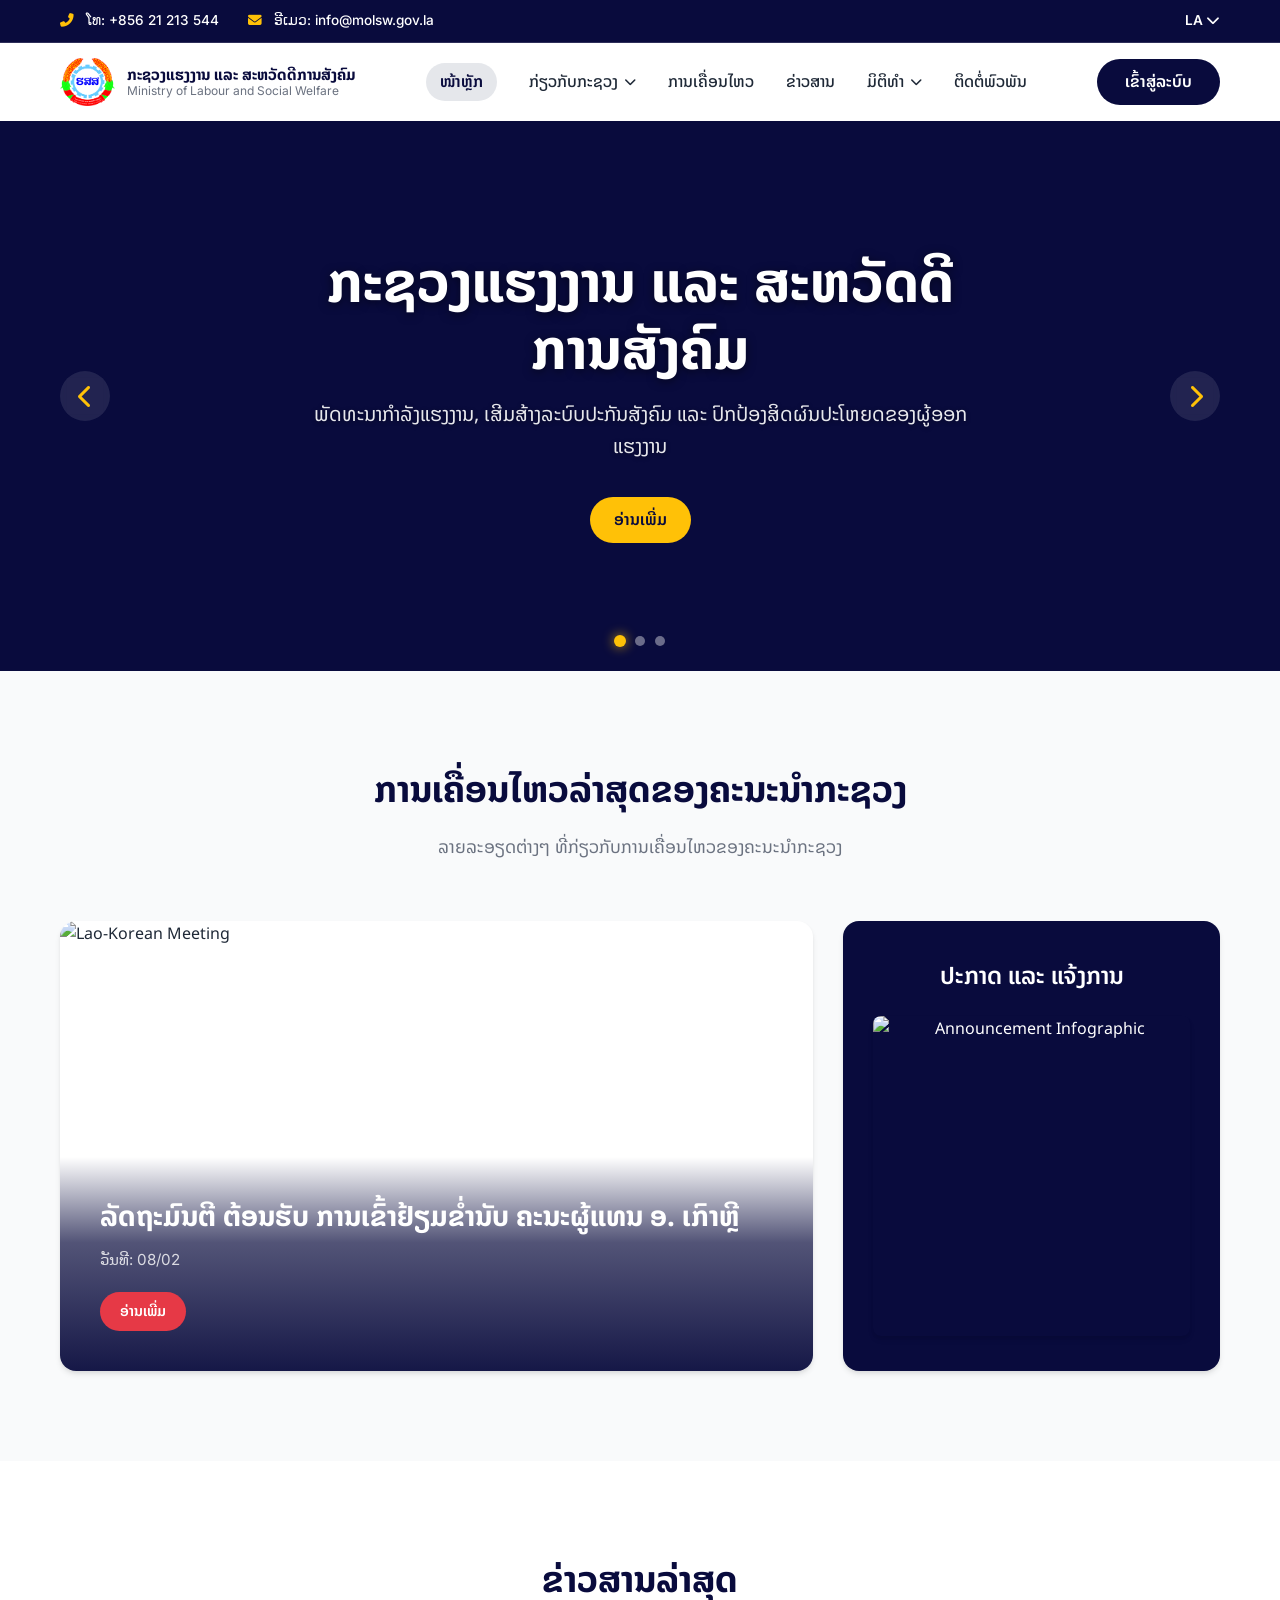
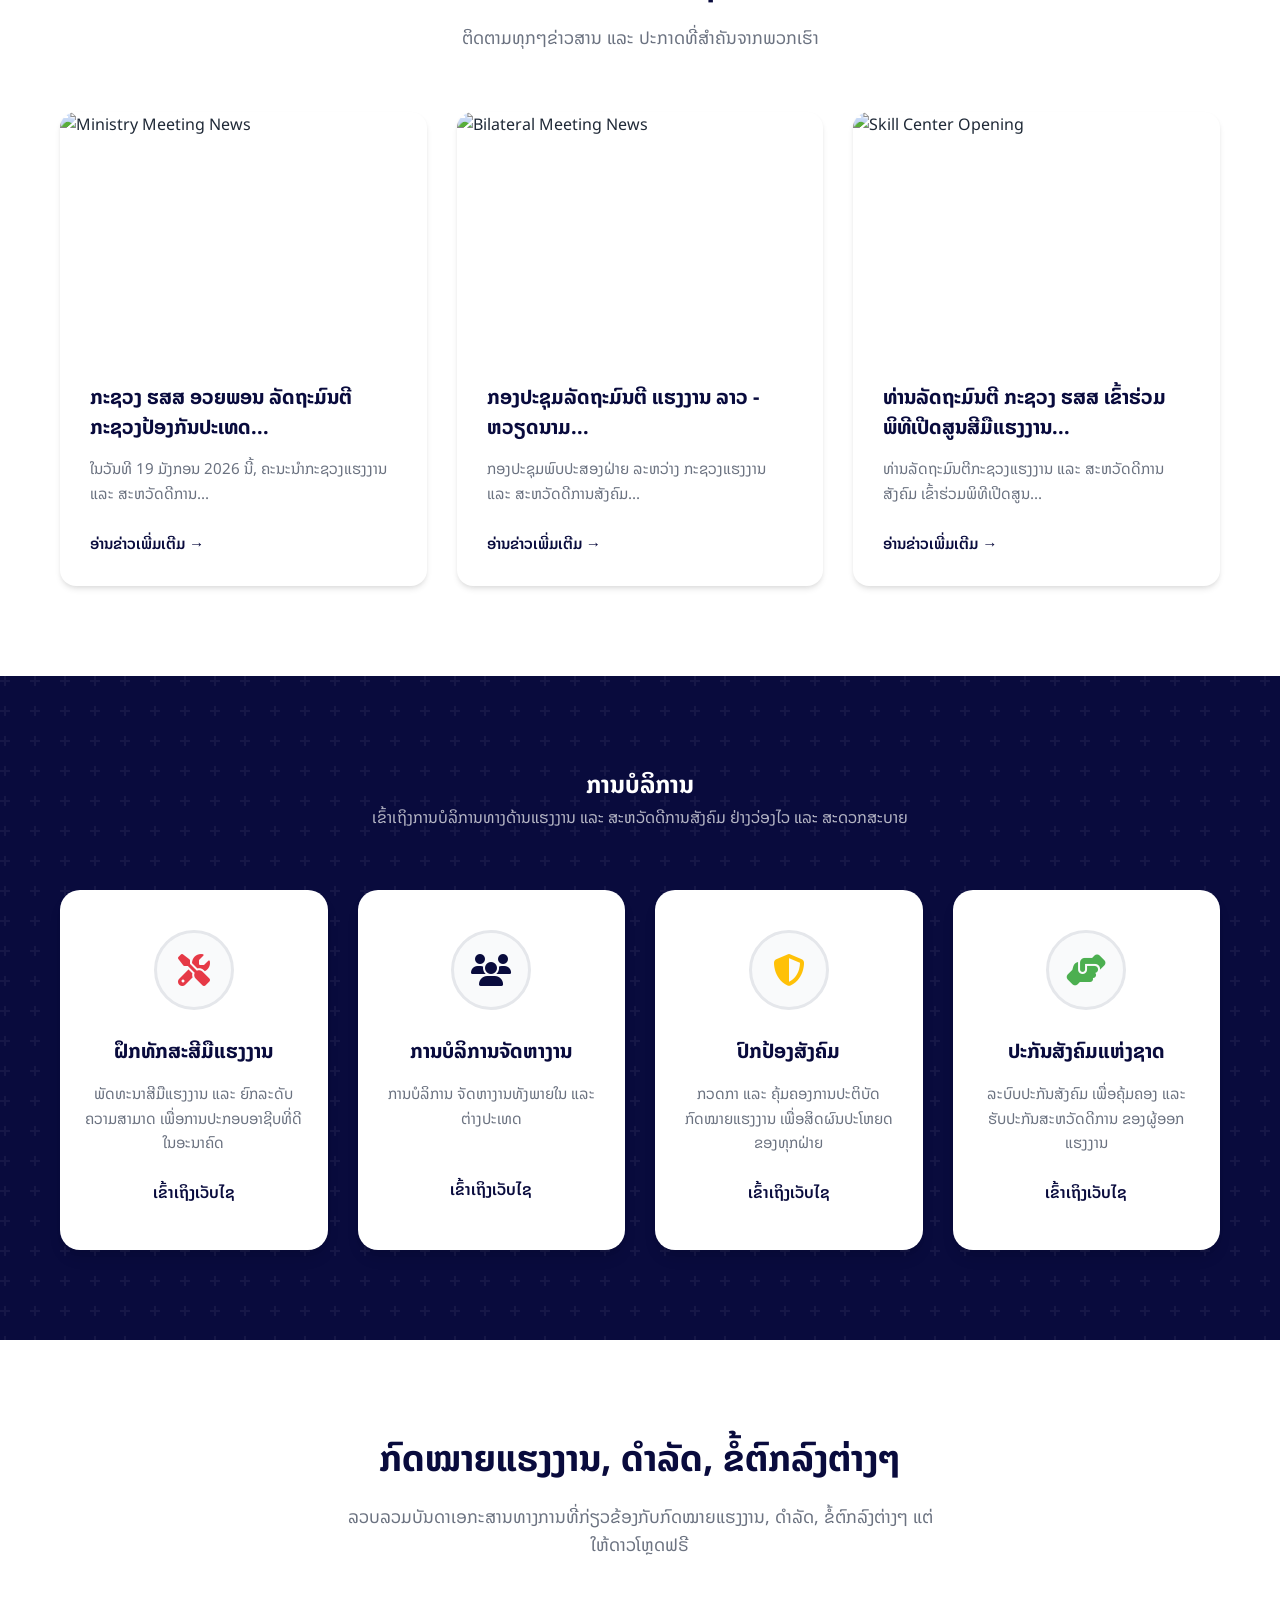
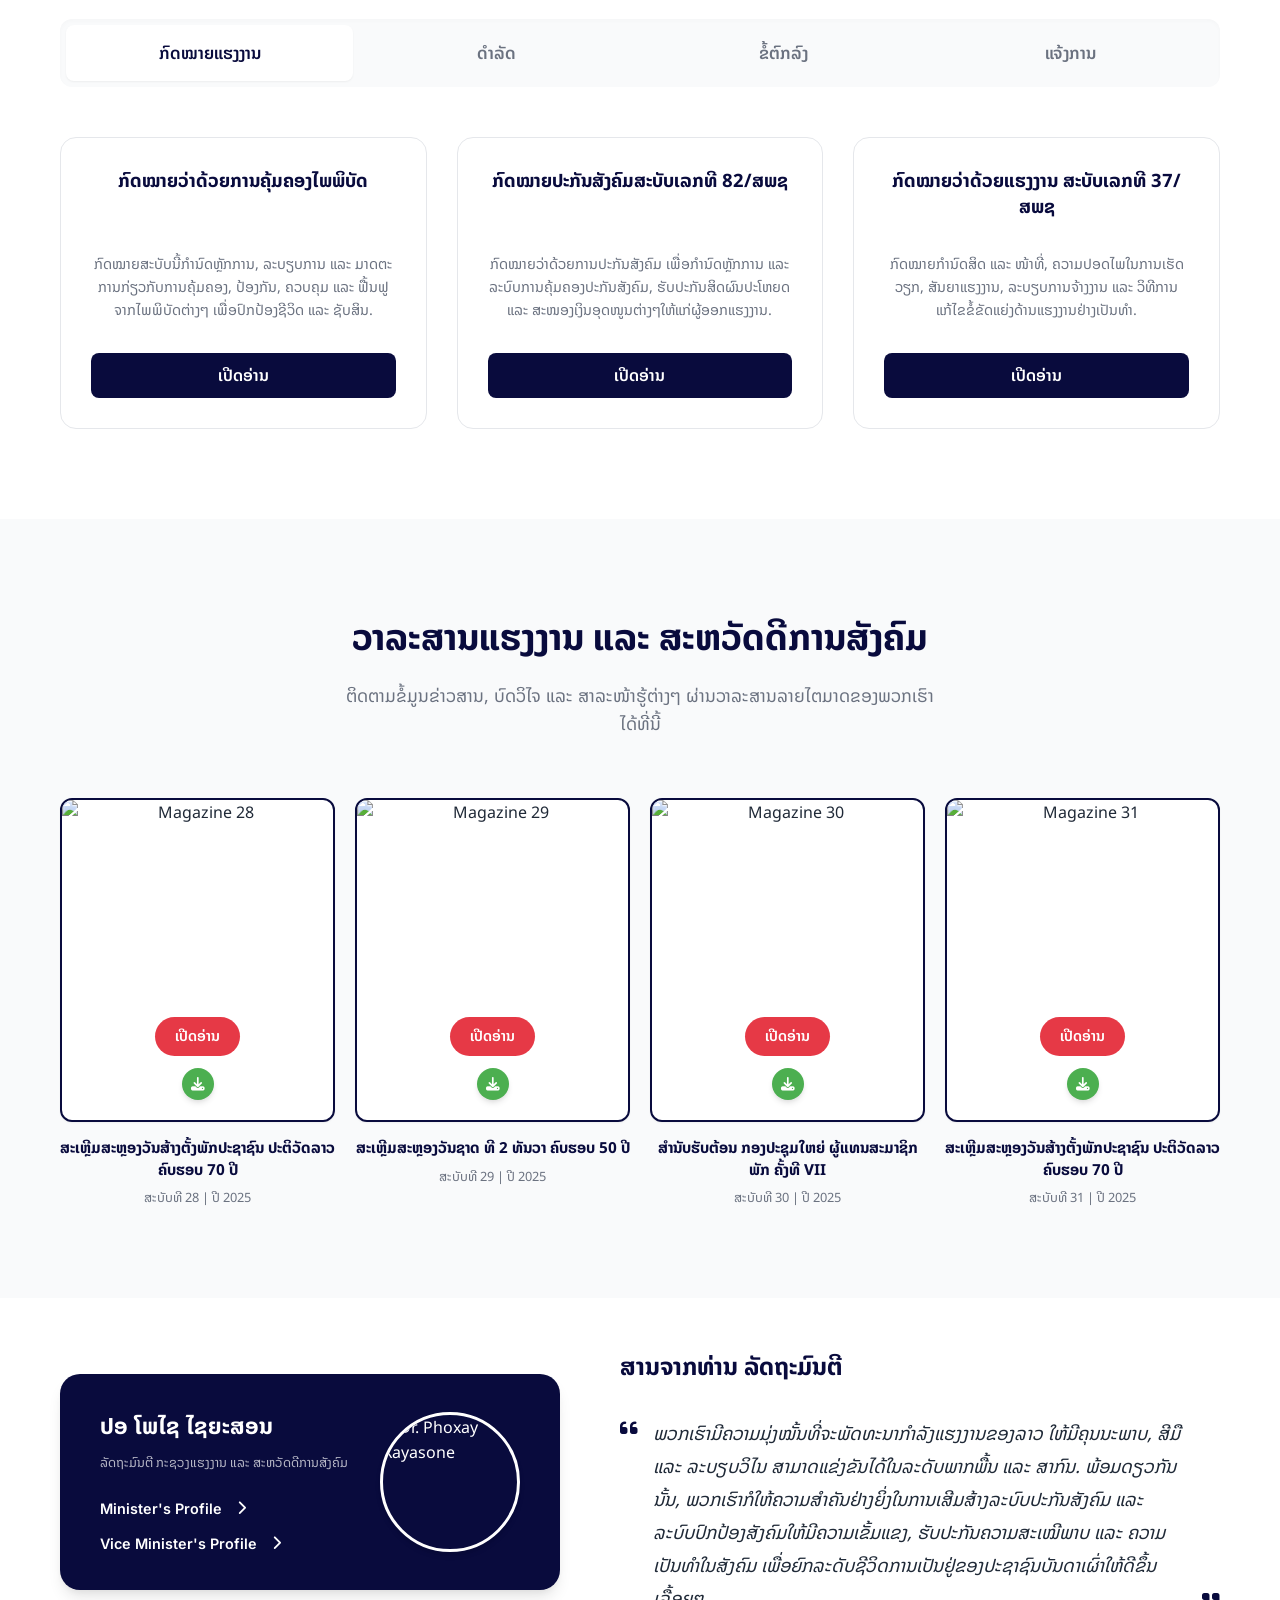
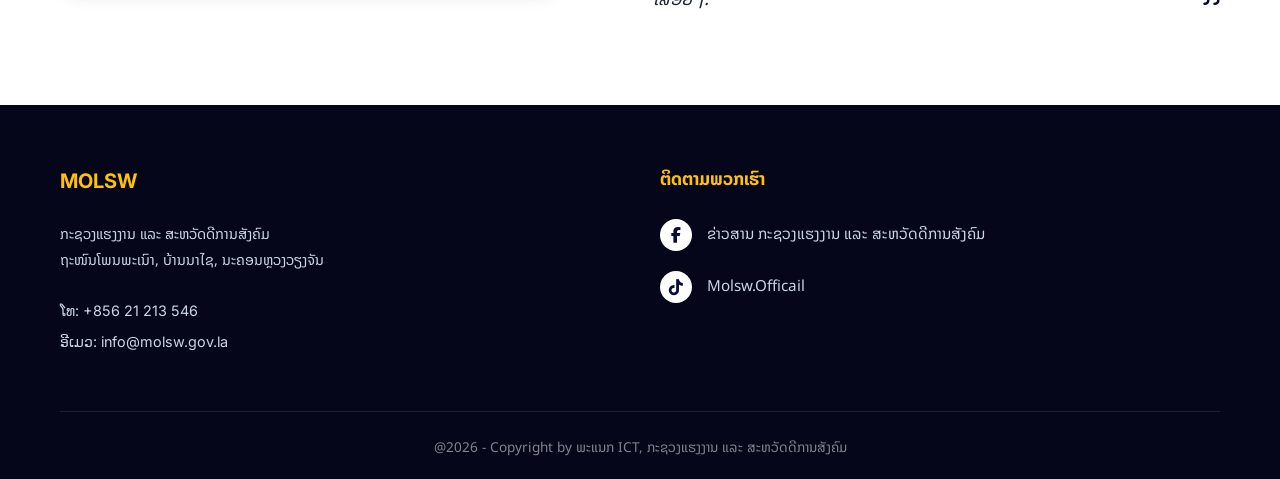
==== index.html @ d8a9773e "Initial commit with GitHub Pages deployment workflow" ====
<!doctype html>
<html lang="lo">
  <head>
    <meta charset="UTF-8" />
    <meta name="viewport" content="width=device-width, initial-scale=1.0" />
    <title>
      ກະຊວງແຮງງານ ແລະ ສະຫວັດດີການສັງຄົມ | Ministry of Labour and Social Welfare
    </title>
    <!-- SEO Best Practices implemented: Proper title tag and meta description below -->
    <meta
      name="description"
      content="ກະຊວງແຮງງານ ແລະ ສະຫວັດດີການສັງຄົມ (Ministry of Labour and Social Welfare) ເປັນອົງການລັດທີ່ຄຸ້ມຄອງວຽກງານແຮງງານ, ປະກັນສັງຄົມ ແລະ ສະຫວັດດີການສັງຄົມຂອງ ສປປ ລາວ."
    />
    <link rel="stylesheet" href="css/style.css" />
    <link
      href="https://fonts.googleapis.com/css2?family=Inter:wght@400;500;600;700&family=Noto+Sans+Lao:wght@400;500;600;700&display=swap"
      rel="stylesheet"
    />
    <link
      rel="stylesheet"
      href="https://cdnjs.cloudflare.com/ajax/libs/font-awesome/6.4.0/css/all.min.css"
    />
  </head>
  <body>
    <!-- Top Bar -->
    <div class="top-bar">
      <div class="container top-bar-inner">
        <div class="contact-info">
          <span><i class="fas fa-phone-alt"></i> ໂທ: +856 21 213 544</span>
          <span><i class="fas fa-envelope"></i> ອີເມວ: info@molsw.gov.la</span>
        </div>
        <div class="lang-selector">
          <span>LA <i class="fas fa-chevron-down"></i></span>
        </div>
      </div>
    </div>

    <!-- Navigation -->
    <nav class="navbar">
      <div class="container navbar-inner">
        <div class="logo">
          <a href="index.html" style="display: flex; align-items: center; gap: 12px; text-decoration: none;">
            <img
              src="assets/logo.png"
              alt="MOLSW Logo"
              style="height: 48px; width: auto; object-fit: contain;"
            />
            <div>
              <div
                style="
                  font-weight: 700;
                  color: var(--primary-blue);
                  font-size: 0.95rem;
                  line-height: 1.25;
                "
              >
                ກະຊວງແຮງງານ ແລະ ສະຫວັດດີການສັງຄົມ
              </div>
              <div
                style="
                  font-size: 0.75rem;
                  color: var(--text-muted);
                  font-family: var(--font-en);
                  line-height: 1.2;
                "
              >
                Ministry of Labour and Social Welfare
              </div>
            </div>
          </a>
        </div>
        <ul class="nav-links">
          <li><a href="index.html" class="active">ໜ້າຫຼັກ</a></li>
          <li class="dropdown">
            <a
              href="#"
              onclick="
                this.parentElement.classList.toggle('open');
                return false;
              "
              >ກ່ຽວກັບກະຊວງ <i class="fas fa-chevron-down"></i
            ></a>
            <ul class="dropdown-menu">
              <li><a href="about.html">ກ່ຽວກັບກະຊວງ</a></li>
              <li><a href="organization.html">ກົງຈັກການຈັດຕັ້ງ</a></li>
              <li><a href="sectors.html">ຂະແໜງການ</a></li>
            </ul>
          </li>
          <li><a href="activities.html">ການເຄື່ອນໄຫວ</a></li>
          <li><a href="news.html">ຂ່າວສານ</a></li>
          <li class="dropdown">
            <a
              href="#"
              onclick="
                this.parentElement.classList.toggle('open');
                return false;
              "
              >ມິຕິທຳ <i class="fas fa-chevron-down"></i
            ></a>
            <ul class="dropdown-menu">
              <li><a href="policy.html?tab=decree">ນິຕິການ</a></li>
              <li><a href="magazine.html">ວາລະສານ</a></li>
            </ul>
          </li>
          <li><a href="contact.html">ຕິດຕໍ່ພົວພັນ</a></li>
        </ul>
        <a href="#" class="btn btn-primary btn-login">ເຂົ້າສູ່ລະບົບ</a>
      </div>
    </nav>

    <!-- Hero Section -->
    <div class="hero">
      <div class="hero-slider">
        <!-- Slide 1 -->
        <div
          class="slide active"
          style="
            background-image: url('https://images.unsplash.com/photo-1575517111478-7f6afd0973db?auto=format&fit=crop&w=1920&q=80');
          "
        >
          <div class="container slide-content">
            <h1>ກະຊວງແຮງງານ ແລະ ສະຫວັດດີການສັງຄົມ</h1>
            <p>ພັດທະນາກຳລັງແຮງງານ, ເສີມສ້າງລະບົບປະກັນສັງຄົມ ແລະ ປົກປ້ອງສິດຜົນປະໂຫຍດຂອງຜູ້ອອກແຮງງານ</p>
            <a href="#" class="btn btn-yellow">ອ່ານເພີ່ມ</a>
          </div>
        </div>

        <!-- Slide 2 -->
        <div
          class="slide"
          style="
            background-image: url('https://images.unsplash.com/photo-1517245386807-bb43f82c33c4?auto=format&fit=crop&w=1920&q=80');
          "
        >
          <div class="container slide-content">
            <h1>ພັດທະນາສີມືແຮງງານສູ່ມາດຕະຖານ</h1>
            <p>ຍົກລະດັບຄວາມຮູ້ຄວາມສາມາດຂອງໄວໜຸ່ມລາວ ເພື່ອຕອບສະໜອງຄວາມຕ້ອງການຂອງຕະຫຼາດແຮງງານ</p>
            <a href="#" class="btn btn-yellow">ອ່ານເພີ່ມ</a>
          </div>
        </div>

        <!-- Slide 3 -->
        <div
          class="slide"
          style="
            background-image: url('https://images.unsplash.com/photo-1522071820081-009f0129c71c?auto=format&fit=crop&w=1920&q=80');
          "
        >
          <div class="container slide-content">
            <h1>ລະບົບສະຫວັດດີການສັງຄົມທີ່ເຂັ້ມແຂງ</h1>
            <p>ຮັບປະກັນຄວາມສະເໝີພາບ ແລະ ປົກປ້ອງສັງຄົມໃຫ້ມີຄວາມສະຫງົບສຸກ</p>
            <a href="#" class="btn btn-yellow">ອ່ານເພີ່ມ</a>
          </div>
        </div>
      </div>
      <div class="hero-nav container">
        <button class="nav-prev"><i class="fas fa-chevron-left"></i></button>
        <button class="nav-next"><i class="fas fa-chevron-right"></i></button>
      </div>
      <!-- Indicators dots -->
      <div class="hero-indicators">
        <span class="indicator-dot active" data-slide="0"></span>
        <span class="indicator-dot" data-slide="1"></span>
        <span class="indicator-dot" data-slide="2"></span>
      </div>
    </div>

    <!-- Latest Activities -->
    <section class="section activities bg-light" id="latest-activities">
      <div class="container">
        <div class="section-header">
          <h2>ການເຄື່ອນໄຫວລ່າສຸດຂອງຄະນະນຳກະຊວງ</h2>
          <p>ລາຍລະອຽດຕ່າງໆ ທີ່ກ່ຽວກັບການເຄື່ອນໄຫວຂອງຄະນະນຳກະຊວງ</p>
        </div>
        <div class="activities-grid">
          <div class="activity-main card">
            <img
              src="https://images.unsplash.com/photo-1556761175-5973dc0f32e7?auto=format&fit=crop&w=800&q=80"
              alt="Lao-Korean Meeting"
            />
            <div class="card-content">
              <h3>
                ລັດຖະມົນຕີ ຕ້ອນຮັບ ການເຂົ້າຢ້ຽມຂໍ່ານັບ ຄະນະຜູ້ແທນ ອ. ເກົາຫຼີ
              </h3>
              <p class="date">ວັນທີ: 08/02</p>
              <a href="#" class="btn btn-red btn-sm">ອ່ານເພີ່ມ</a>
            </div>
          </div>
          <div class="activity-announcement card">
            <div class="card-content text-center">
              <h3 style="color: white; margin-bottom: 20px">
                ປະກາດ ແລະ ແຈ້ງການ
              </h3>
              <div class="announcement-graphic">
                <!-- Infographic placeholder -->
                <img
                  src="https://images.unsplash.com/photo-1542744173-8e7e53415bb0?auto=format&fit=crop&w=600&q=80"
                  alt="Announcement Infographic"
                  style="border-radius: 8px"
                />
              </div>
            </div>
          </div>
        </div>
      </div>
    </section>

    <!-- Latest News -->
    <section class="section news" id="latest-news">
      <div class="container">
        <div class="section-header">
          <h2>ຂ່າວສານລ່າສຸດ</h2>
          <p>ຕິດຕາມທຸກໆຂ່າວສານ ແລະ ປະກາດທີ່ສຳຄັນຈາກພວກເຮົາ</p>
        </div>
        <div class="news-grid">
          <!-- News Item 1 -->
          <div class="news-card card">
            <div class="img-zoom">
              <img
                src="https://images.unsplash.com/photo-1541872703-74c5e44368f9?auto=format&fit=crop&w=400&q=80"
                alt="Ministry Meeting News"
              />
            </div>
            <div class="card-content">
              <h3>ກະຊວງ ຮສສ ອວຍພອນ ລັດຖະມົນຕີ ກະຊວງປ້ອງກັນປະເທດ...</h3>
              <p>
                ໃນວັນທີ 19 ມັງກອນ 2026 ນີ້, ຄະນະນຳກະຊວງແຮງງານ ແລະ ສະຫວັດດີການ...
              </p>
              <a href="#" class="read-more">ອ່ານຂ່າວເພີ່ມເຕີມ &rarr;</a>
            </div>
          </div>
          <!-- News Item 2 -->
          <div class="news-card card">
            <div class="img-zoom">
              <img
                src="https://images.unsplash.com/photo-1557426272-fc759fdf7a8d?auto=format&fit=crop&w=400&q=80"
                alt="Bilateral Meeting News"
              />
            </div>
            <div class="card-content">
              <h3>ກອງປະຊຸມລັດຖະມົນຕີ ແຮງງານ ລາວ - ຫວຽດນາມ...</h3>
              <p>
                ກອງປະຊຸມພົບປະສອງຝ່າຍ ລະຫວ່າງ ກະຊວງແຮງງານ ແລະ
                ສະຫວັດດີການສັງຄົມ...
              </p>
              <a href="#" class="read-more">ອ່ານຂ່າວເພີ່ມເຕີມ &rarr;</a>
            </div>
          </div>
          <!-- News Item 3 -->
          <div class="news-card card">
            <div class="img-zoom">
              <img
                src="https://images.unsplash.com/photo-1522071820081-009f0129c71c?auto=format&fit=crop&w=400&q=80"
                alt="Skill Center Opening"
              />
            </div>
            <div class="card-content">
              <h3>
                ທ່ານລັດຖະມົນຕີ ກະຊວງ ຮສສ ເຂົ້າຮ່ວມພິທີເປີດສູນສີມືແຮງງານ...
              </h3>
              <p>
                ທ່ານລັດຖະມົນຕີກະຊວງແຮງງານ ແລະ ສະຫວັດດີການສັງຄົມ
                ເຂົ້າຮ່ວມພິທີເປີດສູນ...
              </p>
              <a href="#" class="read-more">ອ່ານຂ່າວເພີ່ມເຕີມ &rarr;</a>
            </div>
          </div>
        </div>
      </div>
    </section>

    <!-- Services Section -->
    <section class="section services bg-dark-blue text-white" id="services">
      <div class="container text-center">
        <h2 style="color: white">ການບໍລິການ</h2>
        <p class="subtitle">
          ເຂົ້າເຖິງການບໍລິການທາງດ້ານແຮງງານ ແລະ ສະຫວັດດີການສັງຄົມ ຢ່າງວ່ອງໄວ ແລະ
          ສະດວກສະບາຍ
        </p>
        <div class="services-grid">
          <div class="service-card">
            <div class="icon-wrapper">
              <i
                class="fas fa-tools fa-2x"
                style="color: var(--accent-red)"
              ></i>
            </div>
            <h3>ຝຶກທັກສະສີມືແຮງງານ</h3>
            <p>
              ພັດທະນາສີມືແຮງງານ ແລະ ຍົກລະດັບຄວາມສາມາດ
              ເພື່ອການປະກອບອາຊີບທີ່ດີໃນອະນາຄົດ
            </p>
            <a href="#" class="service-link">ເຂົ້າເຖິງເວັບໄຊ</a>
          </div>
          <div class="service-card">
            <div class="icon-wrapper">
              <i
                class="fas fa-users fa-2x"
                style="color: var(--primary-blue)"
              ></i>
            </div>
            <h3>ການບໍລິການຈັດຫາງານ</h3>
            <p>ການບໍລິການ ຈັດຫາງານທັງພາຍໃນ ແລະ ຕ່າງປະເທດ</p>
            <a href="#" class="service-link">ເຂົ້າເຖິງເວັບໄຊ</a>
          </div>
          <div class="service-card">
            <div class="icon-wrapper">
              <i
                class="fas fa-shield-alt fa-2x"
                style="color: var(--accent-yellow)"
              ></i>
            </div>
            <h3>ປົກປ້ອງສັງຄົມ</h3>
            <p>
              ກວດກາ ແລະ ຄຸ້ມຄອງການປະຕິບັດກົດໝາຍແຮງງານ
              ເພື່ອສິດຜົນປະໂຫຍດຂອງທຸກຝ່າຍ
            </p>
            <a href="#" class="service-link">ເຂົ້າເຖິງເວັບໄຊ</a>
          </div>
          <div class="service-card">
            <div class="icon-wrapper">
              <i class="fas fa-hands-helping fa-2x" style="color: #4caf50"></i>
            </div>
            <h3>ປະກັນສັງຄົມແຫ່ງຊາດ</h3>
            <p>
              ລະບົບປະກັນສັງຄົມ ເພື່ອຄຸ້ມຄອງ ແລະ ຮັບປະກັນສະຫວັດດີການ
              ຂອງຜູ້ອອກແຮງງານ
            </p>
            <a href="#" class="service-link">ເຂົ້າເຖິງເວັບໄຊ</a>
          </div>
        </div>
      </div>
    </section>

    <!-- Legislation Section -->
    <section class="section legislation" id="legislation">
      <div class="container">
        <div class="section-header">
          <h2>ກົດໝາຍແຮງງານ, ດຳລັດ, ຂໍ້ຕົກລົງຕ່າງໆ</h2>
          <p>
            ລວບລວມບັນດາເອກະສານທາງການທີ່ກ່ຽວຂ້ອງກັບກົດໝາຍແຮງງານ, ດຳລັດ,
            ຂໍ້ຕົກລົງຕ່າງໆ ແຕ່ໃຫ້ດາວໂຫຼດຟຣີ
          </p>
        </div>

        <div class="tabs">
          <button class="tab-btn active">ກົດໝາຍແຮງງານ</button>
          <button class="tab-btn">ດຳລັດ</button>
          <button class="tab-btn">ຂໍ້ຕົກລົງ</button>
          <button class="tab-btn">ແຈ້ງການ</button>
        </div>

        <div class="docs-grid">
          <div class="doc-card card">
            <div class="card-content text-center">
              <h4>ກົດໝາຍວ່າດ້ວຍການຄຸ້ມຄອງໄພພິບັດ</h4>
              <p class="doc-desc">
                ກົດໝາຍສະບັບນີ້ກຳນົດຫຼັກການ, ລະບຽບການ ແລະ ມາດຕະການກ່ຽວກັບການຄຸ້ມຄອງ, ປ້ອງກັນ, ຄວບຄຸມ ແລະ ຟື້ນຟູ ຈາກໄພພິບັດຕ່າງໆ ເພື່ອປົກປ້ອງຊີວິດ ແລະ ຊັບສິນ.
              </p>
              <a href="#" class="btn btn-dark-blue">ເປີດອ່ານ</a>
            </div>
          </div>
          <div class="doc-card card">
            <div class="card-content text-center">
              <h4>ກົດໝາຍປະກັນສັງຄົມສະບັບເລກທີ 82/ສພຊ</h4>
              <p class="doc-desc">
                ກົດໝາຍວ່າດ້ວຍການປະກັນສັງຄົມ ເພື່ອກຳນົດຫຼັກການ ແລະ ລະບົບການຄຸ້ມຄອງປະກັນສັງຄົມ, ຮັບປະກັນສິດຜົນປະໂຫຍດ ແລະ ສະໜອງເງິນອຸດໜູນຕ່າງໆໃຫ້ແກ່ຜູ້ອອກແຮງງານ.
              </p>
              <a href="#" class="btn btn-dark-blue">ເປີດອ່ານ</a>
            </div>
          </div>
          <div class="doc-card card">
            <div class="card-content text-center">
              <h4>ກົດໝາຍວ່າດ້ວຍແຮງງານ ສະບັບເລກທີ 37/ສພຊ</h4>
              <p class="doc-desc">
                ກົດໝາຍກຳນົດສິດ ແລະ ໜ້າທີ່, ຄວາມປອດໄພໃນການເຮັດວຽກ, ສັນຍາແຮງງານ, ລະບຽບການຈ້າງງານ ແລະ ວິທີການແກ້ໄຂຂໍ້ຂັດແຍ່ງດ້ານແຮງງານຢ່າງເປັນທຳ.
              </p>
              <a href="#" class="btn btn-dark-blue">ເປີດອ່ານ</a>
            </div>
          </div>
        </div>
      </div>
    </section>

    <!-- Magazines Section -->
    <section class="section magazines bg-light" id="magazines">
      <div class="container">
        <div class="section-header">
          <h2>ວາລະສານແຮງງານ ແລະ ສະຫວັດດີການສັງຄົມ</h2>
          <p>
            ຕິດຕາມຂໍ້ມູນຂ່າວສານ, ບົດວິໄຈ ແລະ ສາລະໜ້າຮູ້ຕ່າງໆ
            ຜ່ານວາລະສານລາຍໄຕມາດຂອງພວກເຮົາໄດ້ທີ່ນີ້
          </p>
        </div>
        <div class="magazines-grid">
          <!-- Magazine 1 -->
          <div class="magazine-card">
            <div class="mag-cover">
              <img
                src="https://images.unsplash.com/photo-1544716278-ca5e3f4abd8c?auto=format&fit=crop&w=400&q=80"
                alt="Magazine 28"
              />
              <div class="mag-overlay">
                <a
                  href="#"
                  class="btn btn-red btn-sm"
                  style="border-radius: 50px"
                  >ເປີດອ່ານ</a
                >
                <a href="#" class="download-icon"
                  ><i class="fas fa-download"></i
                ></a>
              </div>
            </div>
            <div class="mag-info">
              <h4>
                ສະເຫຼີມສະຫຼອງວັນສ້າງຕັ້ງພັກປະຊາຊົນ ປະຕິວັດລາວ ຄົບຮອບ 70 ປີ
              </h4>
              <p>ສະບັບທີ 28 | ປີ 2025</p>
            </div>
          </div>
          <!-- Magazine 2 -->
          <div class="magazine-card">
            <div class="mag-cover">
              <img
                src="https://images.unsplash.com/photo-1543002588-bfa74002ed7e?auto=format&fit=crop&w=400&q=80"
                alt="Magazine 29"
              />
              <div class="mag-overlay">
                <a
                  href="#"
                  class="btn btn-red btn-sm"
                  style="border-radius: 50px"
                  >ເປີດອ່ານ</a
                >
                <a href="#" class="download-icon"
                  ><i class="fas fa-download"></i
                ></a>
              </div>
            </div>
            <div class="mag-info">
              <h4>ສະເຫຼີມສະຫຼອງວັນຊາດ ທີ 2 ທັນວາ ຄົບຮອບ 50 ປີ</h4>
              <p>ສະບັບທີ 29 | ປີ 2025</p>
            </div>
          </div>
          <!-- Magazine 3 -->
          <div class="magazine-card">
            <div class="mag-cover">
              <img
                src="https://images.unsplash.com/photo-1506880018603-83d5b814b5a6?auto=format&fit=crop&w=400&q=80"
                alt="Magazine 30"
              />
              <div class="mag-overlay">
                <a
                  href="#"
                  class="btn btn-red btn-sm"
                  style="border-radius: 50px"
                  >ເປີດອ່ານ</a
                >
                <a href="#" class="download-icon"
                  ><i class="fas fa-download"></i
                ></a>
              </div>
            </div>
            <div class="mag-info">
              <h4>ສຳນັບຮັບຕ້ອນ ກອງປະຊຸມໃຫຍ່ ຜູ້ແທນສະມາຊິກພັກ ຄັ້ງທີ VII</h4>
              <p>ສະບັບທີ 30 | ປີ 2025</p>
            </div>
          </div>
          <!-- Magazine 4 -->
          <div class="magazine-card">
            <div class="mag-cover">
              <img
                src="https://images.unsplash.com/photo-1497633762265-9d179a990aa6?auto=format&fit=crop&w=400&q=80"
                alt="Magazine 31"
              />
              <div class="mag-overlay">
                <a
                  href="#"
                  class="btn btn-red btn-sm"
                  style="border-radius: 50px"
                  >ເປີດອ່ານ</a
                >
                <a href="#" class="download-icon"
                  ><i class="fas fa-download"></i
                ></a>
              </div>
            </div>
            <div class="mag-info">
              <h4>
                ສະເຫຼີມສະຫຼອງວັນສ້າງຕັ້ງພັກປະຊາຊົນ ປະຕິວັດລາວ ຄົບຮອບ 70 ປີ
              </h4>
              <p>ສະບັບທີ 31 | ປີ 2025</p>
            </div>
          </div>
        </div>
      </div>
    </section>

    <!-- Minister Message Section -->
    <section class="section minister-section" id="minister">
      <div class="container">
        <div class="minister-grid">
          <!-- Left Profile Card -->
          <div class="minister-profile-card">
            <div class="profile-content">
              <h3>ປອ ໂພໄຊ ໄຊຍະສອນ</h3>
              <p class="title">ລັດຖະມົນຕີ ກະຊວງແຮງງານ ແລະ ສະຫວັດດີການສັງຄົມ</p>
              <div class="profile-links">
                <a href="#"
                  >Minister's Profile <i class="fas fa-chevron-right"></i
                ></a>
                <a href="#"
                  >Vice Minister's Profile <i class="fas fa-chevron-right"></i
                ></a>
              </div>
            </div>
            <div class="profile-image">
              <!-- Placeholder for Minister image -->
              <img
                src="https://images.unsplash.com/photo-1560250097-0b93528c311a?auto=format&fit=crop&w=200&q=80"
                alt="Dr. Phoxay Xayasone"
              />
            </div>
          </div>

          <!-- Right Message -->
          <div class="minister-message">
            <h2 class="message-title">ສານຈາກທ່ານ ລັດຖະມົນຕີ</h2>
            <div class="quote-content">
              <div class="quote-icon"><i class="fas fa-quote-left"></i></div>
              <p class="quote-text">
                ພວກເຮົາມີຄວາມມຸ່ງໝັ້ນທີ່ຈະພັດທະນາກຳລັງແຮງງານຂອງລາວ ໃຫ້ມີຄຸນນະພາບ, ສີມື ແລະ ລະບຽບວິໄນ ສາມາດແຂ່ງຂັນໄດ້ໃນລະດັບພາກພື້ນ ແລະ ສາກົນ. ພ້ອມດຽວກັນນັ້ນ, ພວກເຮົາກໍໃຫ້ຄວາມສຳຄັນຢ່າງຍິ່ງໃນການເສີມສ້າງລະບົບປະກັນສັງຄົມ ແລະ ລະບົບປົກປ້ອງສັງຄົມໃຫ້ມີຄວາມເຂັ້ມແຂງ, ຮັບປະກັນຄວາມສະເໝີພາບ ແລະ ຄວາມເປັນທຳໃນສັງຄົມ ເພື່ອຍົກລະດັບຊີວິດການເປັນຢູ່ຂອງປະຊາຊົນບັນດາເຜົ່າໃຫ້ດີຂຶ້ນເລື້ອຍໆ.
              </p>
              <div class="quote-icon right">
                <i class="fas fa-quote-right"></i>
              </div>
            </div>
          </div>
        </div>
      </div>
    </section>

    <!-- Footer -->
    <footer class="footer">
      <div class="container">
        <div class="footer-grid">
          <!-- Left Info -->
          <div class="footer-info">
            <h3 class="footer-brand">MOLSW</h3>
            <p class="footer-address">
              ກະຊວງແຮງງານ ແລະ ສະຫວັດດີການສັງຄົມ<br />ຖະໜົນໂພນພະເນົາ, ບ້ານນາໄຊ,
              ນະຄອນຫຼວງວຽງຈັນ
            </p>
            <div class="footer-contact">
              <p>ໂທ: +856 21 213 546</p>
              <p>ອີເມວ: info@molsw.gov.la</p>
            </div>
          </div>

          <!-- Right Socials -->
          <div class="footer-social">
            <h3 class="social-title">ຕິດຕາມພວກເຮົາ</h3>
            <div class="social-links">
              <a href="#" class="social-item">
                <div class="social-icon"><i class="fab fa-facebook-f"></i></div>
                <span>ຂ່າວສານ ກະຊວງແຮງງານ ແລະ ສະຫວັດດີການສັງຄົມ</span>
              </a>
              <a href="#" class="social-item">
                <div class="social-icon"><i class="fab fa-tiktok"></i></div>
                <span>Molsw.Officail</span>
              </a>
            </div>
          </div>
        </div>

        <div class="footer-bottom">
          <p>
            @2026 - Copyright by ພະແນກ ICT, ກະຊວງແຮງງານ ແລະ ສະຫວັດດີການສັງຄົມ
          </p>
        </div>
      </div>
    </footer>

    <!-- JavaScript logic for Hero Carousel Slider -->
    <script>
      document.addEventListener("DOMContentLoaded", () => {
        const slides = document.querySelectorAll(".hero-slider .slide");
        const prevBtn = document.querySelector(".nav-prev");
        const nextBtn = document.querySelector(".nav-next");
        const dots = document.querySelectorAll(".indicator-dot");
        let currentIndex = 0;
        let slideInterval;
        const intervalTime = 5000;

        function showSlide(index) {
          slides.forEach(slide => slide.classList.remove("active"));
          dots.forEach(dot => dot.classList.remove("active"));
          slides[index].classList.add("active");
          dots[index].classList.add("active");
          currentIndex = index;
        }

        function nextSlide() {
          let nextIndex = currentIndex + 1;
          if (nextIndex >= slides.length) {
            nextIndex = 0;
          }
          showSlide(nextIndex);
        }

        function prevSlide() {
          let prevIndex = currentIndex - 1;
          if (prevIndex < 0) {
            prevIndex = slides.length - 1;
          }
          showSlide(prevIndex);
        }

        if (nextBtn) {
          nextBtn.addEventListener("click", () => {
            nextSlide();
            resetInterval();
          });
        }

        if (prevBtn) {
          prevBtn.addEventListener("click", () => {
            prevSlide();
            resetInterval();
          });
        }

        dots.forEach((dot, idx) => {
          dot.addEventListener("click", () => {
            showSlide(idx);
            resetInterval();
          });
        });

        function startInterval() {
          slideInterval = setInterval(nextSlide, intervalTime);
        }

        function resetInterval() {
          clearInterval(slideInterval);
          startInterval();
        }

        if (slides.length > 0) {
          startInterval();
        }
      });
    </script>
  </body>
</html>
---- css/style.css ----
:root {
    --primary-blue: #090B3D;
    --secondary-blue: #1A1D6B;
    --accent-yellow: #FFC107;
    --accent-red: #E63946;
    --text-dark: #1F2937;
    --text-muted: #6B7280;
    --bg-light: #F9FAFB;
    --bg-white: #FFFFFF;
    --border-color: #E5E7EB;
    
    --font-lao: 'Noto Sans Lao', sans-serif;
    --font-en: 'Inter', sans-serif;
    
    --shadow-sm: 0 1px 2px 0 rgba(0, 0, 0, 0.05);
    --shadow-md: 0 4px 6px -1px rgba(0, 0, 0, 0.1), 0 2px 4px -1px rgba(0, 0, 0, 0.06);
    --shadow-lg: 0 10px 15px -3px rgba(0, 0, 0, 0.1), 0 4px 6px -2px rgba(0, 0, 0, 0.05);
    --shadow-hover: 0 20px 25px -5px rgba(0, 0, 0, 0.1), 0 10px 10px -5px rgba(0, 0, 0, 0.04);
}

html {
    scroll-behavior: smooth;
}

* {
    margin: 0;
    padding: 0;
    box-sizing: border-box;
}

body {
    font-family: var(--font-lao);
    color: var(--text-dark);
    line-height: 1.6;
    background-color: var(--bg-white);
    overflow-x: hidden;
}

a {
    text-decoration: none;
    color: inherit;
}

ul {
    list-style: none;
}

.container {
    max-width: 1200px;
    margin: 0 auto;
    padding: 0 20px;
}

/* Utilities */
.text-center { text-align: center; }
.bg-light { background-color: var(--bg-light); }
.bg-dark-blue { background-color: var(--primary-blue); }
.text-white { color: var(--bg-white); }
.text-white .subtitle { color: rgba(255,255,255,0.7); }

/* Buttons */
.btn {
    display: inline-block;
    padding: 10px 24px;
    border-radius: 8px;
    font-weight: 600;
    transition: all 0.3s cubic-bezier(0.4, 0, 0.2, 1);
    cursor: pointer;
    border: none;
    text-align: center;
}

.btn-primary {
    background-color: var(--primary-blue);
    color: white;
}
.btn-primary:hover { 
    background-color: var(--secondary-blue); 
    transform: translateY(-2px); 
    box-shadow: var(--shadow-md);
}

.btn-yellow {
    background-color: var(--accent-yellow);
    color: var(--primary-blue);
    border-radius: 50px; /* pill shape like mockup */
}
.btn-yellow:hover { 
    filter: brightness(1.05); 
    transform: translateY(-2px); 
    box-shadow: 0 10px 15px -3px rgba(255, 193, 7, 0.4);
}

.btn-red {
    background-color: var(--accent-red);
    color: white;
    border-radius: 50px;
}
.btn-red:hover { 
    filter: brightness(1.1); 
    transform: translateY(-2px);
    box-shadow: 0 10px 15px -3px rgba(230, 57, 70, 0.4);
}

.btn-dark-blue {
    background-color: var(--primary-blue);
    color: white;
    width: 100%;
    border-radius: 8px;
}
.btn-dark-blue:hover { 
    background-color: var(--secondary-blue); 
}

.btn-sm { padding: 8px 20px; font-size: 0.9rem; }

/* Top Bar */
.top-bar {
    background-color: var(--primary-blue);
    color: var(--bg-white);
    padding: 10px 0;
    font-size: 0.85rem;
    font-family: var(--font-en);
    border-bottom: 1px solid rgba(255, 255, 255, 0.15);
}
.top-bar-inner {
    display: flex;
    justify-content: space-between;
    align-items: center;
}
.contact-info span { margin-right: 25px; font-weight: 500;}
.contact-info i { margin-right: 8px; color: var(--accent-yellow); }
.lang-selector { 
    cursor: pointer; 
    font-weight: 600;
    display: flex;
    align-items: center;
    gap: 5px;
}

.navbar {
    background-color: var(--bg-white);
    padding: 15px 0;
    box-shadow: var(--shadow-sm);
    position: sticky;
    top: 0;
    z-index: 100;
}
.navbar-inner {
    display: flex;
    justify-content: space-between;
    align-items: center;
}
.logo-link {
    display: flex;
    align-items: center;
    gap: 12px;
    text-decoration: none;
}
.logo-img {
    height: 48px;
    width: auto;
    object-fit: contain;
}
.logo-title {
    font-weight: 700;
    color: var(--primary-blue);
    font-size: 0.95rem;
    line-height: 1.25;
}
.logo-subtitle {
    font-size: 0.75rem;
    color: var(--text-muted);
    font-family: var(--font-en);
    line-height: 1.2;
}
.nav-links li {
    position: relative;
}
/* Dropdown Navigation */
.dropdown-menu {
    position: absolute;
    top: 100%;
    left: 50%;
    transform: translateX(-50%) translateY(10px);
    background: var(--bg-white);
    min-width: 200px;
    box-shadow: 0 4px 6px rgba(0,0,0,0.1);
    border-radius: 8px;
    padding: 10px 0;
    opacity: 0;
    visibility: hidden;
    transition: all 0.3s ease;
    z-index: 1000;
    list-style: none;
}
.dropdown.open .dropdown-menu,
.dropdown:hover .dropdown-menu {
    opacity: 1;
    visibility: visible;
    transform: translateX(-50%) translateY(0);
}
.dropdown-menu li {
    padding: 0;
}
.dropdown-menu a {
    display: block;
    padding: 10px 20px;
    color: var(--text-dark);
    font-weight: 500;
    font-size: 0.95rem;
}
.dropdown-menu a:hover {
    background-color: #f3f4f6;
    color: var(--primary-blue);
}
.nav-links {
    display: flex;
    gap: 32px;
    align-items: center;
}
.nav-links a {
    font-weight: 500;
    font-size: 1rem;
    color: var(--text-dark);
    transition: all 0.3s ease;
    display: flex;
    align-items: center;
    gap: 6px;
}
.nav-links a:hover {
    color: var(--primary-blue);
}
.nav-links a.active { 
    font-weight: 600;
    color: var(--primary-blue);
    background-color: var(--border-color);
    padding: 6px 14px;
    border-radius: 20px;
}
.nav-links i { font-size: 0.75rem; }

.btn-login {
    border-radius: 50px;
    padding: 10px 28px;
}

/* Hero Section */
.hero {
    position: relative;
    height: 550px;
    background-color: var(--primary-blue);
    overflow: hidden;
}
.slide {
    height: 100%;
    background-size: cover;
    background-position: center;
    background-repeat: no-repeat;
    position: relative;
    display: flex;
    align-items: center;
    justify-content: center;
}
.slide::before {
    content: '';
    position: absolute;
    inset: 0;
    background: linear-gradient(to right, rgba(9, 11, 61, 0.8) 0%, rgba(9, 11, 61, 0.2) 100%);
}
.slide-content {
    position: relative;
    color: white;
    z-index: 10;
    max-width: 700px;
    text-align: center;
    margin: 0 auto;
}
.slide-content h1 {
    font-size: 3.5rem;
    margin-bottom: 15px;
    line-height: 1.2;
    font-weight: 700;
    text-shadow: 0 2px 10px rgba(0,0,0,0.5);
}
.slide-content p {
    font-size: 1.25rem;
    margin-bottom: 35px;
    opacity: 0.9;
    text-shadow: 0 1px 5px rgba(0,0,0,0.5);
}
.hero-nav {
    position: absolute;
    top: 50%;
    left: 50%;
    transform: translate(-50%, -50%);
    width: 100%;
    display: flex;
    justify-content: space-between;
    pointer-events: none;
    z-index: 20;
}
.hero-nav button {
    pointer-events: auto;
    background: rgba(255, 255, 255, 0.1);
    backdrop-filter: blur(4px);
    color: var(--accent-yellow);
    border: none;
    width: 50px;
    height: 50px;
    border-radius: 50%;
    font-size: 1.5rem;
    cursor: pointer;
    transition: all 0.3s;
    display: flex;
    align-items: center;
    justify-content: center;
}
.hero-nav button:hover { 
    background: rgba(255, 255, 255, 0.2);
    transform: scale(1.1); 
}

/* Hero Carousel Fade & Cinematic Scale Transition */
.hero-slider {
    position: relative;
    width: 100%;
    height: 100%;
}

.hero-slider .slide {
    position: absolute;
    top: 0;
    left: 0;
    width: 100%;
    height: 100%;
    opacity: 0;
    transition: opacity 1.5s cubic-bezier(0.4, 0, 0.2, 1), transform 1.8s cubic-bezier(0.4, 0, 0.2, 1);
    transform: scale(1.04);
    z-index: 1;
}

.hero-slider .slide.active {
    opacity: 1;
    transform: scale(1);
    z-index: 2;
}

/* Slide Indicators */
.hero-indicators {
    position: absolute;
    bottom: 25px;
    left: 50%;
    transform: translateX(-50%);
    display: flex;
    gap: 10px;
    z-index: 25;
}

.indicator-dot {
    width: 10px;
    height: 10px;
    border-radius: 50%;
    background: rgba(255, 255, 255, 0.4);
    cursor: pointer;
    transition: all 0.3s ease;
}

.indicator-dot:hover {
    background: rgba(255, 255, 255, 0.8);
}

.indicator-dot.active {
    background: var(--accent-yellow);
    transform: scale(1.2);
    box-shadow: 0 0 10px rgba(255, 193, 7, 0.8);
}


/* Sections Common */
.section { padding: 90px 0; }
.section-header {
    text-align: center;
    margin-bottom: 60px;
}
.section-header h2 {
    color: var(--primary-blue);
    font-size: 2.25rem;
    margin-bottom: 15px;
    font-weight: 700;
}
.section-header p {
    color: var(--text-muted);
    font-size: 1.1rem;
    max-width: 600px;
    margin: 0 auto;
}

/* Cards Common */
.card {
    background: var(--bg-white);
    border-radius: 16px;
    overflow: hidden;
    box-shadow: var(--shadow-md);
    transition: transform 0.4s cubic-bezier(0.4, 0, 0.2, 1), box-shadow 0.4s ease;
}
.card:hover {
    transform: translateY(-8px);
    box-shadow: var(--shadow-hover);
}
.card img { width: 100%; height: auto; display: block; }
.card-content { padding: 30px; }

/* Activities Grid */
.activities-grid {
    display: grid;
    grid-template-columns: 2fr 1fr;
    gap: 30px;
}
.activity-main { position: relative; }
.activity-main img { height: 450px; object-fit: cover; }
.activity-main .card-content {
    position: absolute;
    bottom: 0;
    left: 0;
    right: 0;
    background: linear-gradient(to top, rgba(9, 11, 61, 0.95) 0%, rgba(9, 11, 61, 0.7) 60%, transparent 100%);
    color: white;
    padding: 40px;
}
.activity-main h3 { font-size: 1.75rem; margin-bottom: 12px; line-height: 1.4;}
.activity-main .date { font-size: 0.95rem; margin-bottom: 20px; opacity: 0.8; font-family: var(--font-en); }

.activity-announcement {
    background-color: var(--primary-blue);
    color: white;
    display: flex;
    flex-direction: column;
    justify-content: center;
}
.activity-announcement h3 { font-size: 1.5rem; font-weight: 600;}
.announcement-graphic img { 
    border-radius: 12px; 
    box-shadow: var(--shadow-md);
    height: 320px;
    object-fit: cover;
}

/* News Grid */
.news-grid {
    display: grid;
    grid-template-columns: repeat(3, 1fr);
    gap: 30px;
}
.img-zoom {
    overflow: hidden;
}
.news-card img { 
    height: 240px; 
    object-fit: cover; 
    transition: transform 0.5s ease;
}
.news-card:hover img {
    transform: scale(1.05);
}
.news-card h3 {
    font-size: 1.25rem;
    margin-bottom: 15px;
    color: var(--primary-blue);
    display: -webkit-box;
    -webkit-line-clamp: 2;
    -webkit-box-orient: vertical;
    overflow: hidden;
    line-height: 1.5;
}
.news-card p {
    color: var(--text-muted);
    font-size: 0.95rem;
    margin-bottom: 25px;
    display: -webkit-box;
    -webkit-line-clamp: 3;
    -webkit-box-orient: vertical;
    overflow: hidden;
}
.read-more {
    color: var(--primary-blue);
    font-weight: 600;
    font-size: 0.95rem;
    display: inline-flex;
    align-items: center;
    gap: 8px;
    transition: gap 0.3s;
}
.read-more:hover { 
    gap: 12px;
    color: var(--secondary-blue);
}

/* Services Grid */
.services {
    position: relative;
}
.services::before {
    content: '';
    position: absolute;
    top: 0; left: 0; right: 0; bottom: 0;
    background-image: url('data:image/svg+xml,%3Csvg width="60" height="60" viewBox="0 0 60 60" xmlns="http://www.w3.org/2000/svg"%3E%3Cg fill="none" fill-rule="evenodd"%3E%3Cg fill="%23ffffff" fill-opacity="0.05"%3E%3Cpath d="M36 34v-4h-2v4h-4v2h4v4h2v-4h4v-2h-4zm0-30V0h-2v4h-4v2h4v4h2V6h4V4h-4zM6 34v-4H4v4H0v2h4v4h2v-4h4v-2H6zM6 4V0H4v4H0v2h4v4h2V6h4V4H6z"/%3E%3C/g%3E%3C/g%3E%3C/svg%3E');
    pointer-events: none;
}
.services-grid {
    display: grid;
    grid-template-columns: repeat(4, 1fr);
    gap: 30px;
    margin-top: 60px;
    position: relative;
    z-index: 1;
}
.service-card {
    background: var(--bg-white);
    border-radius: 20px;
    padding: 40px 25px;
    color: var(--text-dark);
    transition: transform 0.4s ease, box-shadow 0.4s ease;
    box-shadow: var(--shadow-lg);
}
.service-card:hover { 
    transform: translateY(-12px); 
    box-shadow: 0 25px 30px -5px rgba(0, 0, 0, 0.2);
}
.icon-wrapper {
    width: 80px;
    height: 80px;
    margin: 0 auto 25px;
    border-radius: 50%;
    background: var(--bg-light);
    display: flex;
    align-items: center;
    justify-content: center;
    border: 3px solid var(--border-color);
    transition: border-color 0.3s;
}
.service-card:hover .icon-wrapper {
    border-color: var(--accent-yellow);
}
.service-card h3 {
    font-size: 1.25rem;
    color: var(--primary-blue);
    margin-bottom: 15px;
    font-weight: 700;
}
.service-card p {
    font-size: 0.95rem;
    color: var(--text-muted);
    margin-bottom: 25px;
    min-height: 70px;
}
.service-link {
    display: inline-block;
    color: var(--primary-blue);
    font-weight: 600;
    border-bottom: 2px solid transparent;
    padding-bottom: 2px;
    transition: border-color 0.3s;
}
.service-card:hover .service-link {
    border-color: var(--accent-yellow);
}

/* Legislation */
.tabs {
    display: flex;
    background: var(--bg-light);
    border-radius: 12px;
    padding: 6px;
    margin-bottom: 50px;
    box-shadow: inset 0 2px 4px rgba(0,0,0,0.02);
}
.tab-btn {
    flex: 1;
    padding: 14px 0;
    border: none;
    background: transparent;
    font-family: inherit;
    font-size: 1.05rem;
    font-weight: 600;
    color: var(--text-muted);
    cursor: pointer;
    border-radius: 8px;
    transition: all 0.3s ease;
}
.tab-btn.active {
    background: var(--bg-white);
    color: var(--primary-blue);
    box-shadow: var(--shadow-sm);
}
.docs-grid {
    display: grid;
    grid-template-columns: repeat(3, 1fr);
    gap: 30px;
}
.doc-card {
    border-radius: 16px;
    border: 1px solid var(--border-color);
    box-shadow: none;
}
.doc-card:hover {
    border-color: transparent;
}
.doc-card h4 {
    font-size: 1.15rem;
    margin-bottom: 25px;
    color: var(--primary-blue);
    min-height: 60px;
    line-height: 1.4;
}
.doc-desc {
    font-size: 0.9rem;
    color: var(--text-muted);
    line-height: 1.6;
    margin-bottom: 30px;
    min-height: 70px;
    display: flex;
    align-items: center;
    justify-content: center;
}

/* Magazines Section */
.magazines-grid {
    display: grid;
    grid-template-columns: repeat(4, 1fr);
    gap: 20px;
}
.magazine-card {
    text-align: center;
}
.mag-cover {
    position: relative;
    border-radius: 12px;
    overflow: hidden;
    border: 2px solid var(--primary-blue);
    margin-bottom: 15px;
    box-shadow: var(--shadow-sm);
    transition: transform 0.3s;
    background: white;
}
.mag-cover:hover {
    transform: translateY(-5px);
}
.mag-cover img {
    width: 100%;
    height: 320px;
    object-fit: cover;
    display: block;
}
.mag-overlay {
    position: absolute;
    bottom: 20px;
    left: 0;
    right: 0;
    display: flex;
    flex-direction: column;
    align-items: center;
    gap: 12px;
}
.download-icon {
    background: #4CAF50;
    color: white;
    width: 32px;
    height: 32px;
    border-radius: 50%;
    display: flex;
    align-items: center;
    justify-content: center;
    box-shadow: var(--shadow-md);
    transition: background 0.3s;
    font-size: 0.85rem;
}
.download-icon:hover { background: #45a049; }
.mag-info h4 {
    font-size: 0.95rem;
    color: var(--primary-blue);
    margin-bottom: 8px;
    display: -webkit-box;
    -webkit-line-clamp: 2;
    -webkit-box-orient: vertical;
    overflow: hidden;
    line-height: 1.4;
}
.mag-info p {
    font-size: 0.8rem;
    color: var(--text-muted);
}

/* Minister Section */
.minister-section {
    padding-top: 50px;
    padding-bottom: 90px;
}
.minister-grid {
    display: grid;
    grid-template-columns: 1fr 1.2fr;
    gap: 60px;
    align-items: center;
}
.minister-profile-card {
    background: var(--primary-blue);
    border-radius: 20px;
    color: white;
    display: flex;
    align-items: center;
    padding: 35px 40px;
    position: relative;
    box-shadow: var(--shadow-lg);
}
.profile-content {
    flex: 1;
    padding-right: 25px;
}
.profile-content h3 {
    font-size: 1.4rem;
    color: white;
    margin-bottom: 8px;
    font-weight: 700;
}
.profile-content .title {
    font-size: 0.8rem;
    color: rgba(255,255,255,0.7);
    margin-bottom: 25px;
    line-height: 1.5;
}
.profile-links {
    display: flex;
    flex-direction: column;
    gap: 12px;
}
.profile-links a {
    display: flex;
    align-items: center;
    gap: 15px;
    font-weight: 600;
    font-size: 0.9rem;
    transition: color 0.3s;
    font-family: var(--font-en);
}
.profile-links a:hover {
    color: var(--accent-yellow);
}
.profile-image {
    width: 140px;
    height: 140px;
    border-radius: 50%;
    overflow: hidden;
    border: 3px solid var(--bg-white);
    flex-shrink: 0;
    box-shadow: var(--shadow-md);
}
.profile-image img {
    width: 100%;
    height: 100%;
    object-fit: cover;
}

.minister-message .message-title {
    color: var(--primary-blue);
    font-size: 1.5rem;
    font-weight: 700;
    margin-bottom: 25px;
}
.quote-content {
    display: flex;
    align-items: flex-start;
    gap: 15px;
}
.quote-icon {
    color: var(--primary-blue);
    font-size: 1.25rem;
}
.quote-icon.right {
    align-self: flex-end;
}
.quote-text {
    flex: 1;
    font-size: 1.15rem;
    line-height: 1.8;
    color: var(--text-dark);
    font-style: italic;
    margin-top: 5px;
}

/* Footer */
.footer {
    background-color: #05061A;
    color: white;
    padding: 60px 0 20px;
}
.footer-grid {
    display: grid;
    grid-template-columns: 1fr 1fr;
    gap: 40px;
    margin-bottom: 50px;
}
.footer-brand {
    color: var(--accent-yellow);
    font-size: 1.25rem;
    font-weight: 700;
    margin-bottom: 25px;
    font-family: var(--font-en);
}
.footer-address {
    font-size: 0.9rem;
    line-height: 1.8;
    margin-bottom: 25px;
    color: #cbd5e1;
}
.footer-contact p {
    font-size: 0.9rem;
    margin-bottom: 8px;
    color: #cbd5e1;
    font-family: var(--font-en);
}

.social-title {
    color: var(--accent-yellow);
    font-size: 1.1rem;
    font-weight: 700;
    margin-bottom: 25px;
}
.social-links {
    display: flex;
    flex-direction: column;
    gap: 20px;
}
.social-item {
    display: flex;
    align-items: center;
    gap: 15px;
    color: #cbd5e1;
    transition: color 0.3s;
    font-size: 0.95rem;
}
.social-item:hover {
    color: white;
}
.social-icon {
    width: 32px;
    height: 32px;
    background: white;
    color: var(--primary-blue);
    border-radius: 50%;
    display: flex;
    align-items: center;
    justify-content: center;
    font-size: 1rem;
}

.footer-bottom {
    border-top: 1px solid rgba(255,255,255,0.1);
    padding-top: 25px;
    text-align: center;
    font-size: 0.85rem;
    color: rgba(255,255,255,0.5);
}

/* Responsive */
@media (max-width: 1024px) {
    .nav-links { display: none; }
    .activities-grid, .services-grid { grid-template-columns: repeat(2, 1fr); }
    .news-grid, .docs-grid { grid-template-columns: repeat(2, 1fr); }
    .slide-content h1 { font-size: 2.75rem; }
    .magazines-grid { grid-template-columns: repeat(2, 1fr); }
    .minister-grid { grid-template-columns: 1fr; }
    .minister-profile-card { max-width: 500px; margin: 0 auto; }
}
@media (max-width: 768px) {
    .activities-grid, .services-grid, .news-grid, .docs-grid { grid-template-columns: 1fr; }
    .hero { height: 450px; }
    .slide-content h1 { font-size: 2.25rem; }
    .tabs { flex-wrap: wrap; }
    .tab-btn { flex: 50%; }
    .top-bar-inner { flex-direction: column; gap: 10px; }
    .section { padding: 60px 0; }
    .magazines-grid { grid-template-columns: 1fr; }
    .minister-profile-card { flex-direction: column; text-align: center; padding: 30px 20px; }
    .profile-content { padding-right: 0; margin-bottom: 25px; }
    .profile-links { align-items: center; }
    .footer-grid { grid-template-columns: 1fr; }
}
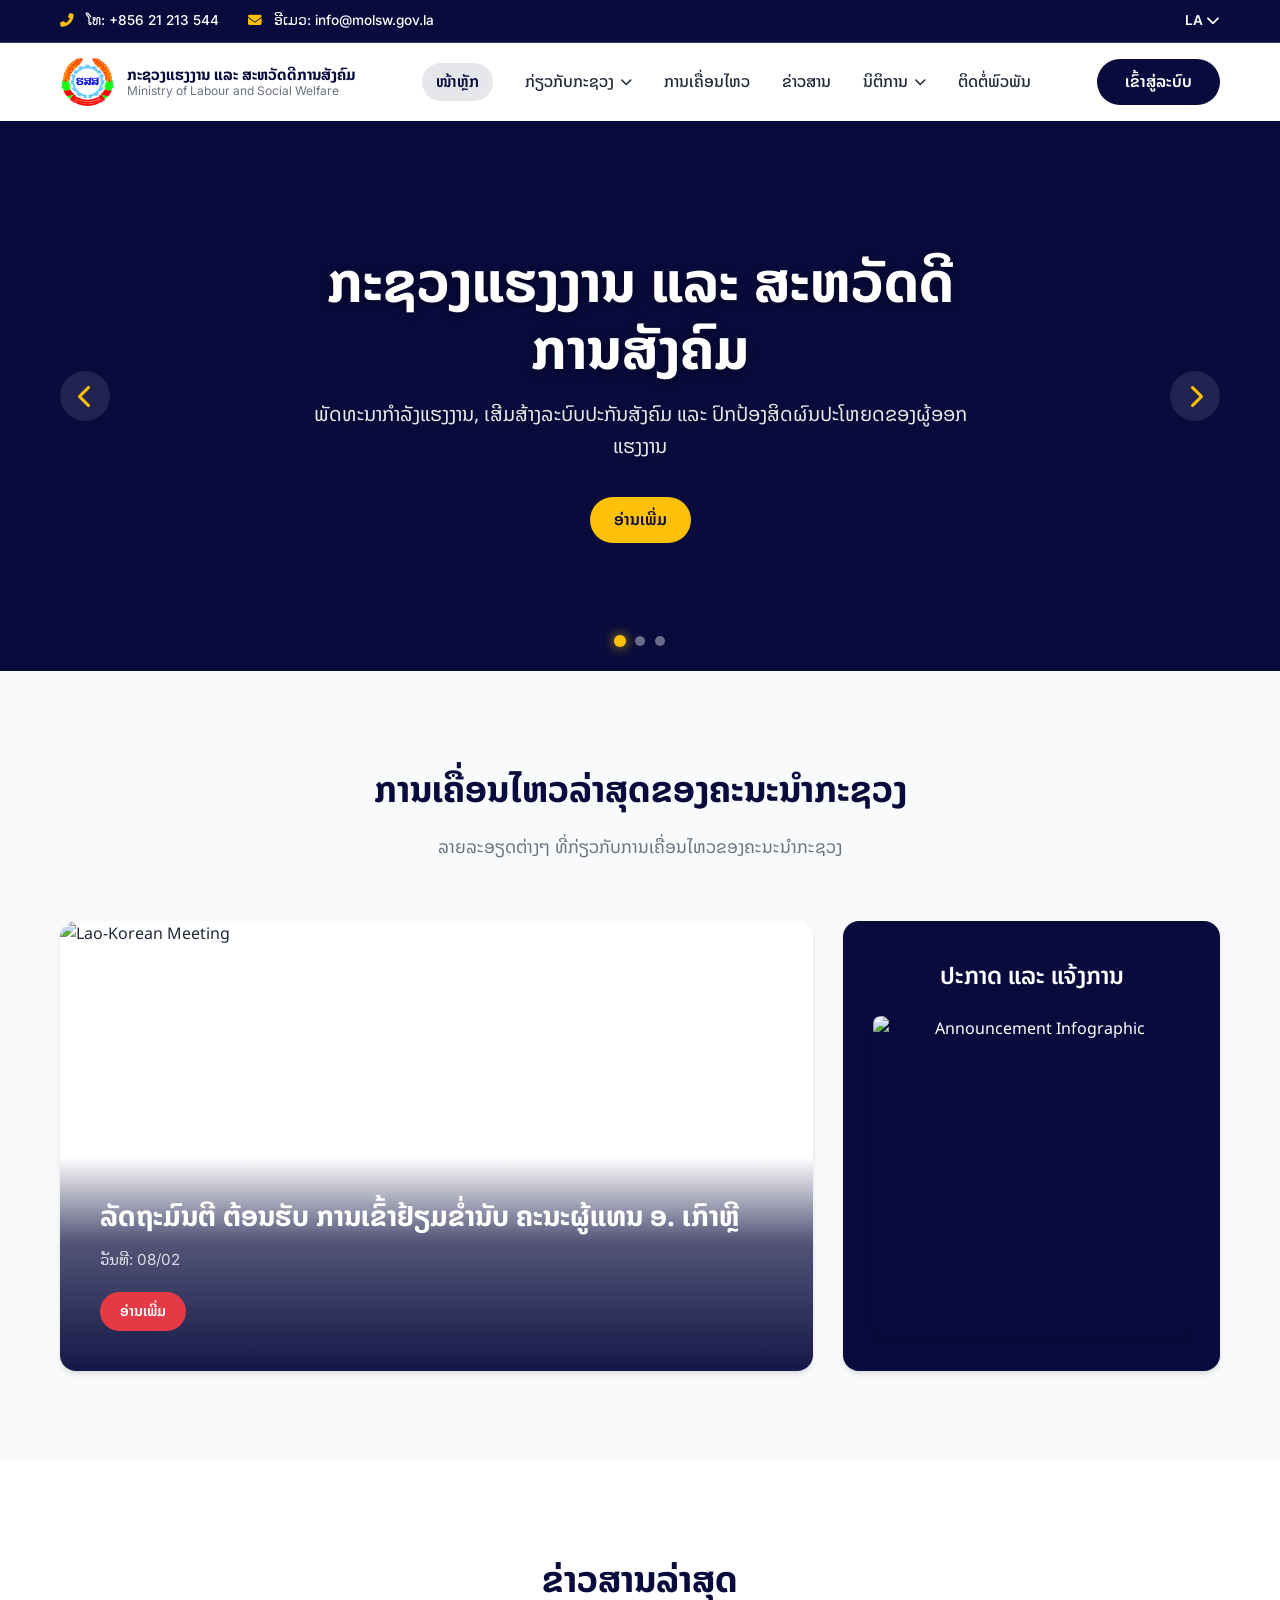
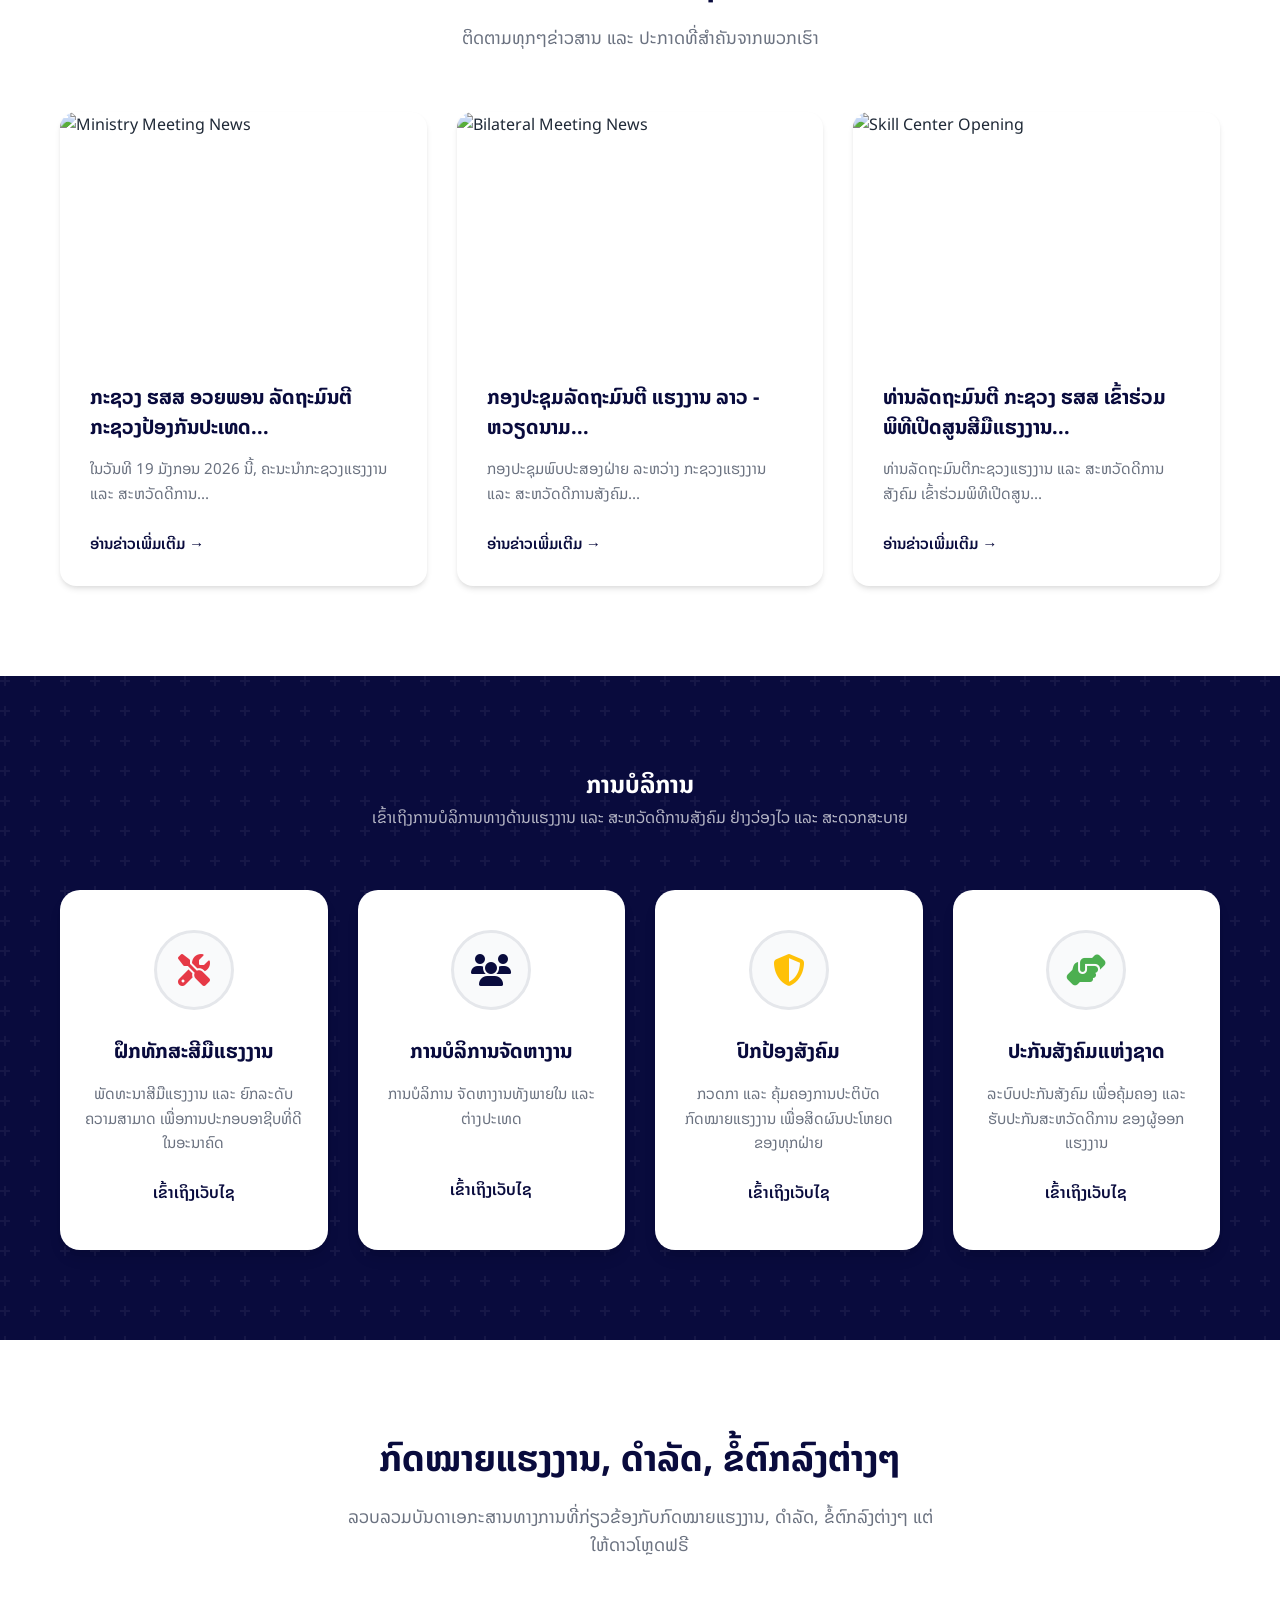
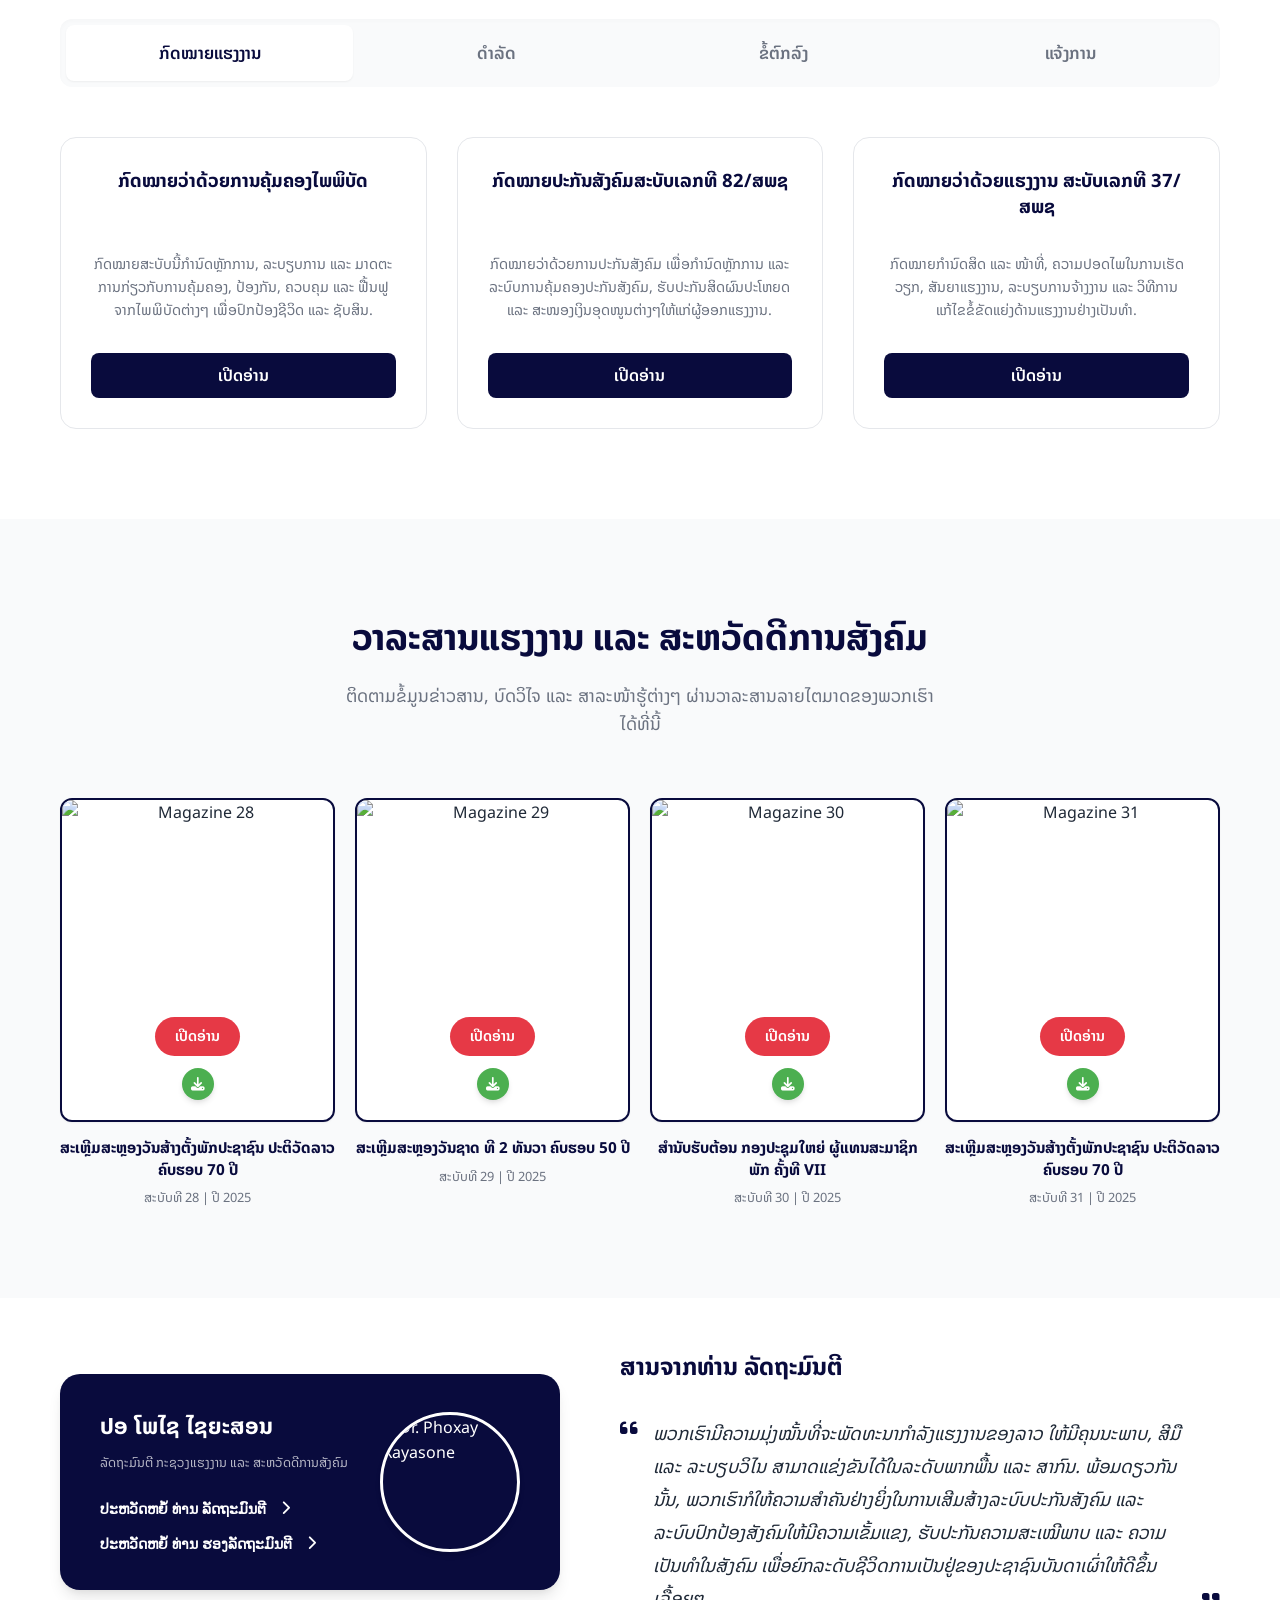
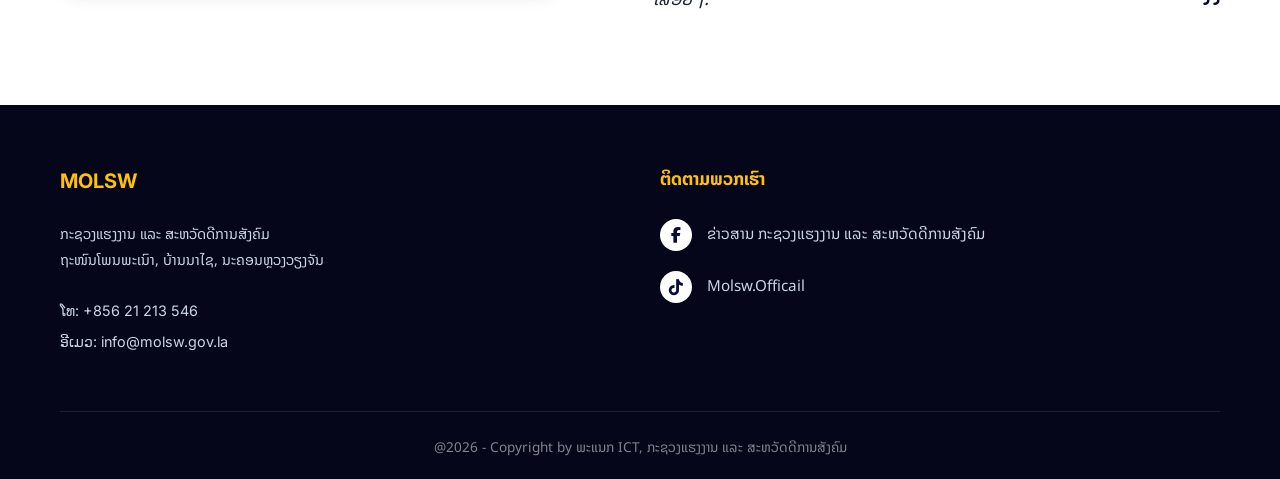
==== commit 201dea77: "new" ====
--- a/index.html
+++ b/index.html
@@ -39,11 +39,19 @@
     <nav class="navbar">
       <div class="container navbar-inner">
         <div class="logo">
-          <a href="index.html" style="display: flex; align-items: center; gap: 12px; text-decoration: none;">
+          <a
+            href="index.html"
+            style="
+              display: flex;
+              align-items: center;
+              gap: 12px;
+              text-decoration: none;
+            "
+          >
             <img
               src="assets/logo.png"
               alt="MOLSW Logo"
-              style="height: 48px; width: auto; object-fit: contain;"
+              style="height: 48px; width: auto; object-fit: contain"
             />
             <div>
               <div
@@ -95,7 +103,7 @@
                 this.parentElement.classList.toggle('open');
                 return false;
               "
-              >ມິຕິທຳ <i class="fas fa-chevron-down"></i
+              >ນິຕິການ <i class="fas fa-chevron-down"></i
             ></a>
             <ul class="dropdown-menu">
               <li><a href="policy.html?tab=decree">ນິຕິການ</a></li>
@@ -115,12 +123,15 @@
         <div
           class="slide active"
           style="
-            background-image: url('https://images.unsplash.com/photo-1575517111478-7f6afd0973db?auto=format&fit=crop&w=1920&q=80');
+            background-image: url(&quot;https://images.unsplash.com/photo-1575517111478-7f6afd0973db?auto=format&fit=crop&w=1920&q=80&quot;);
           "
         >
           <div class="container slide-content">
             <h1>ກະຊວງແຮງງານ ແລະ ສະຫວັດດີການສັງຄົມ</h1>
-            <p>ພັດທະນາກຳລັງແຮງງານ, ເສີມສ້າງລະບົບປະກັນສັງຄົມ ແລະ ປົກປ້ອງສິດຜົນປະໂຫຍດຂອງຜູ້ອອກແຮງງານ</p>
+            <p>
+              ພັດທະນາກຳລັງແຮງງານ, ເສີມສ້າງລະບົບປະກັນສັງຄົມ ແລະ
+              ປົກປ້ອງສິດຜົນປະໂຫຍດຂອງຜູ້ອອກແຮງງານ
+            </p>
             <a href="#" class="btn btn-yellow">ອ່ານເພີ່ມ</a>
           </div>
         </div>
@@ -129,12 +140,15 @@
         <div
           class="slide"
           style="
-            background-image: url('https://images.unsplash.com/photo-1517245386807-bb43f82c33c4?auto=format&fit=crop&w=1920&q=80');
+            background-image: url(&quot;https://images.unsplash.com/photo-1517245386807-bb43f82c33c4?auto=format&fit=crop&w=1920&q=80&quot;);
           "
         >
           <div class="container slide-content">
             <h1>ພັດທະນາສີມືແຮງງານສູ່ມາດຕະຖານ</h1>
-            <p>ຍົກລະດັບຄວາມຮູ້ຄວາມສາມາດຂອງໄວໜຸ່ມລາວ ເພື່ອຕອບສະໜອງຄວາມຕ້ອງການຂອງຕະຫຼາດແຮງງານ</p>
+            <p>
+              ຍົກລະດັບຄວາມຮູ້ຄວາມສາມາດຂອງໄວໜຸ່ມລາວ
+              ເພື່ອຕອບສະໜອງຄວາມຕ້ອງການຂອງຕະຫຼາດແຮງງານ
+            </p>
             <a href="#" class="btn btn-yellow">ອ່ານເພີ່ມ</a>
           </div>
         </div>
@@ -143,7 +157,7 @@
         <div
           class="slide"
           style="
-            background-image: url('https://images.unsplash.com/photo-1522071820081-009f0129c71c?auto=format&fit=crop&w=1920&q=80');
+            background-image: url(&quot;https://images.unsplash.com/photo-1522071820081-009f0129c71c?auto=format&fit=crop&w=1920&q=80&quot;);
           "
         >
           <div class="container slide-content">
@@ -355,7 +369,9 @@
             <div class="card-content text-center">
               <h4>ກົດໝາຍວ່າດ້ວຍການຄຸ້ມຄອງໄພພິບັດ</h4>
               <p class="doc-desc">
-                ກົດໝາຍສະບັບນີ້ກຳນົດຫຼັກການ, ລະບຽບການ ແລະ ມາດຕະການກ່ຽວກັບການຄຸ້ມຄອງ, ປ້ອງກັນ, ຄວບຄຸມ ແລະ ຟື້ນຟູ ຈາກໄພພິບັດຕ່າງໆ ເພື່ອປົກປ້ອງຊີວິດ ແລະ ຊັບສິນ.
+                ກົດໝາຍສະບັບນີ້ກຳນົດຫຼັກການ, ລະບຽບການ ແລະ
+                ມາດຕະການກ່ຽວກັບການຄຸ້ມຄອງ, ປ້ອງກັນ, ຄວບຄຸມ ແລະ ຟື້ນຟູ
+                ຈາກໄພພິບັດຕ່າງໆ ເພື່ອປົກປ້ອງຊີວິດ ແລະ ຊັບສິນ.
               </p>
               <a href="#" class="btn btn-dark-blue">ເປີດອ່ານ</a>
             </div>
@@ -364,7 +380,9 @@
             <div class="card-content text-center">
               <h4>ກົດໝາຍປະກັນສັງຄົມສະບັບເລກທີ 82/ສພຊ</h4>
               <p class="doc-desc">
-                ກົດໝາຍວ່າດ້ວຍການປະກັນສັງຄົມ ເພື່ອກຳນົດຫຼັກການ ແລະ ລະບົບການຄຸ້ມຄອງປະກັນສັງຄົມ, ຮັບປະກັນສິດຜົນປະໂຫຍດ ແລະ ສະໜອງເງິນອຸດໜູນຕ່າງໆໃຫ້ແກ່ຜູ້ອອກແຮງງານ.
+                ກົດໝາຍວ່າດ້ວຍການປະກັນສັງຄົມ ເພື່ອກຳນົດຫຼັກການ ແລະ
+                ລະບົບການຄຸ້ມຄອງປະກັນສັງຄົມ, ຮັບປະກັນສິດຜົນປະໂຫຍດ ແລະ
+                ສະໜອງເງິນອຸດໜູນຕ່າງໆໃຫ້ແກ່ຜູ້ອອກແຮງງານ.
               </p>
               <a href="#" class="btn btn-dark-blue">ເປີດອ່ານ</a>
             </div>
@@ -373,7 +391,8 @@
             <div class="card-content text-center">
               <h4>ກົດໝາຍວ່າດ້ວຍແຮງງານ ສະບັບເລກທີ 37/ສພຊ</h4>
               <p class="doc-desc">
-                ກົດໝາຍກຳນົດສິດ ແລະ ໜ້າທີ່, ຄວາມປອດໄພໃນການເຮັດວຽກ, ສັນຍາແຮງງານ, ລະບຽບການຈ້າງງານ ແລະ ວິທີການແກ້ໄຂຂໍ້ຂັດແຍ່ງດ້ານແຮງງານຢ່າງເປັນທຳ.
+                ກົດໝາຍກຳນົດສິດ ແລະ ໜ້າທີ່, ຄວາມປອດໄພໃນການເຮັດວຽກ, ສັນຍາແຮງງານ,
+                ລະບຽບການຈ້າງງານ ແລະ ວິທີການແກ້ໄຂຂໍ້ຂັດແຍ່ງດ້ານແຮງງານຢ່າງເປັນທຳ.
               </p>
               <a href="#" class="btn btn-dark-blue">ເປີດອ່ານ</a>
             </div>
@@ -508,10 +527,12 @@
               <p class="title">ລັດຖະມົນຕີ ກະຊວງແຮງງານ ແລະ ສະຫວັດດີການສັງຄົມ</p>
               <div class="profile-links">
                 <a href="#"
-                  >Minister's Profile <i class="fas fa-chevron-right"></i
+                  >ປະຫວັດຫຍໍ້ ທ່ານ ລັດຖະມົນຕີ
+                  <i class="fas fa-chevron-right"></i
                 ></a>
                 <a href="#"
-                  >Vice Minister's Profile <i class="fas fa-chevron-right"></i
+                  >ປະຫວັດຫຍໍ້ ທ່ານ ຮອງລັດຖະມົນຕີ
+                  <i class="fas fa-chevron-right"></i
                 ></a>
               </div>
             </div>
@@ -530,7 +551,13 @@
             <div class="quote-content">
               <div class="quote-icon"><i class="fas fa-quote-left"></i></div>
               <p class="quote-text">
-                ພວກເຮົາມີຄວາມມຸ່ງໝັ້ນທີ່ຈະພັດທະນາກຳລັງແຮງງານຂອງລາວ ໃຫ້ມີຄຸນນະພາບ, ສີມື ແລະ ລະບຽບວິໄນ ສາມາດແຂ່ງຂັນໄດ້ໃນລະດັບພາກພື້ນ ແລະ ສາກົນ. ພ້ອມດຽວກັນນັ້ນ, ພວກເຮົາກໍໃຫ້ຄວາມສຳຄັນຢ່າງຍິ່ງໃນການເສີມສ້າງລະບົບປະກັນສັງຄົມ ແລະ ລະບົບປົກປ້ອງສັງຄົມໃຫ້ມີຄວາມເຂັ້ມແຂງ, ຮັບປະກັນຄວາມສະເໝີພາບ ແລະ ຄວາມເປັນທຳໃນສັງຄົມ ເພື່ອຍົກລະດັບຊີວິດການເປັນຢູ່ຂອງປະຊາຊົນບັນດາເຜົ່າໃຫ້ດີຂຶ້ນເລື້ອຍໆ.
+                ພວກເຮົາມີຄວາມມຸ່ງໝັ້ນທີ່ຈະພັດທະນາກຳລັງແຮງງານຂອງລາວ
+                ໃຫ້ມີຄຸນນະພາບ, ສີມື ແລະ ລະບຽບວິໄນ ສາມາດແຂ່ງຂັນໄດ້ໃນລະດັບພາກພື້ນ
+                ແລະ ສາກົນ. ພ້ອມດຽວກັນນັ້ນ,
+                ພວກເຮົາກໍໃຫ້ຄວາມສຳຄັນຢ່າງຍິ່ງໃນການເສີມສ້າງລະບົບປະກັນສັງຄົມ ແລະ
+                ລະບົບປົກປ້ອງສັງຄົມໃຫ້ມີຄວາມເຂັ້ມແຂງ, ຮັບປະກັນຄວາມສະເໝີພາບ ແລະ
+                ຄວາມເປັນທຳໃນສັງຄົມ
+                ເພື່ອຍົກລະດັບຊີວິດການເປັນຢູ່ຂອງປະຊາຊົນບັນດາເຜົ່າໃຫ້ດີຂຶ້ນເລື້ອຍໆ.
               </p>
               <div class="quote-icon right">
                 <i class="fas fa-quote-right"></i>
@@ -594,8 +621,8 @@
         const intervalTime = 5000;
 
         function showSlide(index) {
-          slides.forEach(slide => slide.classList.remove("active"));
-          dots.forEach(dot => dot.classList.remove("active"));
+          slides.forEach((slide) => slide.classList.remove("active"));
+          dots.forEach((dot) => dot.classList.remove("active"));
           slides[index].classList.add("active");
           dots[index].classList.add("active");
           currentIndex = index;
@@ -654,4 +681,3 @@
     </script>
   </body>
 </html>
-
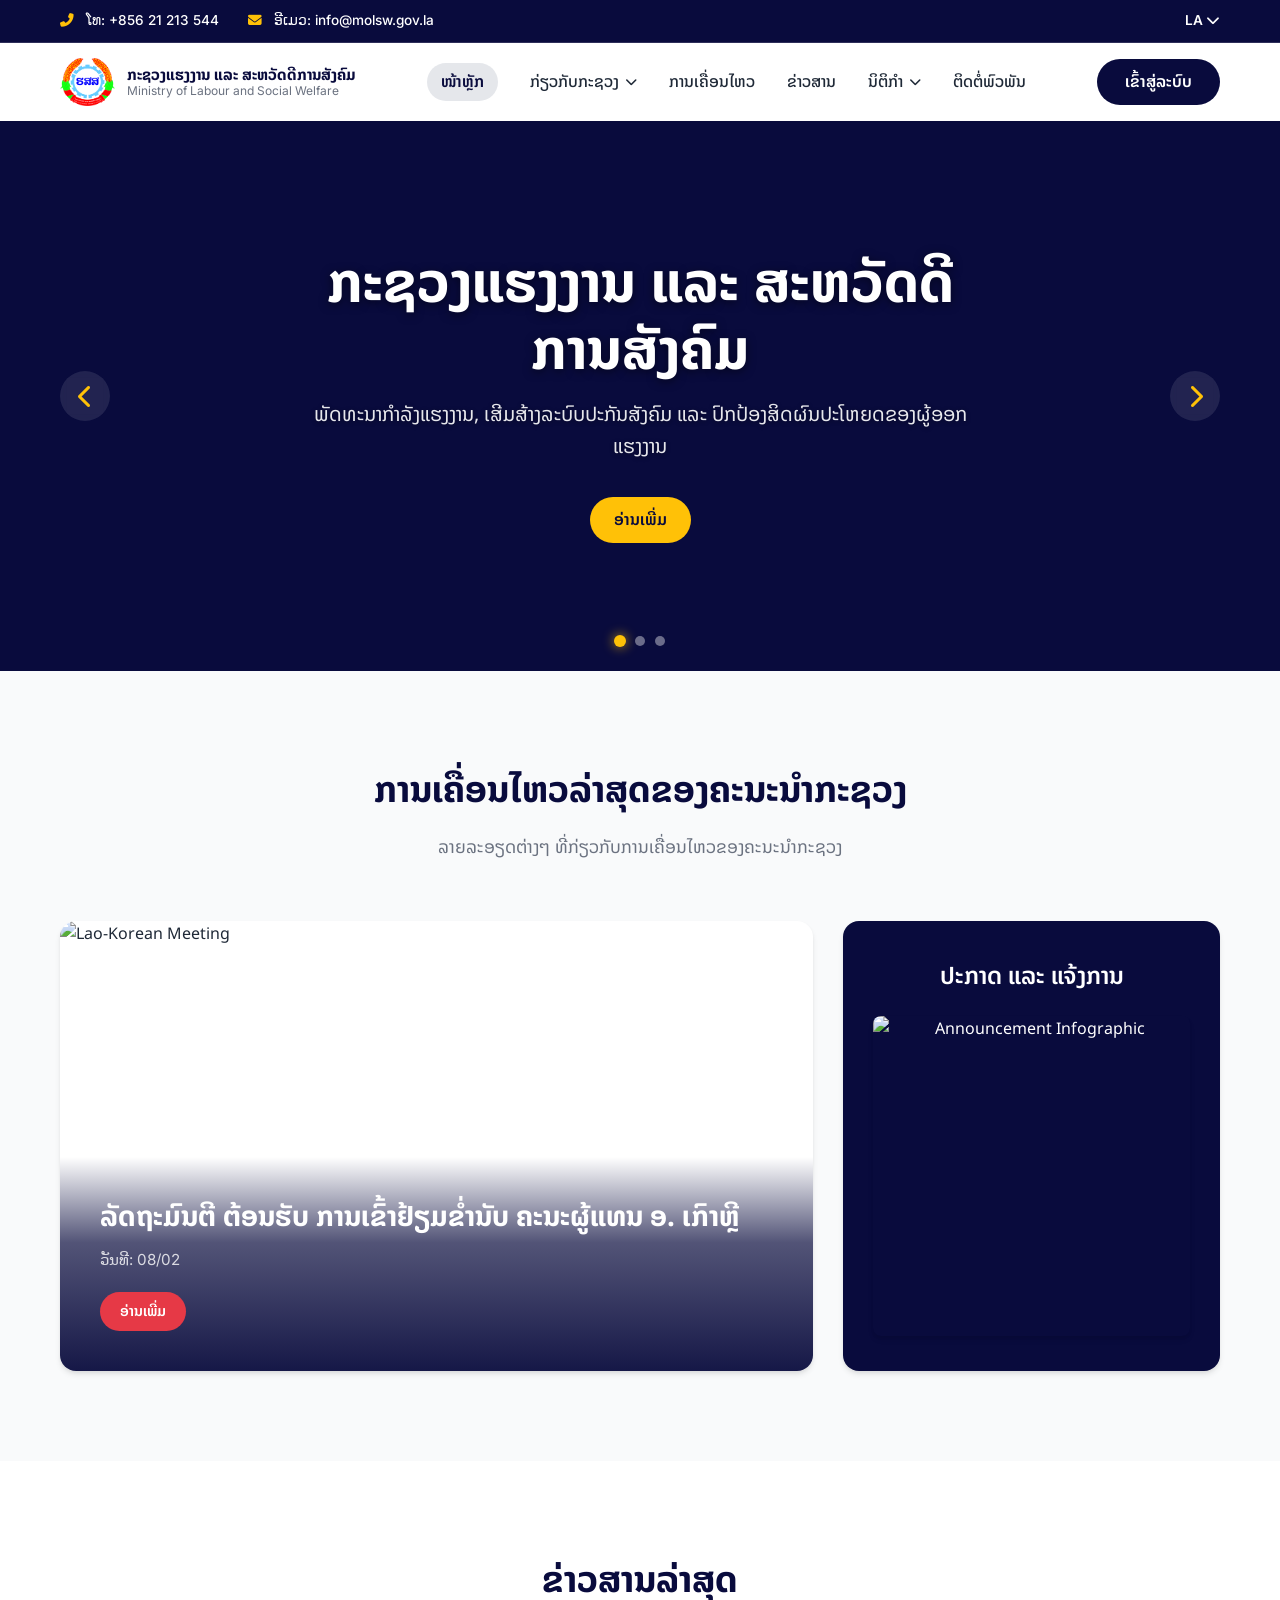
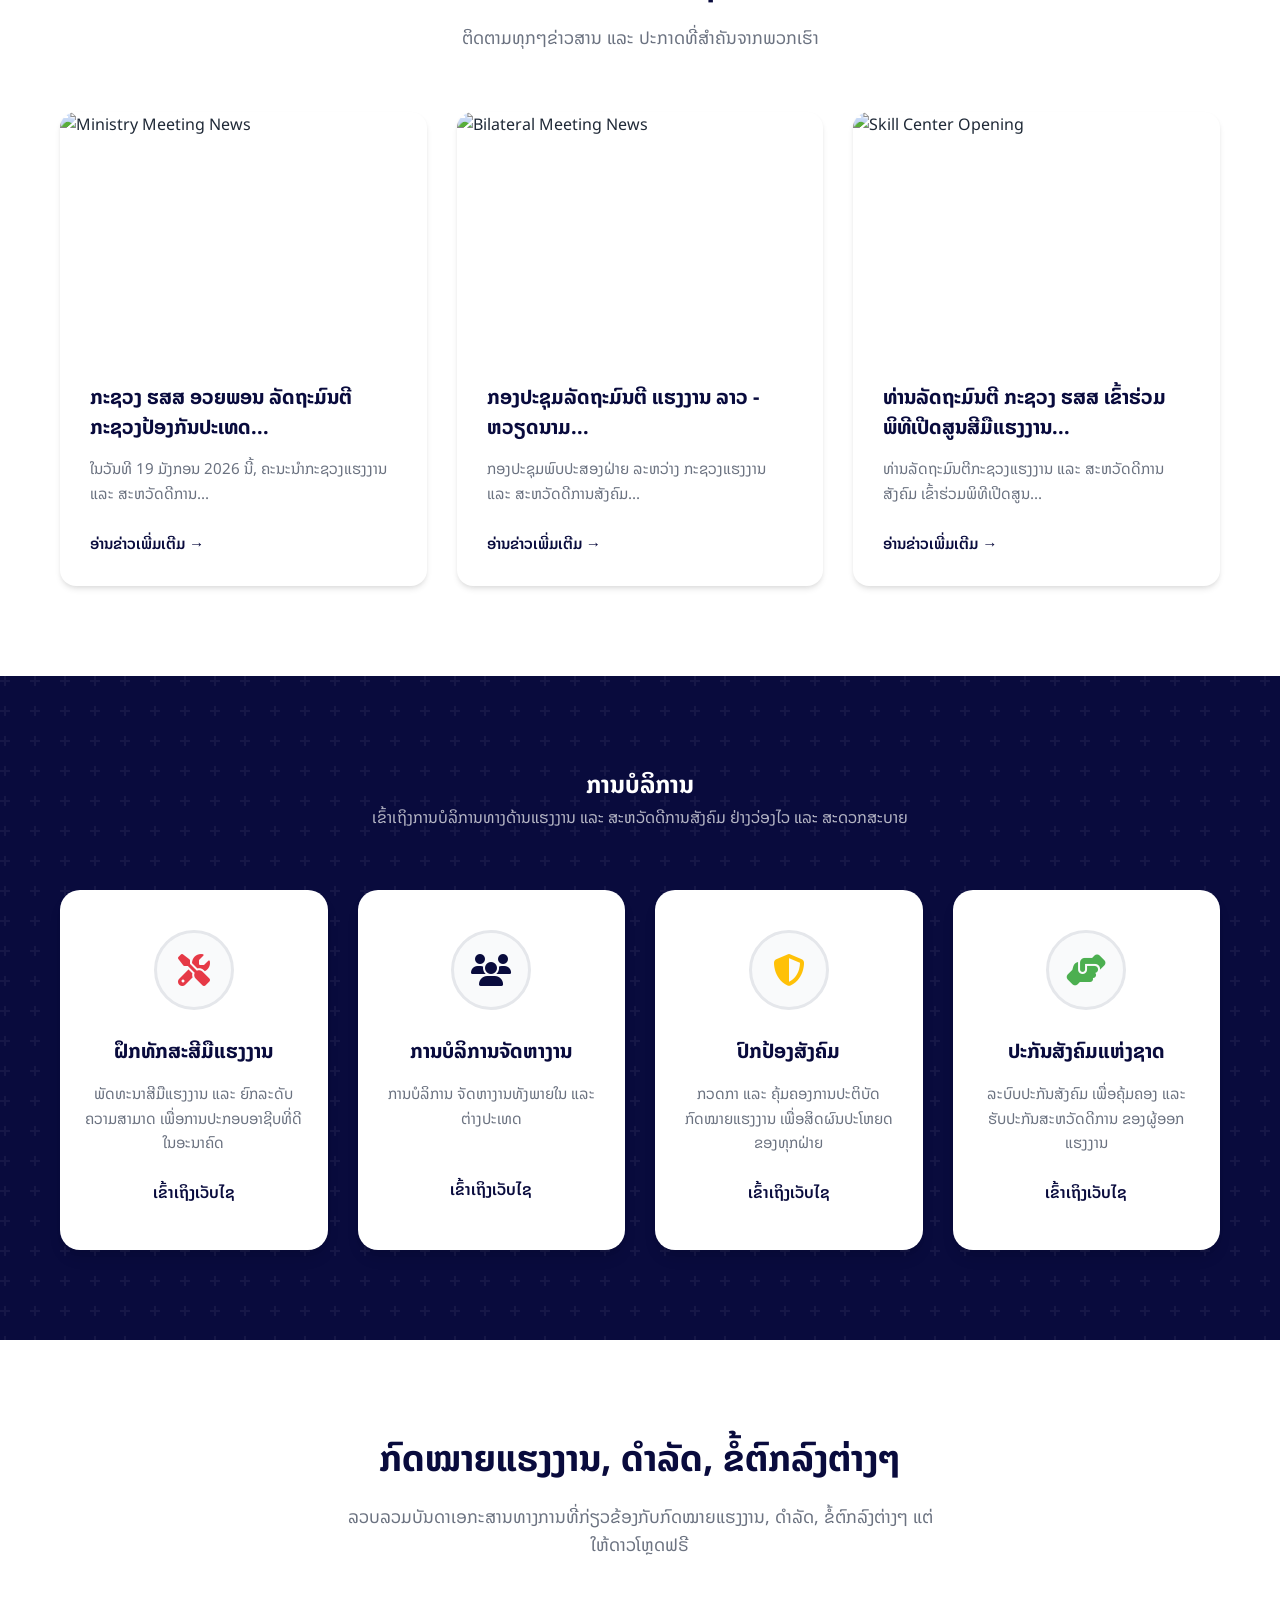
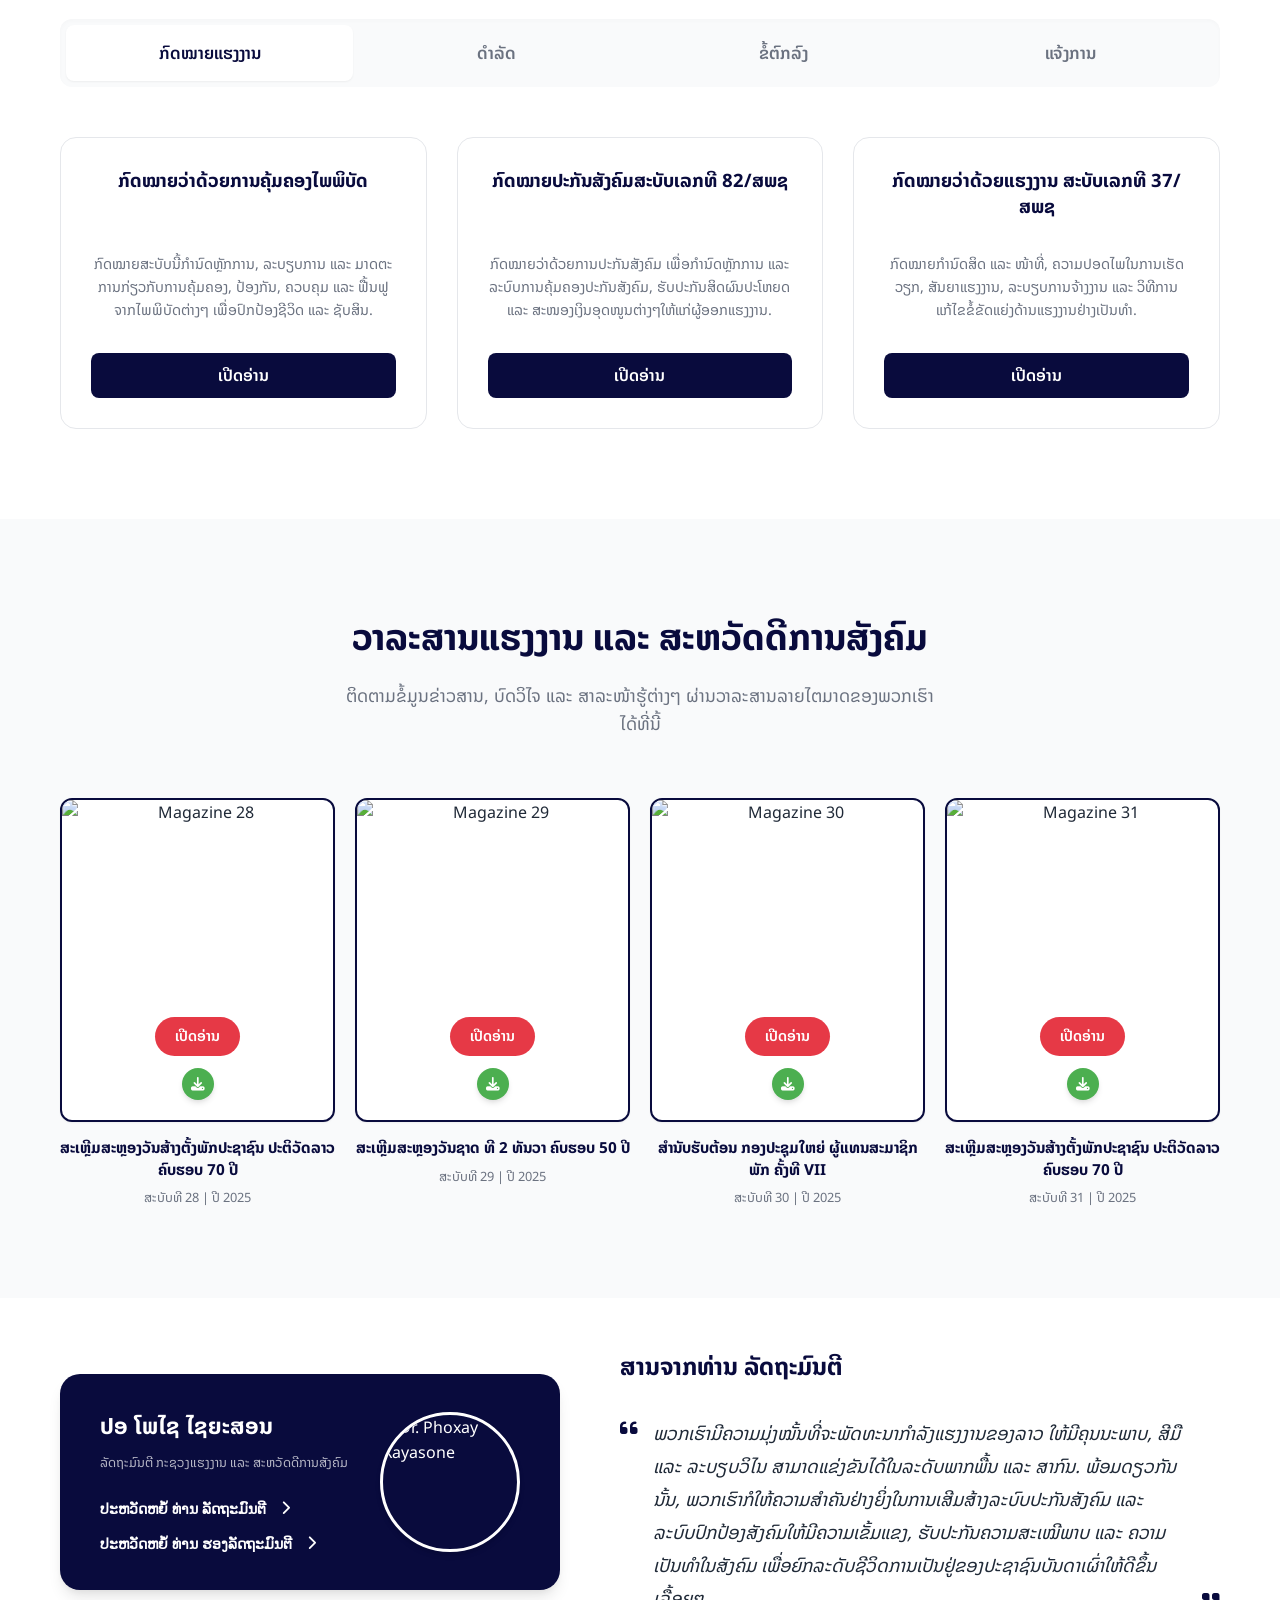
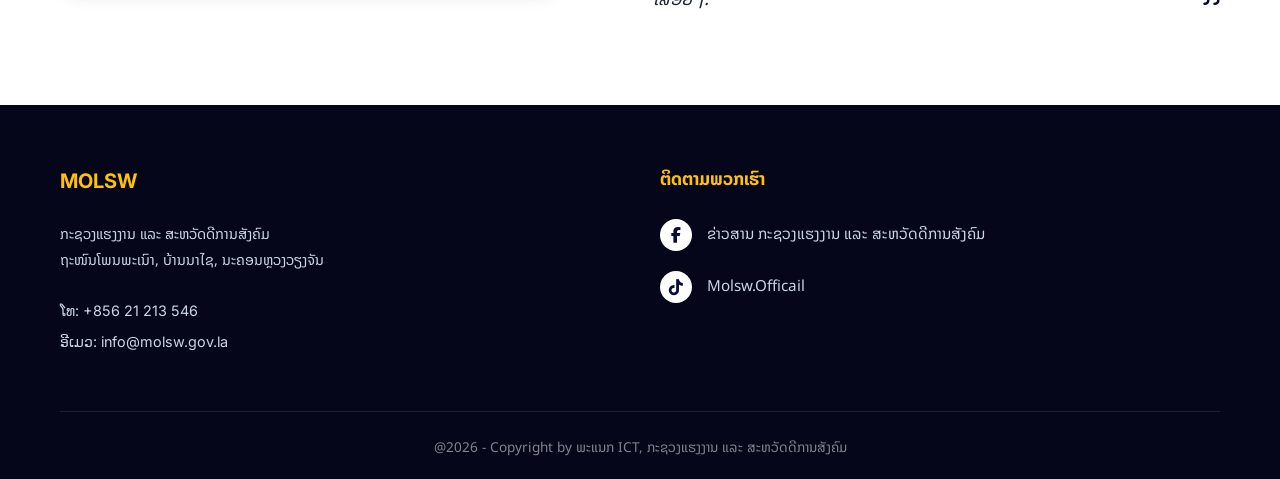
==== commit 7f4ac5b1: "update ນິຕິການ to ນິຕິກຳ" ====
--- a/index.html
+++ b/index.html
@@ -103,10 +103,10 @@
                 this.parentElement.classList.toggle('open');
                 return false;
               "
-              >ນິຕິການ <i class="fas fa-chevron-down"></i
+              >ນິຕິກຳ <i class="fas fa-chevron-down"></i
             ></a>
             <ul class="dropdown-menu">
-              <li><a href="policy.html?tab=decree">ນິຕິການ</a></li>
+              <li><a href="policy.html?tab=decree">ນິຕິກຳ</a></li>
               <li><a href="magazine.html">ວາລະສານ</a></li>
             </ul>
           </li>
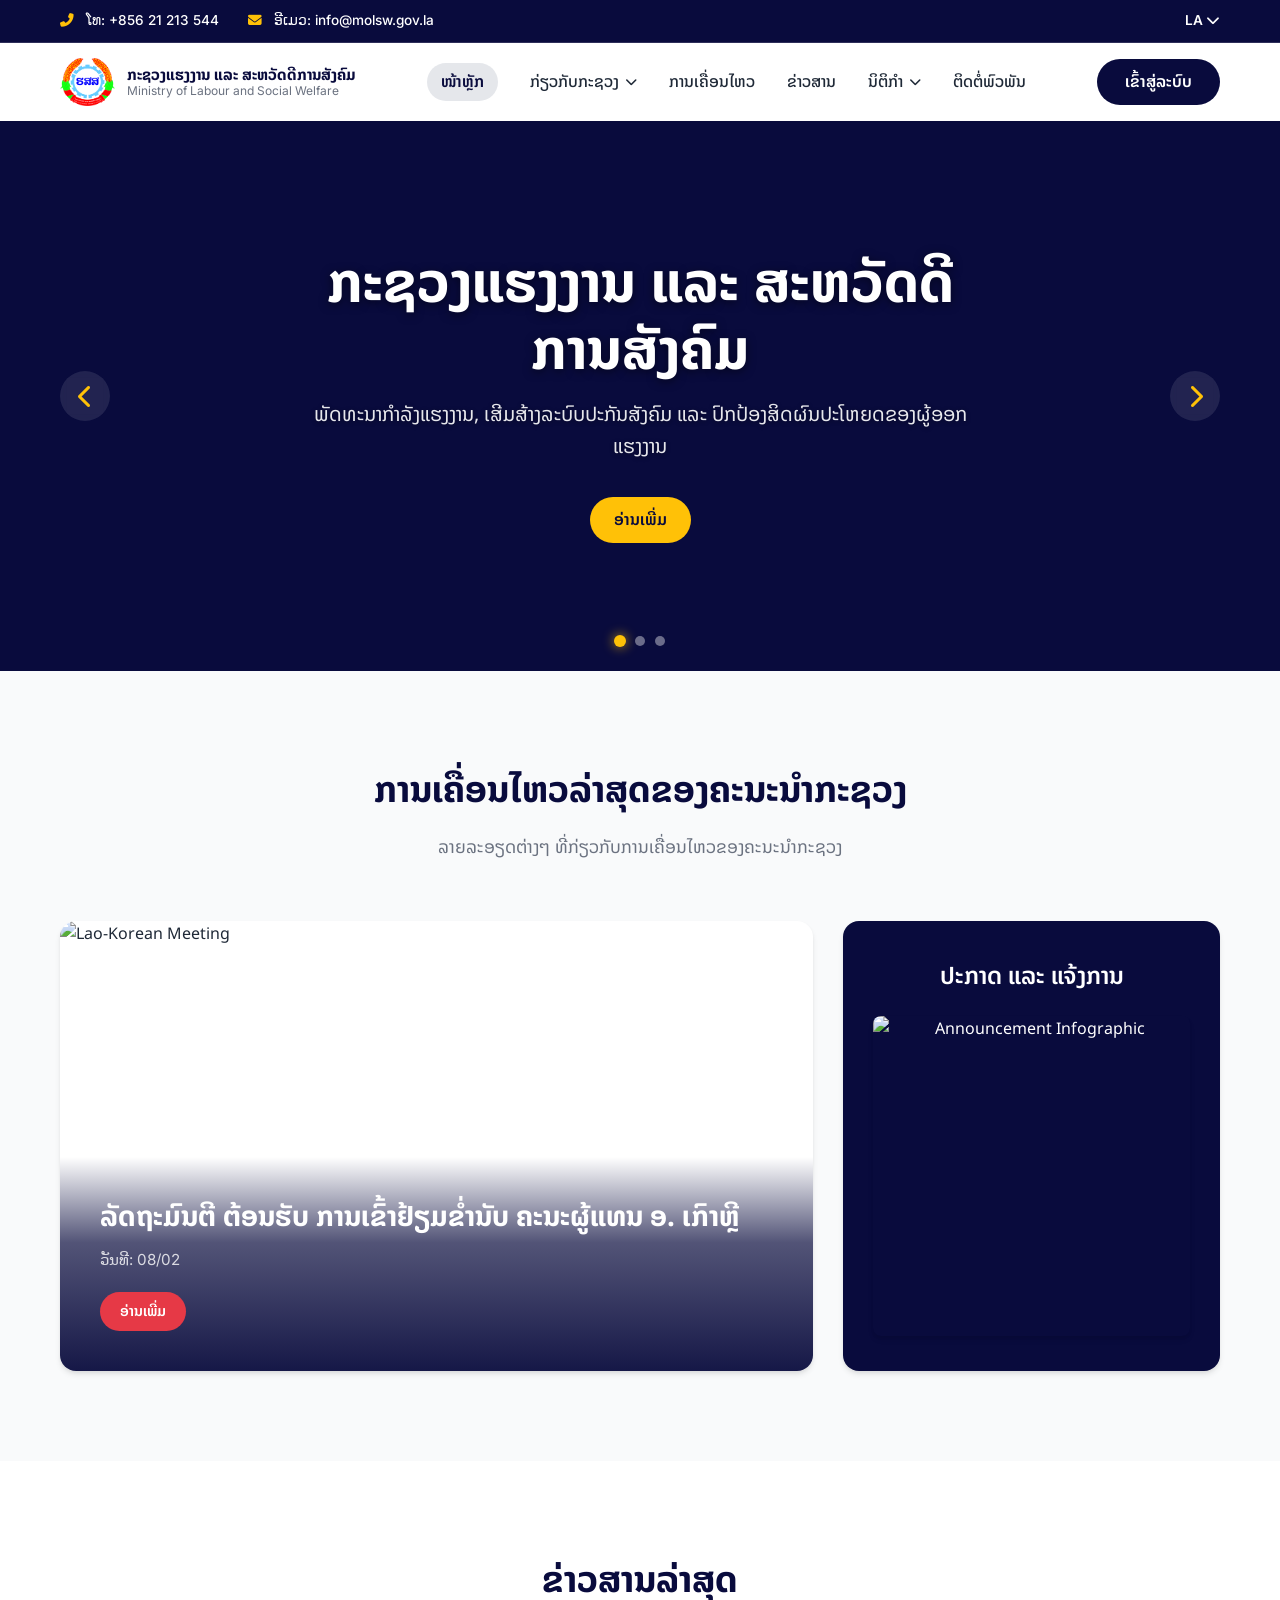
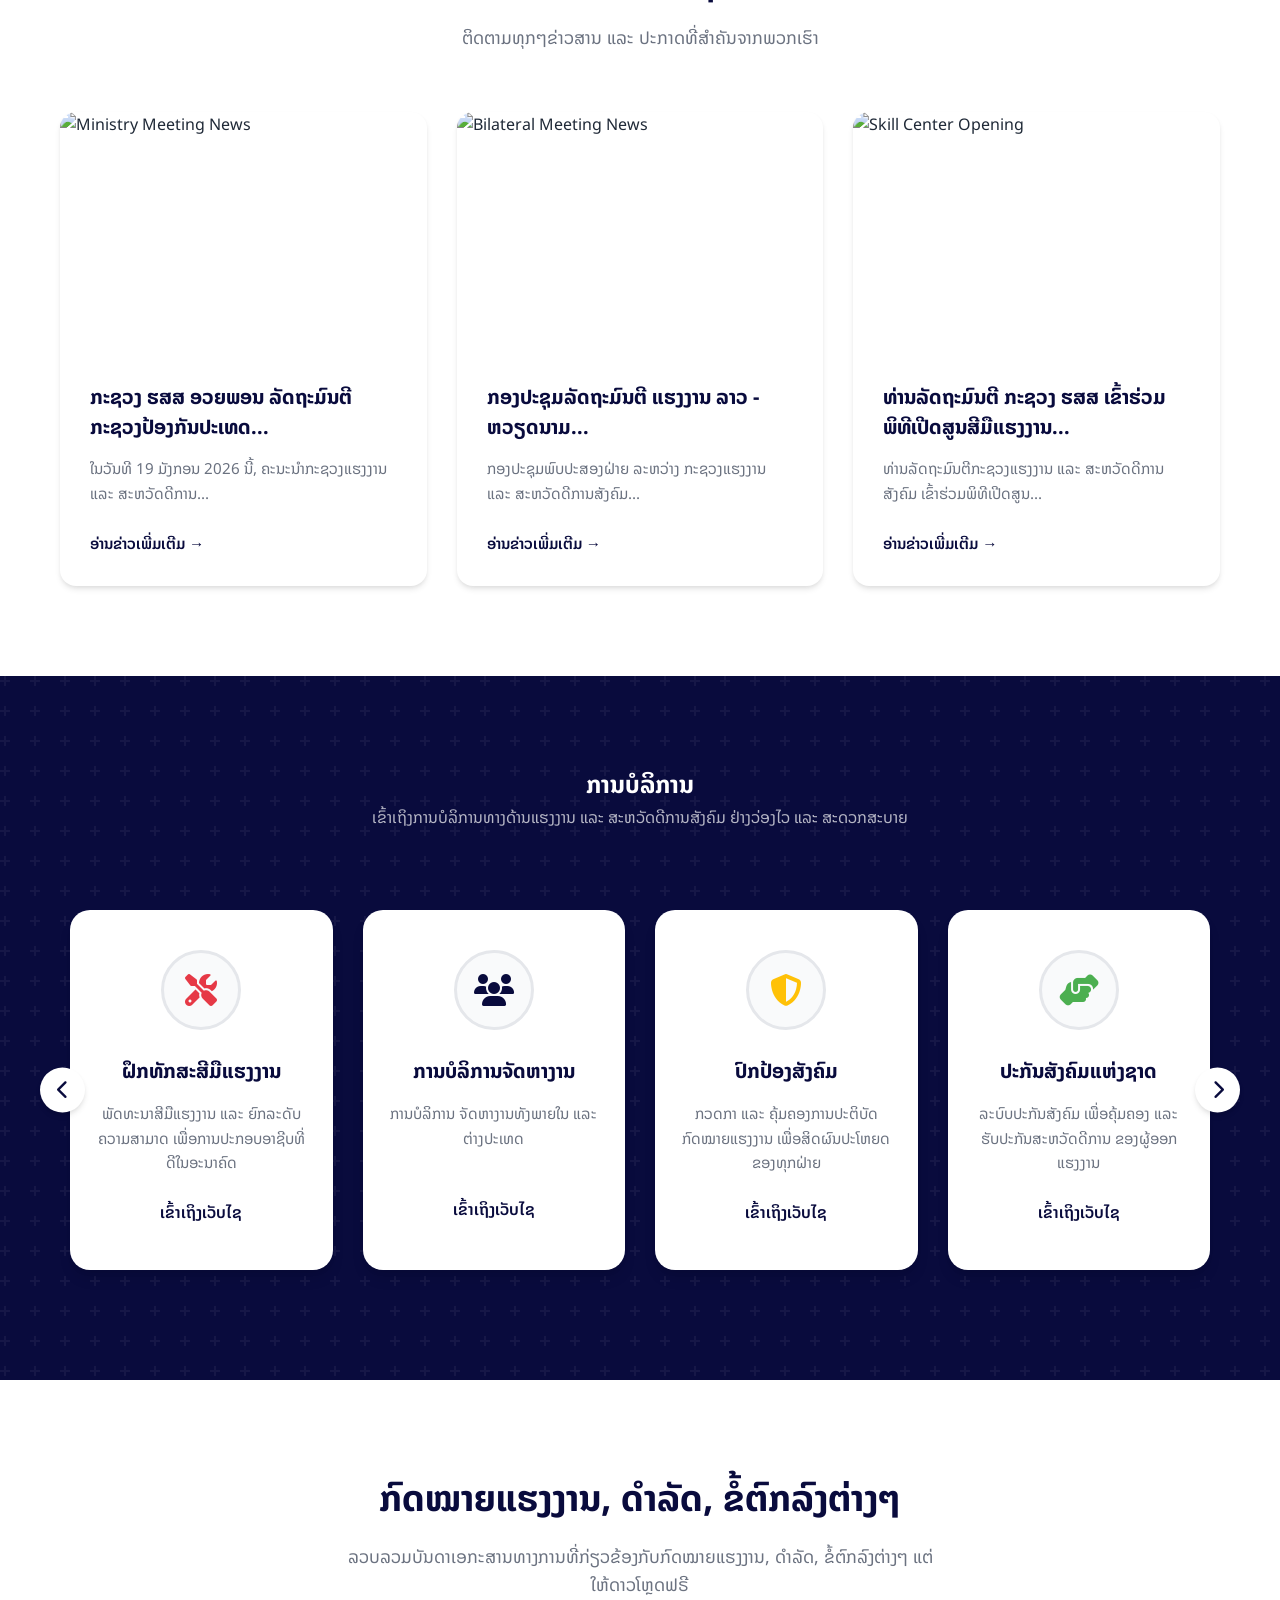
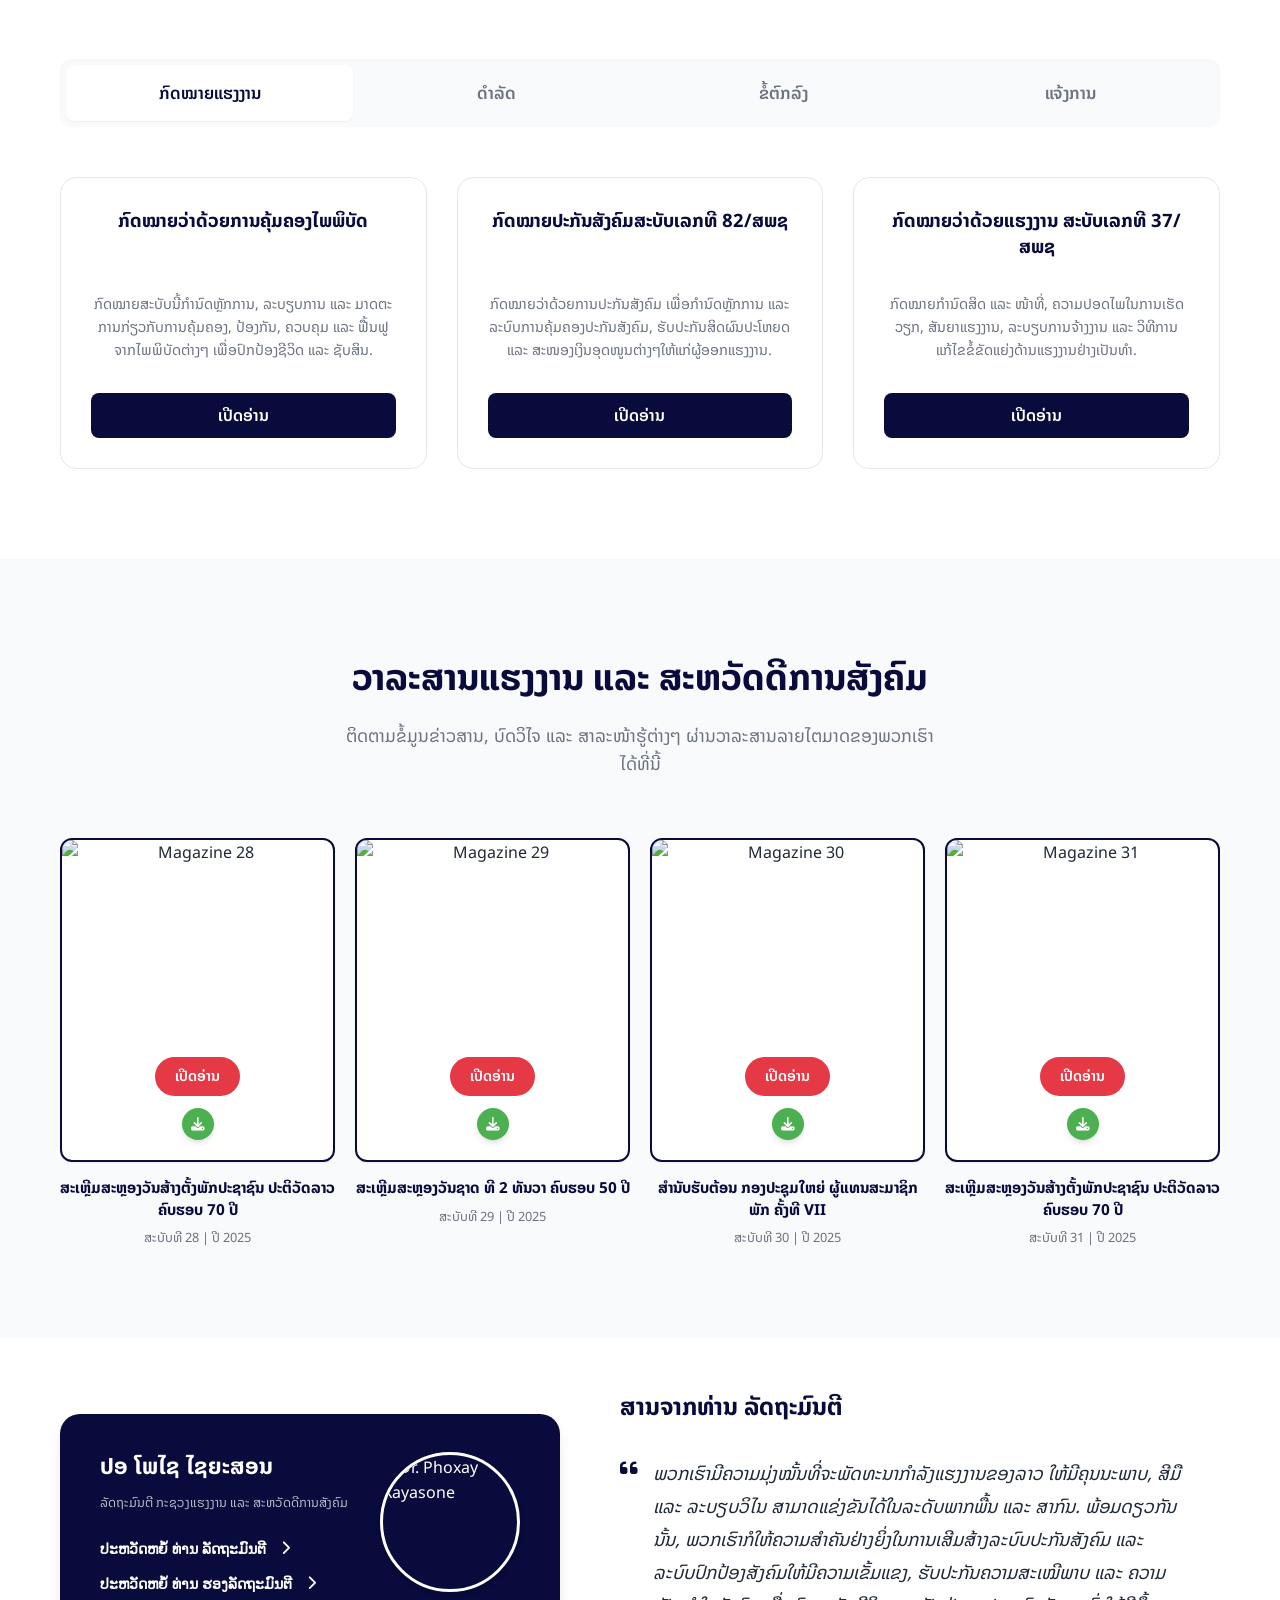
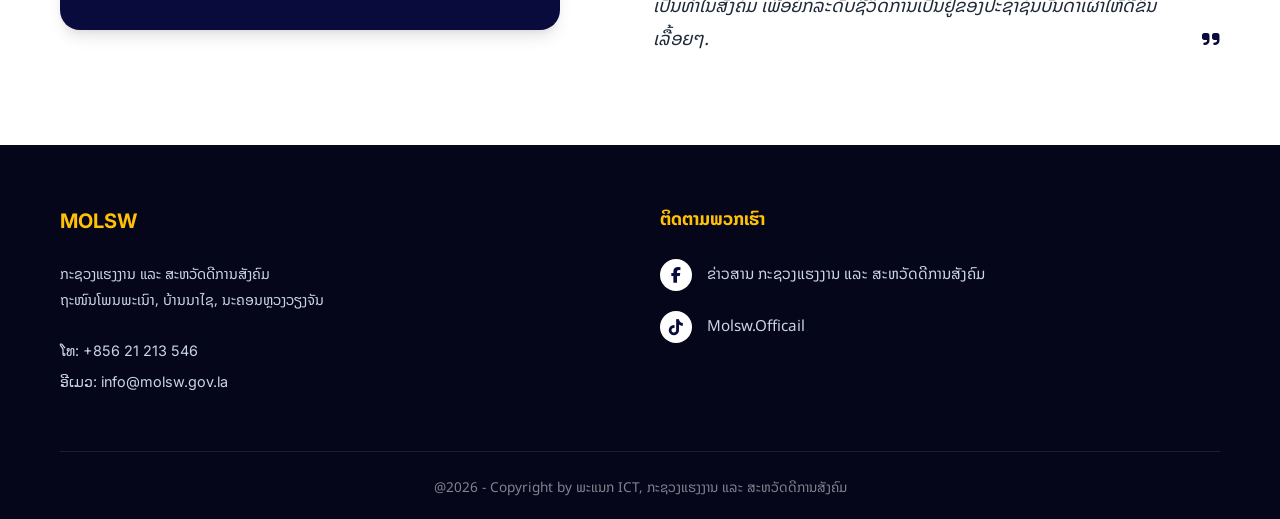
==== commit 2f43c095: "commit Mon 06/08/2026 16:03:58.18" ====
--- a/index.html
+++ b/index.html
@@ -291,57 +291,61 @@
           ເຂົ້າເຖິງການບໍລິການທາງດ້ານແຮງງານ ແລະ ສະຫວັດດີການສັງຄົມ ຢ່າງວ່ອງໄວ ແລະ
           ສະດວກສະບາຍ
         </p>
-        <div class="services-grid">
-          <div class="service-card">
-            <div class="icon-wrapper">
-              <i
-                class="fas fa-tools fa-2x"
-                style="color: var(--accent-red)"
-              ></i>
-            </div>
-            <h3>ຝຶກທັກສະສີມືແຮງງານ</h3>
-            <p>
-              ພັດທະນາສີມືແຮງງານ ແລະ ຍົກລະດັບຄວາມສາມາດ
-              ເພື່ອການປະກອບອາຊີບທີ່ດີໃນອະນາຄົດ
-            </p>
-            <a href="#" class="service-link">ເຂົ້າເຖິງເວັບໄຊ</a>
-          </div>
-          <div class="service-card">
-            <div class="icon-wrapper">
-              <i
-                class="fas fa-users fa-2x"
-                style="color: var(--primary-blue)"
-              ></i>
-            </div>
-            <h3>ການບໍລິການຈັດຫາງານ</h3>
-            <p>ການບໍລິການ ຈັດຫາງານທັງພາຍໃນ ແລະ ຕ່າງປະເທດ</p>
-            <a href="#" class="service-link">ເຂົ້າເຖິງເວັບໄຊ</a>
-          </div>
-          <div class="service-card">
-            <div class="icon-wrapper">
-              <i
-                class="fas fa-shield-alt fa-2x"
-                style="color: var(--accent-yellow)"
-              ></i>
-            </div>
-            <h3>ປົກປ້ອງສັງຄົມ</h3>
-            <p>
-              ກວດກາ ແລະ ຄຸ້ມຄອງການປະຕິບັດກົດໝາຍແຮງງານ
-              ເພື່ອສິດຜົນປະໂຫຍດຂອງທຸກຝ່າຍ
-            </p>
-            <a href="#" class="service-link">ເຂົ້າເຖິງເວັບໄຊ</a>
-          </div>
-          <div class="service-card">
-            <div class="icon-wrapper">
-              <i class="fas fa-hands-helping fa-2x" style="color: #4caf50"></i>
-            </div>
-            <h3>ປະກັນສັງຄົມແຫ່ງຊາດ</h3>
-            <p>
-              ລະບົບປະກັນສັງຄົມ ເພື່ອຄຸ້ມຄອງ ແລະ ຮັບປະກັນສະຫວັດດີການ
-              ຂອງຜູ້ອອກແຮງງານ
-            </p>
-            <a href="#" class="service-link">ເຂົ້າເຖິງເວັບໄຊ</a>
-          </div>
+        <div class="services-wrapper">
+          <button class="services-nav prev" id="services-prev" aria-label="Previous service"><i class="fas fa-chevron-left"></i></button>
+          <div class="services-grid" id="services-slider">
+            <div class="service-card">
+              <div class="icon-wrapper">
+                <i
+                  class="fas fa-tools fa-2x"
+                  style="color: var(--accent-red)"
+                ></i>
+              </div>
+              <h3>ຝຶກທັກສະສີມືແຮງງານ</h3>
+              <p>
+                ພັດທະນາສີມືແຮງງານ ແລະ ຍົກລະດັບຄວາມສາມາດ
+                ເພື່ອການປະກອບອາຊີບທີ່ດີໃນອະນາຄົດ
+              </p>
+              <a href="#" class="service-link">ເຂົ້າເຖິງເວັບໄຊ</a>
+            </div>
+            <div class="service-card">
+              <div class="icon-wrapper">
+                <i
+                  class="fas fa-users fa-2x"
+                  style="color: var(--primary-blue)"
+                ></i>
+              </div>
+              <h3>ການບໍລິການຈັດຫາງານ</h3>
+              <p>ການບໍລິການ ຈັດຫາງານທັງພາຍໃນ ແລະ ຕ່າງປະເທດ</p>
+              <a href="#" class="service-link">ເຂົ້າເຖິງເວັບໄຊ</a>
+            </div>
+            <div class="service-card">
+              <div class="icon-wrapper">
+                <i
+                  class="fas fa-shield-alt fa-2x"
+                  style="color: var(--accent-yellow)"
+                ></i>
+              </div>
+              <h3>ປົກປ້ອງສັງຄົມ</h3>
+              <p>
+                ກວດກາ ແລະ ຄຸ້ມຄອງການປະຕິບັດກົດໝາຍແຮງງານ
+                ເພື່ອສິດຜົນປະໂຫຍດຂອງທຸກຝ່າຍ
+              </p>
+              <a href="#" class="service-link">ເຂົ້າເຖິງເວັບໄຊ</a>
+            </div>
+            <div class="service-card">
+              <div class="icon-wrapper">
+                <i class="fas fa-hands-helping fa-2x" style="color: #4caf50"></i>
+              </div>
+              <h3>ປະກັນສັງຄົມແຫ່ງຊາດ</h3>
+              <p>
+                ລະບົບປະກັນສັງຄົມ ເພື່ອຄຸ້ມຄອງ ແລະ ຮັບປະກັນສະຫວັດດີການ
+                ຂອງຜູ້ອອກແຮງງານ
+              </p>
+              <a href="#" class="service-link">ເຂົ້າເຖິງເວັບໄຊ</a>
+            </div>
+          </div>
+          <button class="services-nav next" id="services-next" aria-label="Next service"><i class="fas fa-chevron-right"></i></button>
         </div>
       </div>
     </section>
@@ -677,6 +681,33 @@
         if (slides.length > 0) {
           startInterval();
         }
+
+        // Services Slider Logic
+        const servicesSlider = document.getElementById("services-slider");
+        const servicesPrev = document.getElementById("services-prev");
+        const servicesNext = document.getElementById("services-next");
+
+        if (servicesSlider && servicesPrev && servicesNext) {
+          // Amount to scroll per click (width of one card + gap)
+          const scrollAmount = () => {
+            const card = servicesSlider.querySelector(".service-card");
+            return card ? card.offsetWidth + 30 : 300;
+          };
+
+          servicesPrev.addEventListener("click", () => {
+            servicesSlider.scrollBy({
+              left: -scrollAmount(),
+              behavior: "smooth"
+            });
+          });
+
+          servicesNext.addEventListener("click", () => {
+            servicesSlider.scrollBy({
+              left: scrollAmount(),
+              behavior: "smooth"
+            });
+          });
+        }
       });
     </script>
   </body>
--- a/css/style.css
+++ b/css/style.css
@@ -507,15 +507,53 @@
     background-image: url('data:image/svg+xml,%3Csvg width="60" height="60" viewBox="0 0 60 60" xmlns="http://www.w3.org/2000/svg"%3E%3Cg fill="none" fill-rule="evenodd"%3E%3Cg fill="%23ffffff" fill-opacity="0.05"%3E%3Cpath d="M36 34v-4h-2v4h-4v2h4v4h2v-4h4v-2h-4zm0-30V0h-2v4h-4v2h4v4h2V6h4V4h-4zM6 34v-4H4v4H0v2h4v4h2v-4h4v-2H6zM6 4V0H4v4H0v2h4v4h2V6h4V4H6z"/%3E%3C/g%3E%3C/g%3E%3C/svg%3E');
     pointer-events: none;
 }
+.services-wrapper {
+    position: relative;
+    margin-top: 60px;
+}
 .services-grid {
-    display: grid;
-    grid-template-columns: repeat(4, 1fr);
+    display: flex;
     gap: 30px;
-    margin-top: 60px;
     position: relative;
     z-index: 1;
-}
+    overflow-x: auto;
+    scroll-behavior: smooth;
+    padding: 20px 10px;
+    scroll-snap-type: x mandatory;
+    scrollbar-width: none; /* Firefox */
+}
+.services-grid::-webkit-scrollbar {
+    display: none; /* Safari and Chrome */
+}
+.services-nav {
+    position: absolute;
+    top: 50%;
+    transform: translateY(-50%);
+    z-index: 10;
+    background: white;
+    border: none;
+    width: 45px;
+    height: 45px;
+    border-radius: 50%;
+    box-shadow: var(--shadow-md);
+    cursor: pointer;
+    display: flex;
+    align-items: center;
+    justify-content: center;
+    color: var(--primary-blue);
+    font-size: 1.2rem;
+    transition: all 0.3s ease;
+}
+.services-nav:hover {
+    background: var(--primary-blue);
+    color: white;
+    transform: translateY(-50%) scale(1.1);
+}
+.services-nav.prev { left: -20px; }
+.services-nav.next { right: -20px; }
 .service-card {
+    flex: 0 0 calc(25% - 22.5px);
+    scroll-snap-align: start;
     background: var(--bg-white);
     border-radius: 20px;
     padding: 40px 25px;
@@ -864,7 +902,8 @@
 /* Responsive */
 @media (max-width: 1024px) {
     .nav-links { display: none; }
-    .activities-grid, .services-grid { grid-template-columns: repeat(2, 1fr); }
+    .activities-grid { grid-template-columns: repeat(2, 1fr); }
+    .service-card { flex: 0 0 calc(50% - 15px); }
     .news-grid, .docs-grid { grid-template-columns: repeat(2, 1fr); }
     .slide-content h1 { font-size: 2.75rem; }
     .magazines-grid { grid-template-columns: repeat(2, 1fr); }
@@ -872,7 +911,8 @@
     .minister-profile-card { max-width: 500px; margin: 0 auto; }
 }
 @media (max-width: 768px) {
-    .activities-grid, .services-grid, .news-grid, .docs-grid { grid-template-columns: 1fr; }
+    .activities-grid, .news-grid, .docs-grid { grid-template-columns: 1fr; }
+    .service-card { flex: 0 0 100%; }
     .hero { height: 450px; }
     .slide-content h1 { font-size: 2.25rem; }
     .tabs { flex-wrap: wrap; }
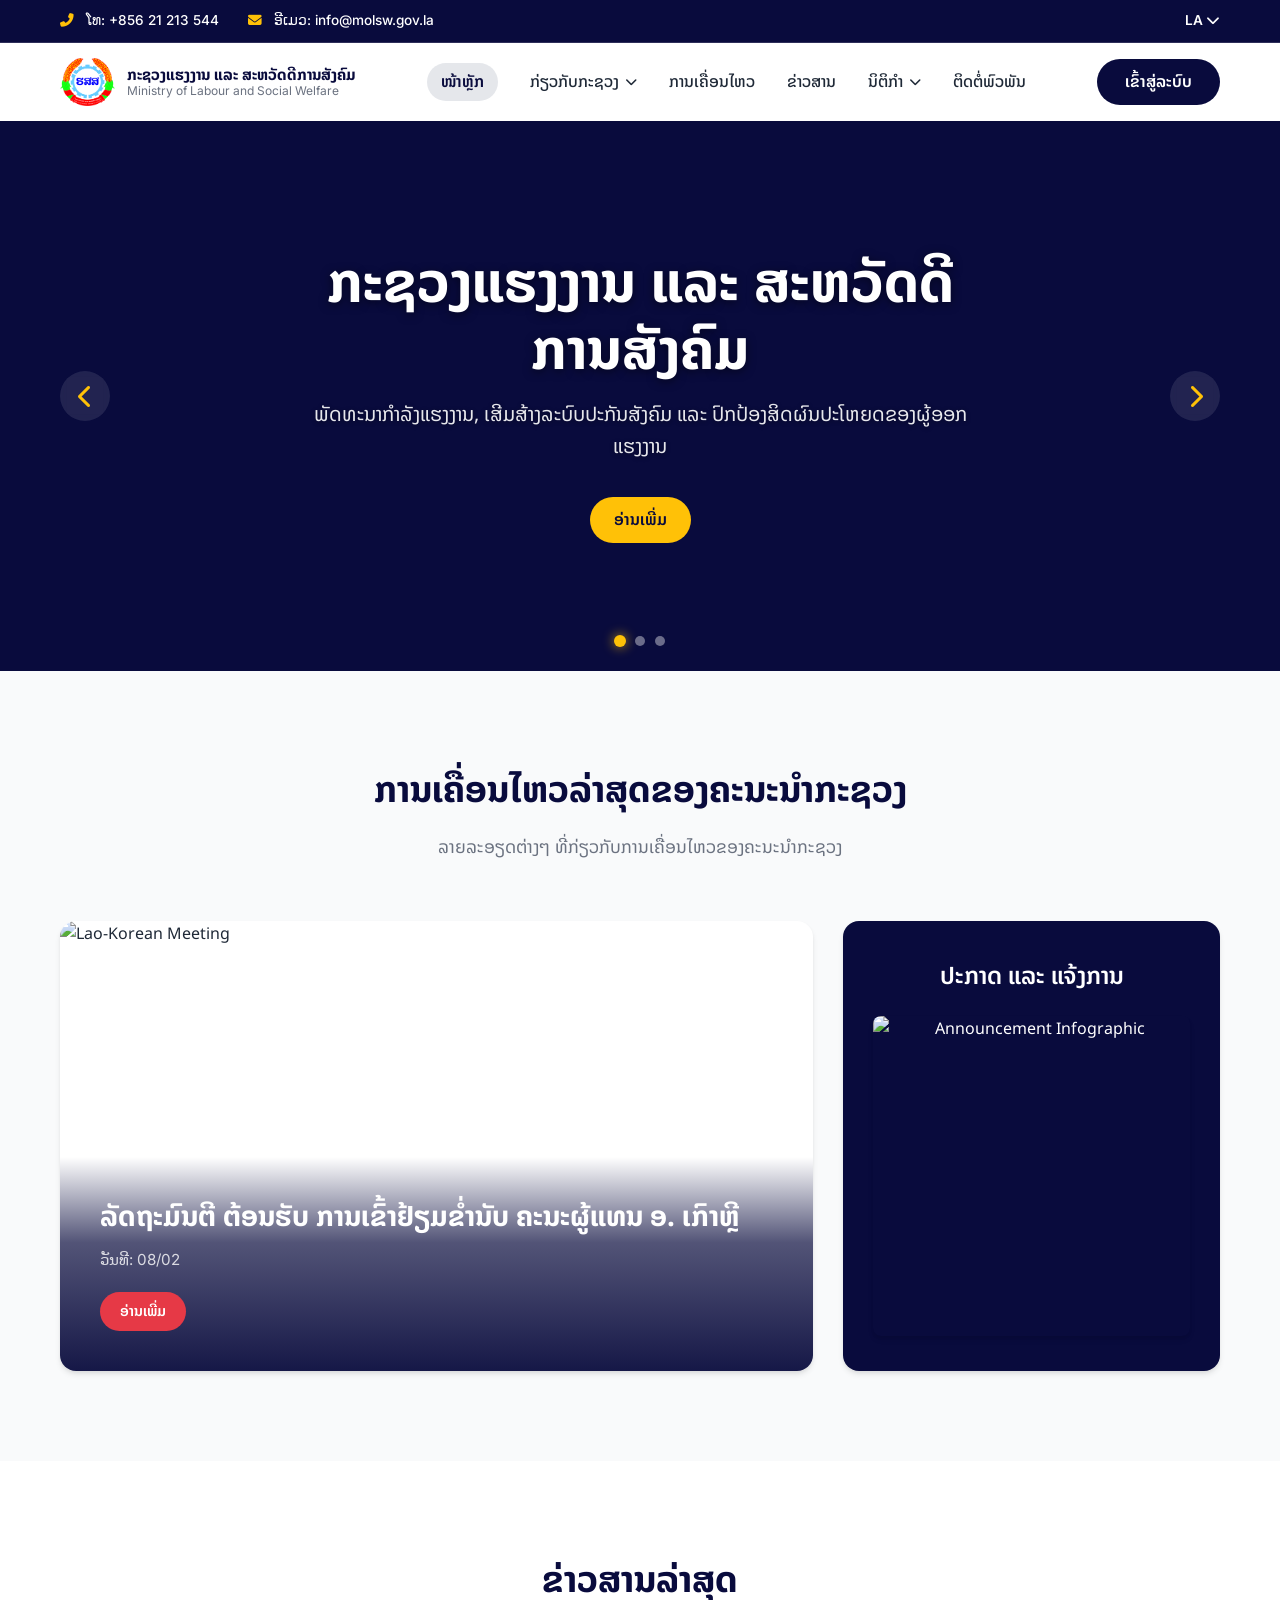
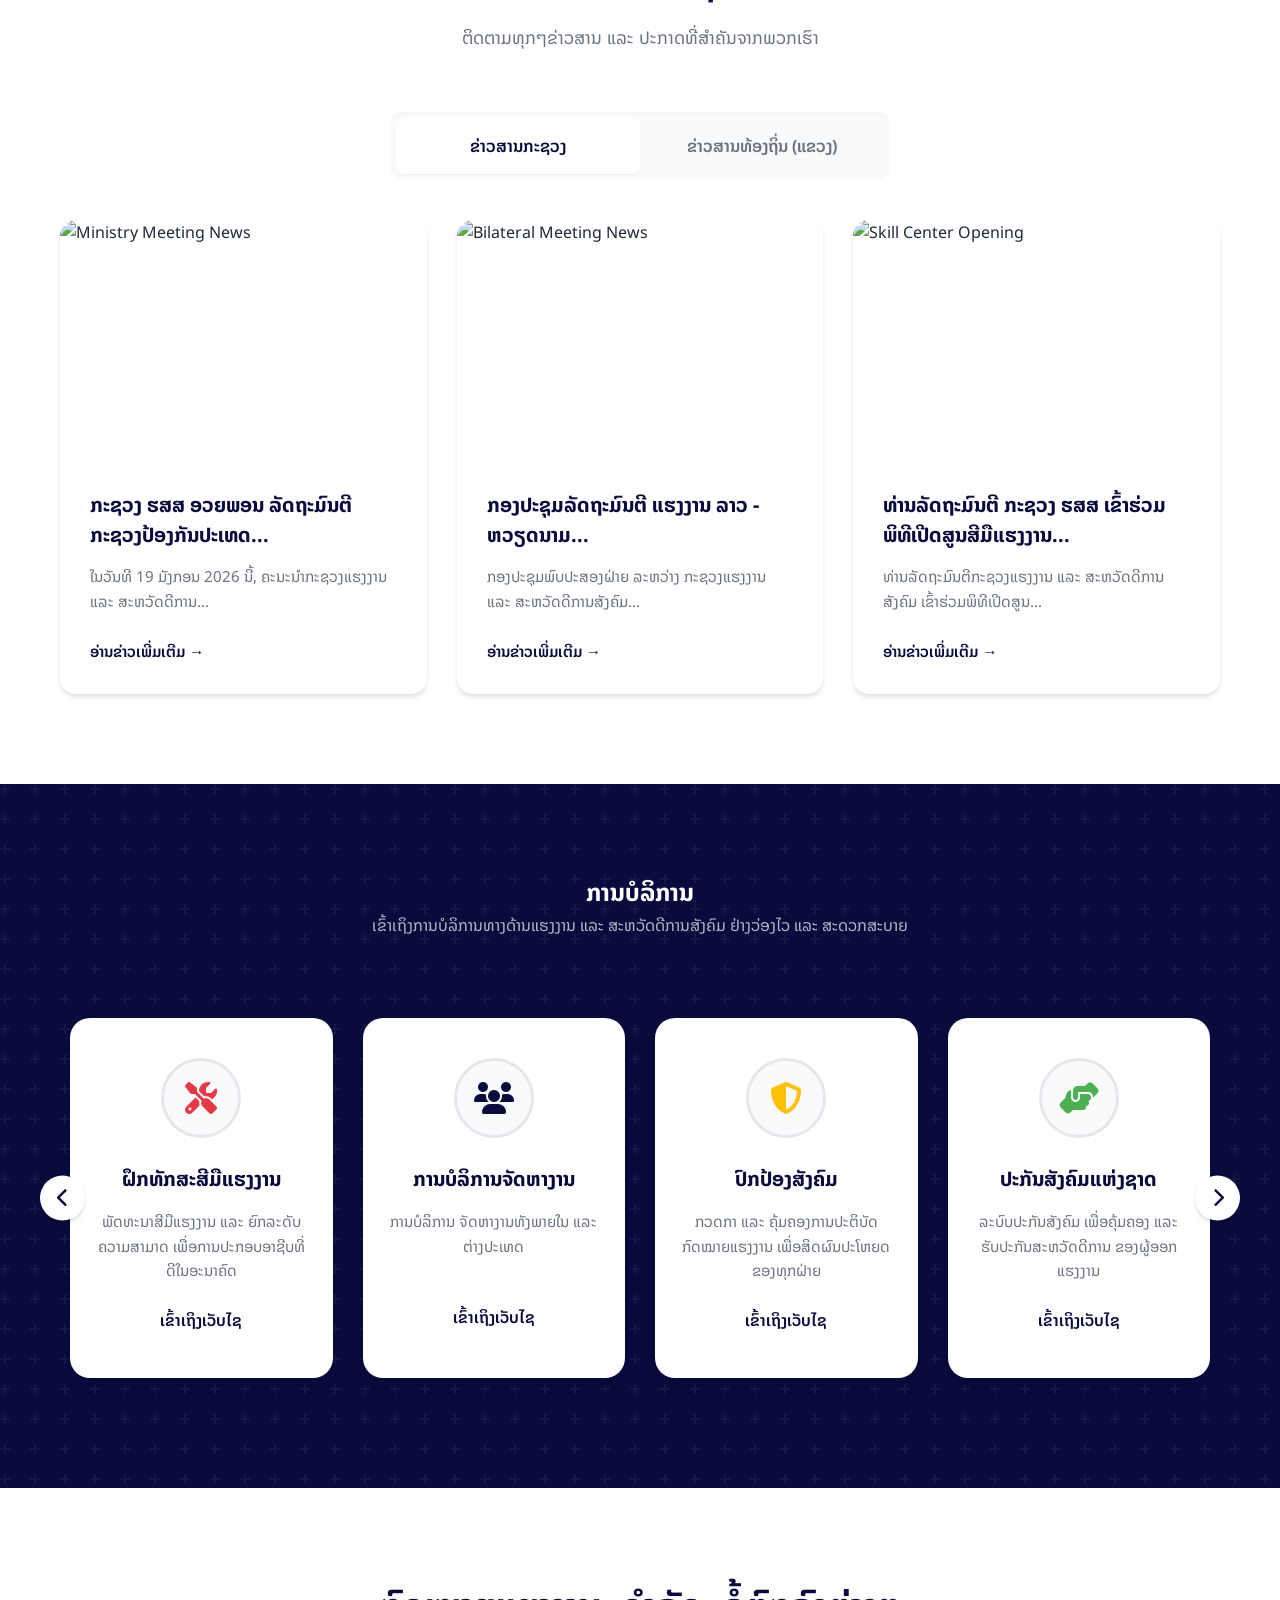
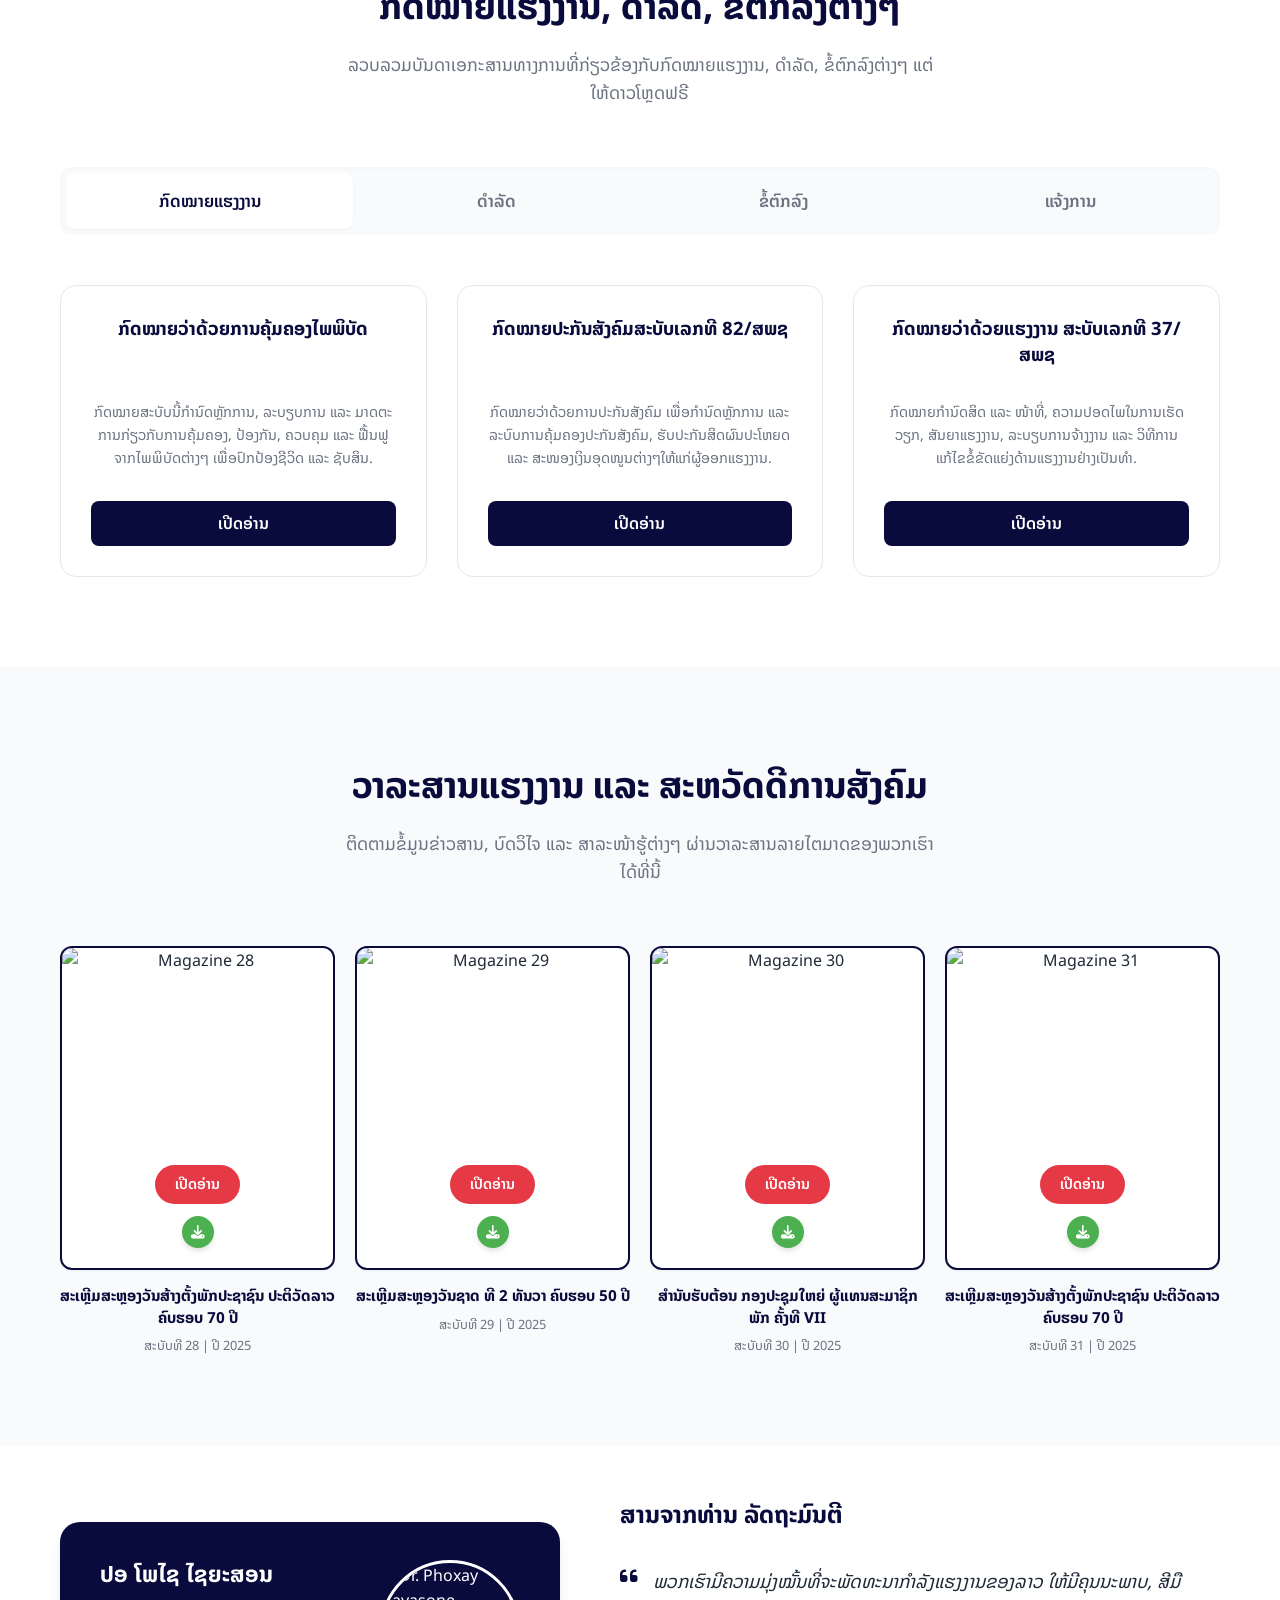
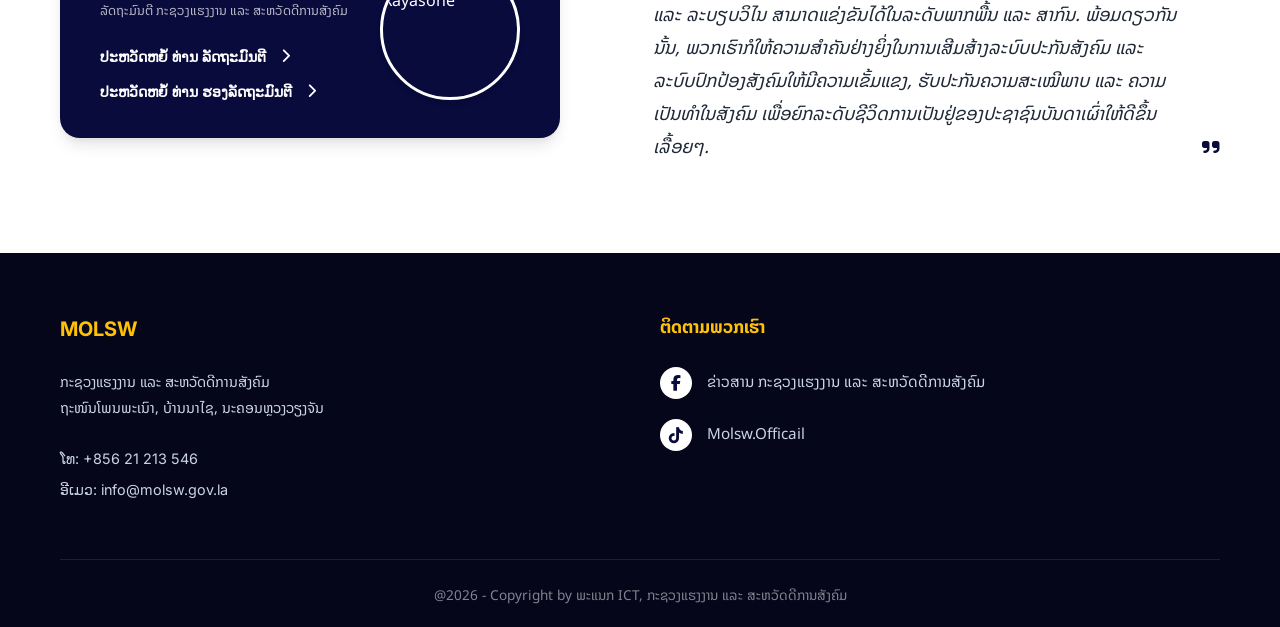
==== commit 6d0a2a98: "commit Mon 06/08/2026 16:05:42.16" ====
--- a/index.html
+++ b/index.html
@@ -226,7 +226,13 @@
           <h2>ຂ່າວສານລ່າສຸດ</h2>
           <p>ຕິດຕາມທຸກໆຂ່າວສານ ແລະ ປະກາດທີ່ສຳຄັນຈາກພວກເຮົາ</p>
         </div>
-        <div class="news-grid">
+
+        <div class="tabs news-tabs" style="max-width: 500px; margin: 0 auto 40px;">
+          <button class="tab-btn active" id="tab-ministry" onclick="switchNewsTab('ministry')">ຂ່າວສານກະຊວງ</button>
+          <button class="tab-btn" id="tab-province" onclick="switchNewsTab('province')">ຂ່າວສານທ້ອງຖິ່ນ (ແຂວງ)</button>
+        </div>
+
+        <div class="news-grid" id="news-ministry">
           <!-- News Item 1 -->
           <div class="news-card card">
             <div class="img-zoom">
@@ -275,6 +281,57 @@
               <p>
                 ທ່ານລັດຖະມົນຕີກະຊວງແຮງງານ ແລະ ສະຫວັດດີການສັງຄົມ
                 ເຂົ້າຮ່ວມພິທີເປີດສູນ...
+              </p>
+              <a href="#" class="read-more">ອ່ານຂ່າວເພີ່ມເຕີມ &rarr;</a>
+            </div>
+          </div>
+        </div>
+
+        <div class="news-grid" id="news-province" style="display: none;">
+          <!-- Province News Item 1 -->
+          <div class="news-card card">
+            <div class="img-zoom">
+              <img
+                src="https://images.unsplash.com/photo-1577563908411-50cb98976fea?auto=format&fit=crop&w=400&q=80"
+                alt="Province News 1"
+              />
+            </div>
+            <div class="card-content">
+              <h3>ພະແນກ ຮສສ ແຂວງຫຼວງພະບາງ ຈັດກອງປະຊຸມສະຫຼຸບວຽກງານ...</h3>
+              <p>
+                ໃນວັນທີ 15 ກຸມພາ 2026, ພະແນກແຮງງານ ແລະ ສະຫວັດດີການສັງຄົມ ແຂວງຫຼວງພະບາງ...
+              </p>
+              <a href="#" class="read-more">ອ່ານຂ່າວເພີ່ມເຕີມ &rarr;</a>
+            </div>
+          </div>
+          <!-- Province News Item 2 -->
+          <div class="news-card card">
+            <div class="img-zoom">
+              <img
+                src="https://images.unsplash.com/photo-1542601906990-b4d3fb778b09?auto=format&fit=crop&w=400&q=80"
+                alt="Province News 2"
+              />
+            </div>
+            <div class="card-content">
+              <h3>ລົງຊຸກຍູ້ການສ້າງວຽກເຮັດງານທຳ ຢູ່ແຂວງສະຫວັນນະເຂດ...</h3>
+              <p>
+                ຄະນະທີມງານຈາກກະຊວງ ຮສສ ໄດ້ລົງຊຸກຍູ້ ແລະ ຕິດຕາມໂຄງການສ້າງວຽກເຮັດງານທຳ...
+              </p>
+              <a href="#" class="read-more">ອ່ານຂ່າວເພີ່ມເຕີມ &rarr;</a>
+            </div>
+          </div>
+          <!-- Province News Item 3 -->
+          <div class="news-card card">
+            <div class="img-zoom">
+              <img
+                src="https://images.unsplash.com/photo-1596422846543-74c6e27a69bc?auto=format&fit=crop&w=400&q=80"
+                alt="Province News 3"
+              />
+            </div>
+            <div class="card-content">
+              <h3>ມອບເຄື່ອງຊ່ວຍເຫຼືອຜູ້ປະສົບໄພນໍ້າຖ້ວມ ຢູ່ແຂວງອັດຕະປື...</h3>
+              <p>
+                ຕາງໜ້າກະຊວງແຮງງານ ແລະ ສະຫວັດດີການສັງຄົມ ໄດ້ນຳເອົາເຄື່ອງອຸປະໂພກ-ບໍລິໂພກ...
               </p>
               <a href="#" class="read-more">ອ່ານຂ່າວເພີ່ມເຕີມ &rarr;</a>
             </div>
@@ -613,8 +670,15 @@
       </div>
     </footer>
 
-    <!-- JavaScript logic for Hero Carousel Slider -->
+    <!-- JavaScript logic -->
     <script>
+      function switchNewsTab(tabId) {
+        document.getElementById('news-ministry').style.display = tabId === 'ministry' ? 'grid' : 'none';
+        document.getElementById('news-province').style.display = tabId === 'province' ? 'grid' : 'none';
+        document.getElementById('tab-ministry').classList.toggle('active', tabId === 'ministry');
+        document.getElementById('tab-province').classList.toggle('active', tabId === 'province');
+      }
+
       document.addEventListener("DOMContentLoaded", () => {
         const slides = document.querySelectorAll(".hero-slider .slide");
         const prevBtn = document.querySelector(".nav-prev");
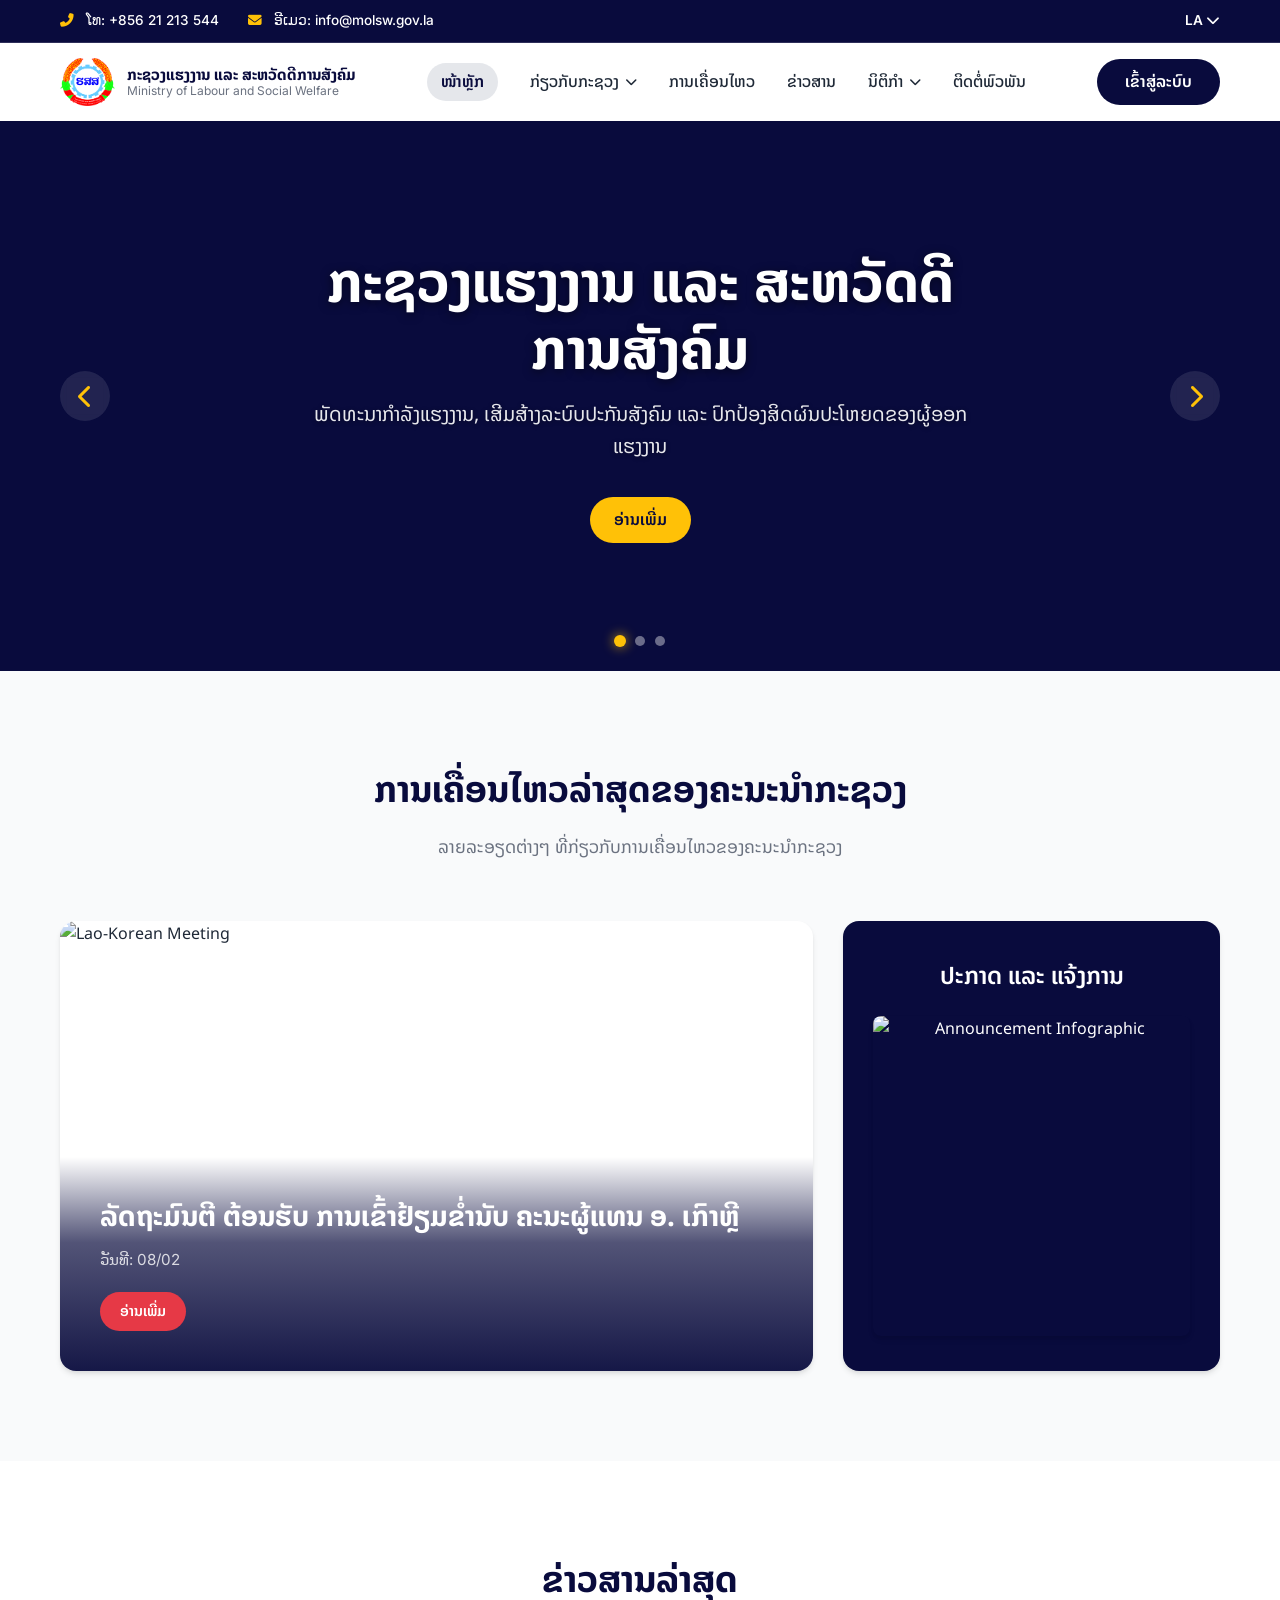
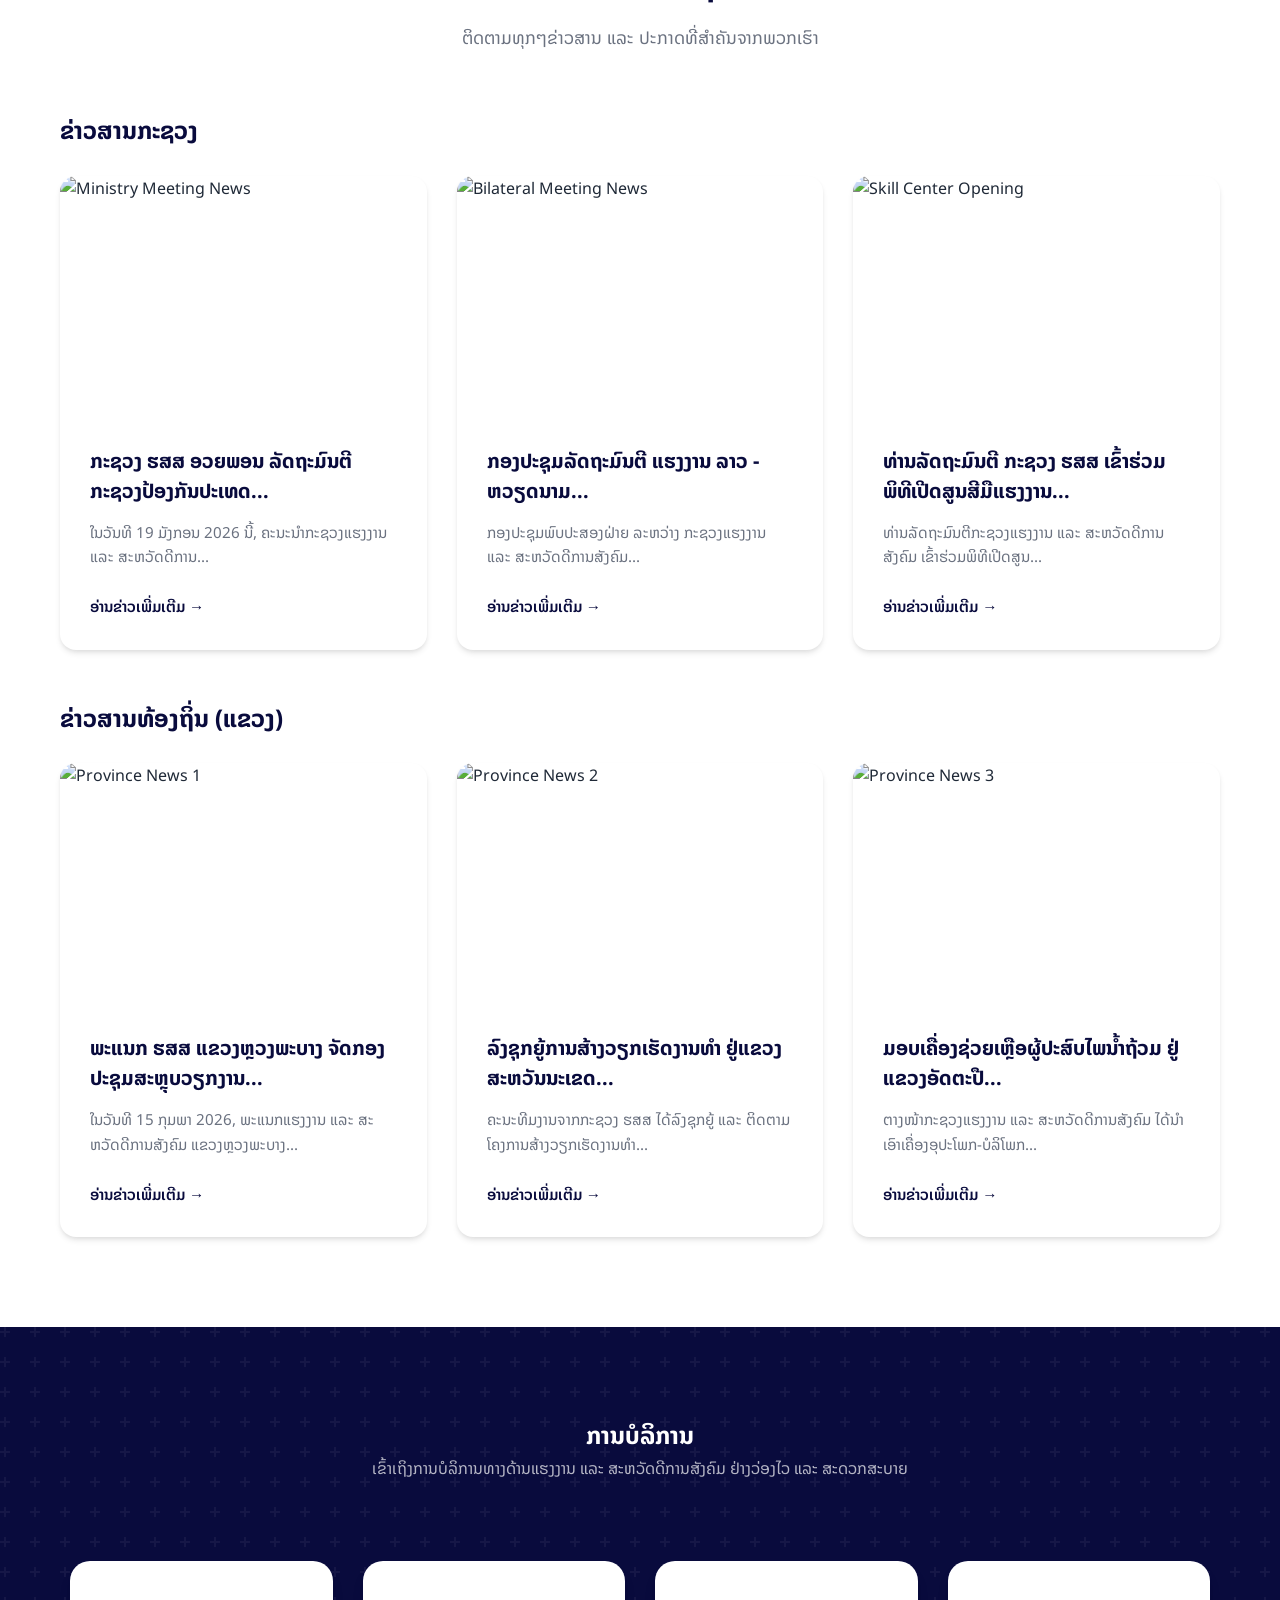
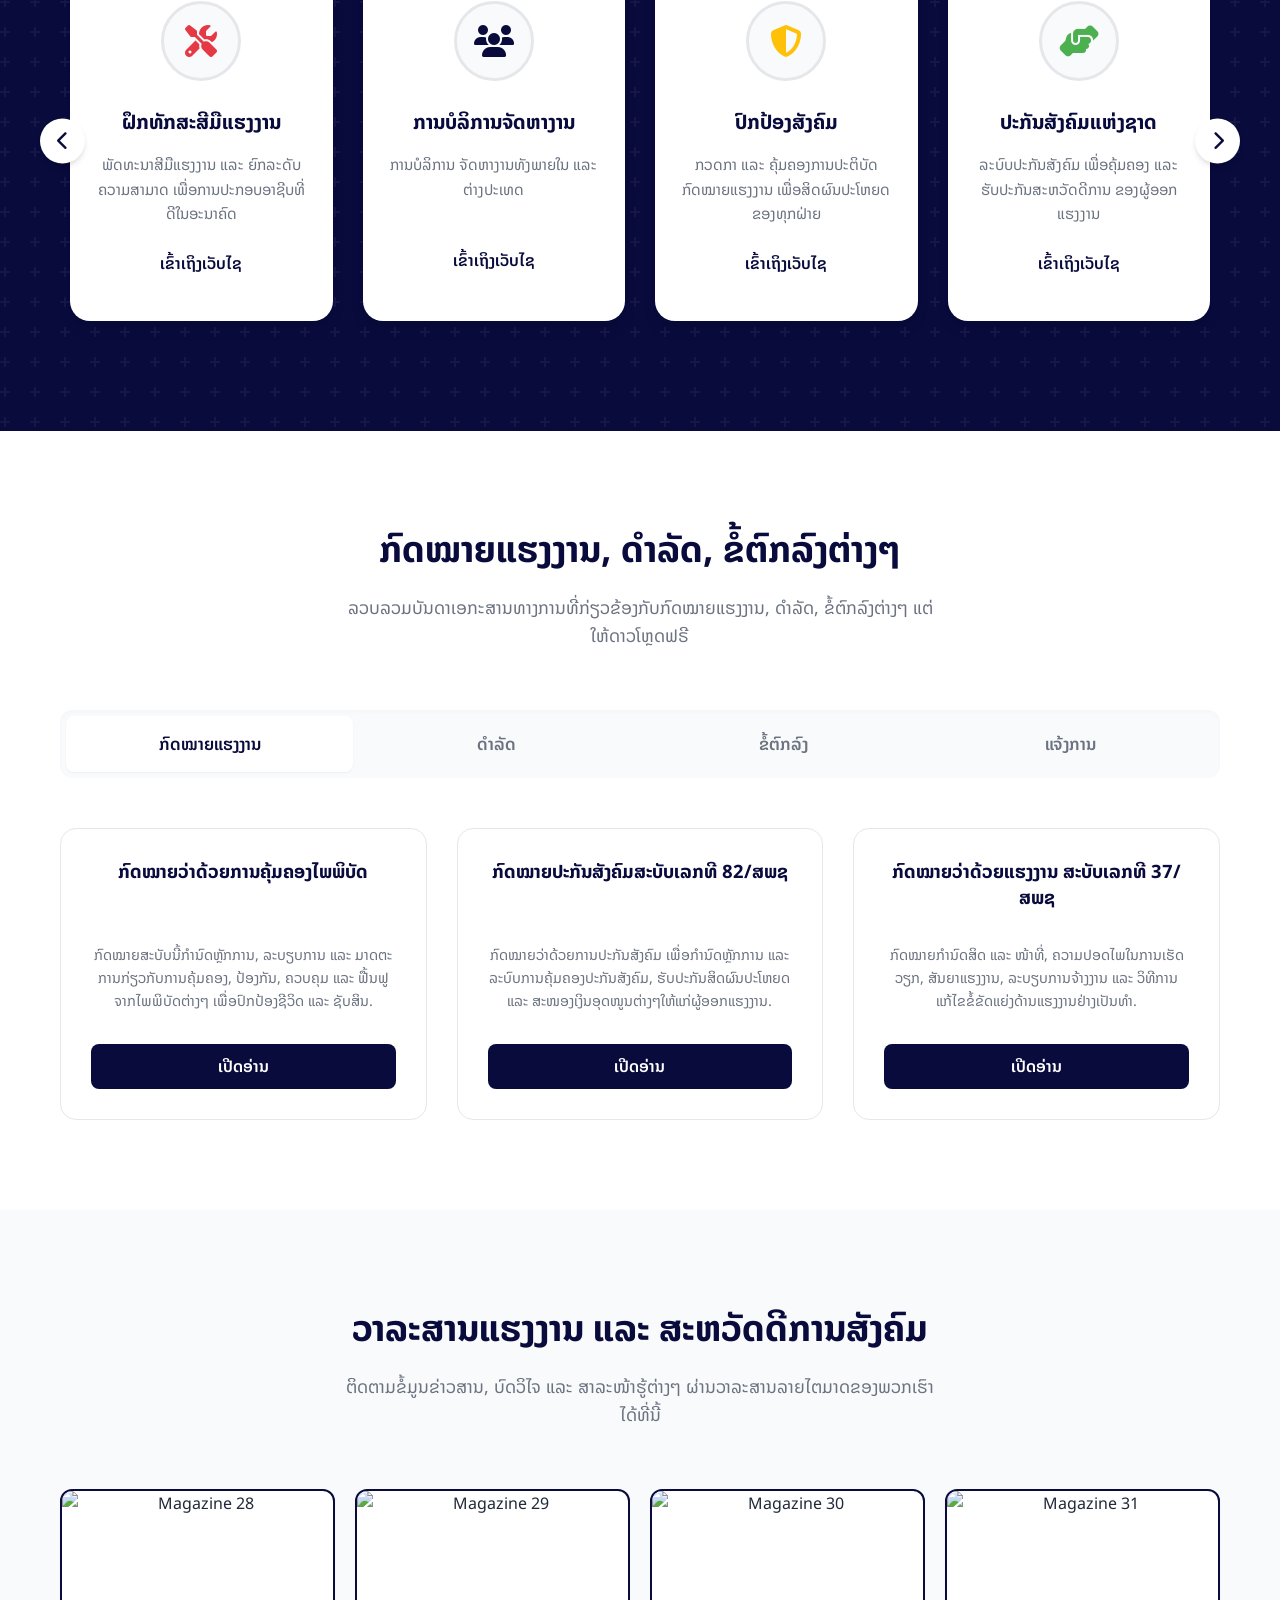
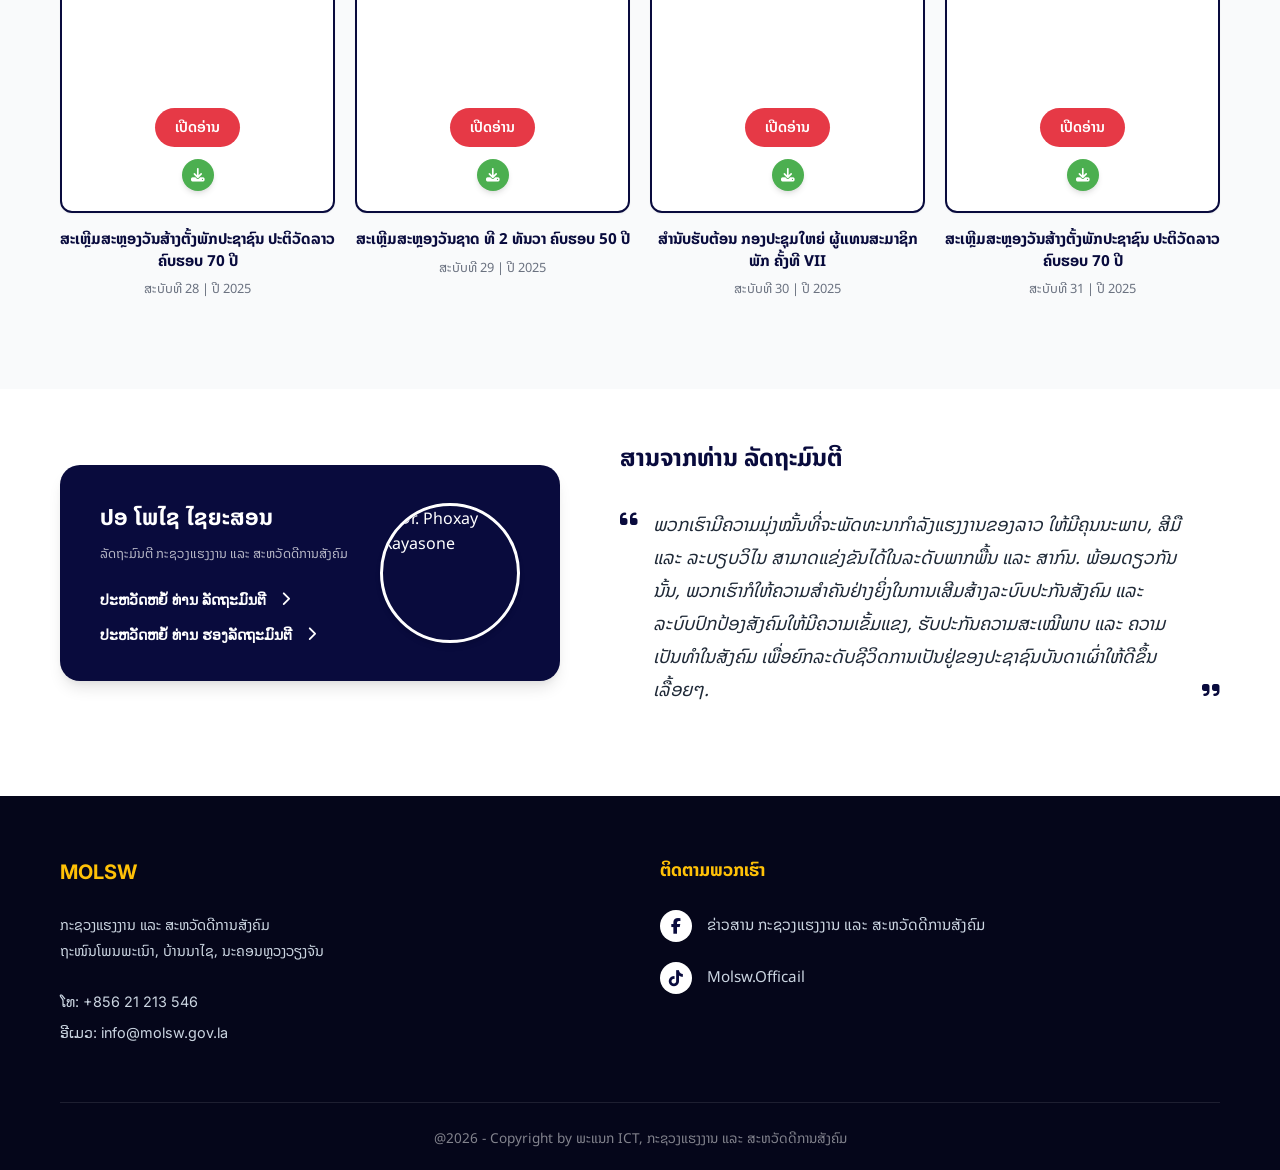
==== commit 097fc88c: "commit Mon 06/08/2026 16:06:43.11" ====
--- a/index.html
+++ b/index.html
@@ -227,12 +227,8 @@
           <p>ຕິດຕາມທຸກໆຂ່າວສານ ແລະ ປະກາດທີ່ສຳຄັນຈາກພວກເຮົາ</p>
         </div>
 
-        <div class="tabs news-tabs" style="max-width: 500px; margin: 0 auto 40px;">
-          <button class="tab-btn active" id="tab-ministry" onclick="switchNewsTab('ministry')">ຂ່າວສານກະຊວງ</button>
-          <button class="tab-btn" id="tab-province" onclick="switchNewsTab('province')">ຂ່າວສານທ້ອງຖິ່ນ (ແຂວງ)</button>
-        </div>
-
-        <div class="news-grid" id="news-ministry">
+        <h3 style="color: var(--primary-blue); margin-bottom: 25px; font-size: 1.5rem;">ຂ່າວສານກະຊວງ</h3>
+        <div class="news-grid" id="news-ministry" style="margin-bottom: 50px;">
           <!-- News Item 1 -->
           <div class="news-card card">
             <div class="img-zoom">
@@ -287,7 +283,8 @@
           </div>
         </div>
 
-        <div class="news-grid" id="news-province" style="display: none;">
+        <h3 style="color: var(--primary-blue); margin-bottom: 25px; font-size: 1.5rem;">ຂ່າວສານທ້ອງຖິ່ນ (ແຂວງ)</h3>
+        <div class="news-grid" id="news-province">
           <!-- Province News Item 1 -->
           <div class="news-card card">
             <div class="img-zoom">
@@ -672,13 +669,6 @@
 
     <!-- JavaScript logic -->
     <script>
-      function switchNewsTab(tabId) {
-        document.getElementById('news-ministry').style.display = tabId === 'ministry' ? 'grid' : 'none';
-        document.getElementById('news-province').style.display = tabId === 'province' ? 'grid' : 'none';
-        document.getElementById('tab-ministry').classList.toggle('active', tabId === 'ministry');
-        document.getElementById('tab-province').classList.toggle('active', tabId === 'province');
-      }
-
       document.addEventListener("DOMContentLoaded", () => {
         const slides = document.querySelectorAll(".hero-slider .slide");
         const prevBtn = document.querySelector(".nav-prev");
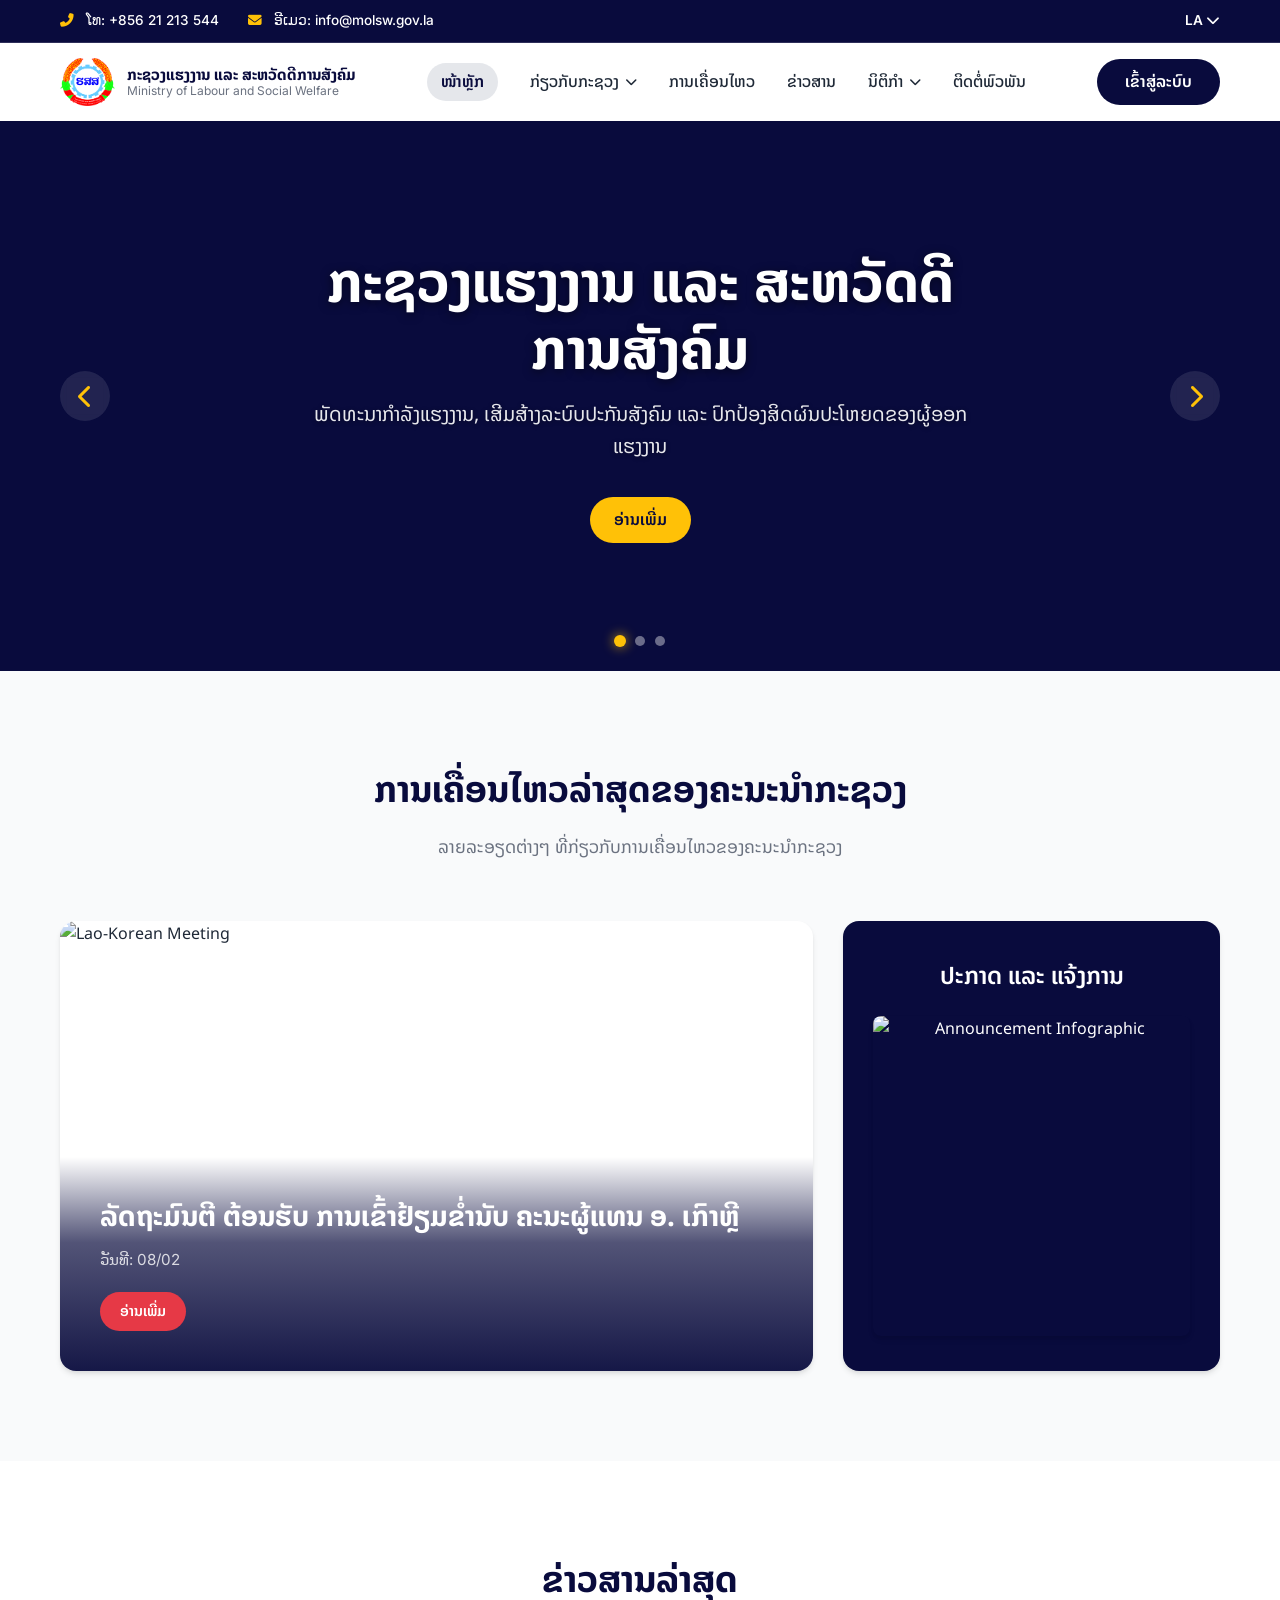
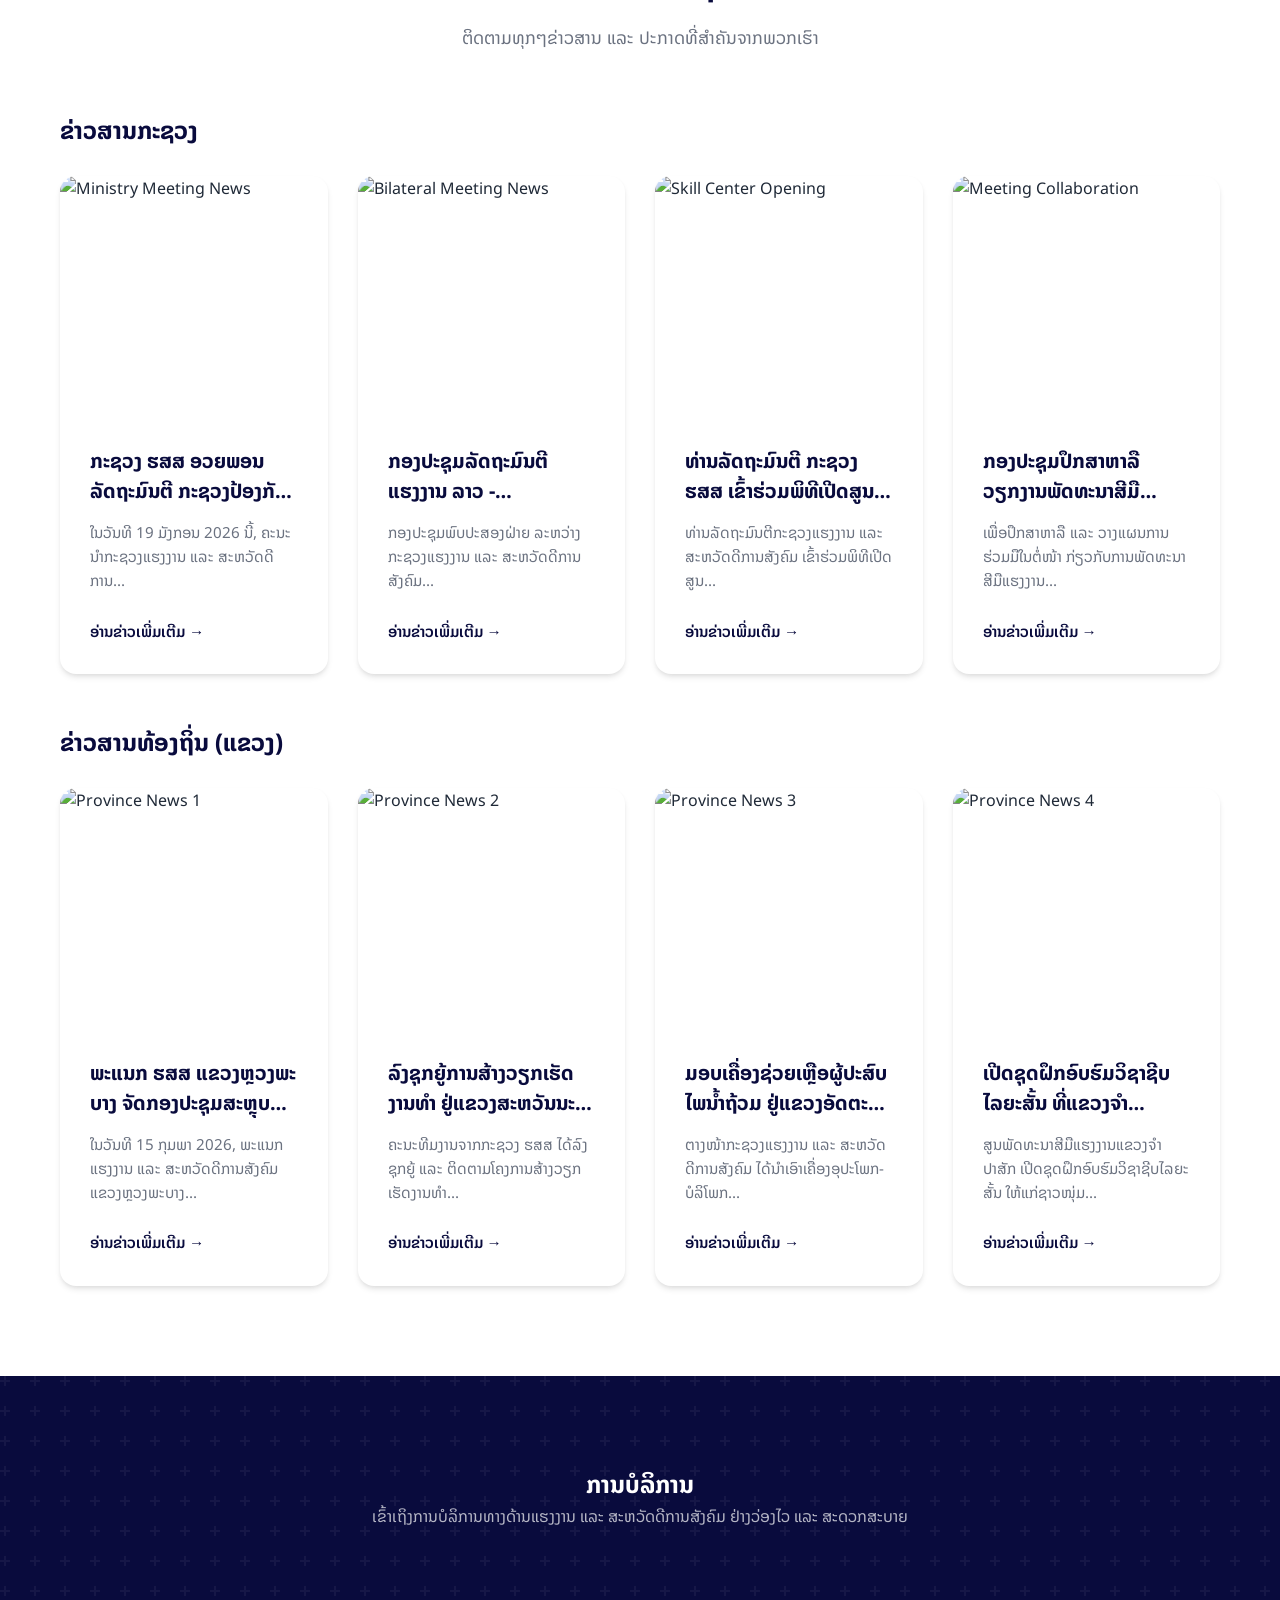
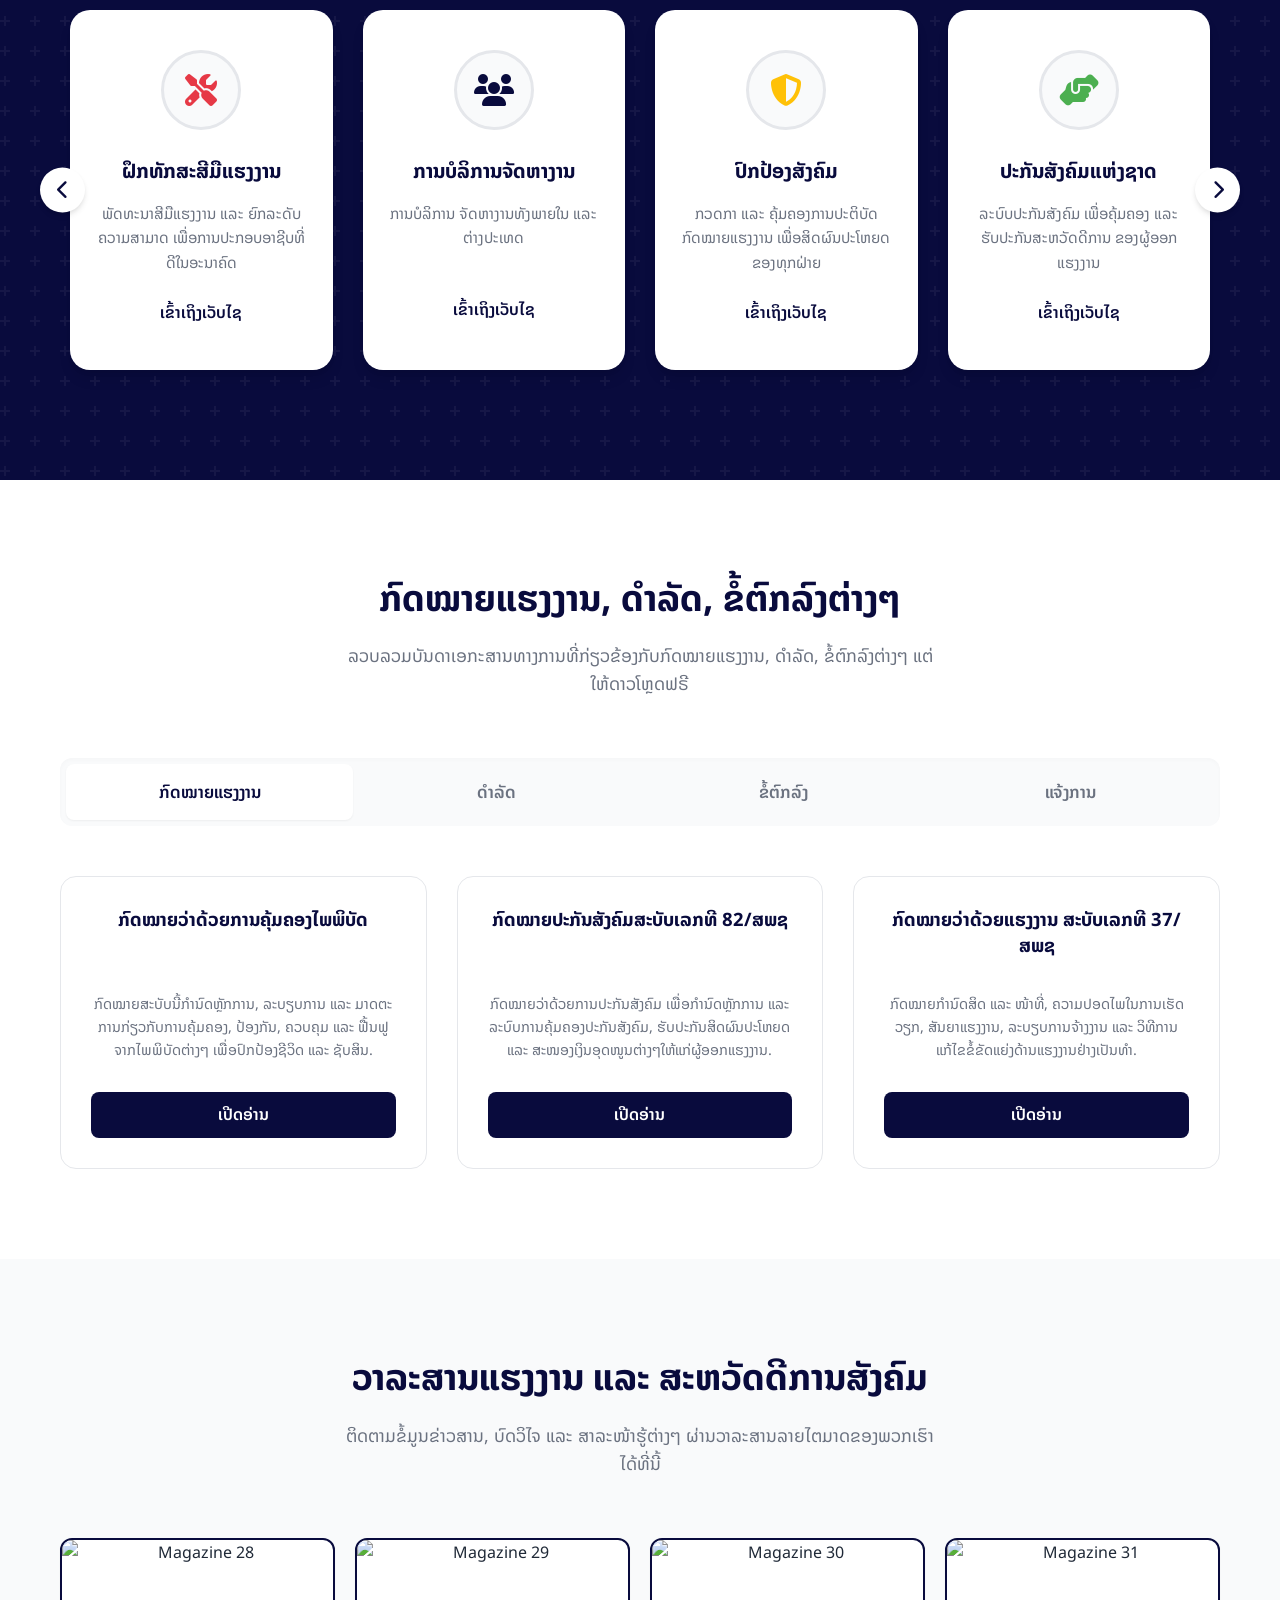
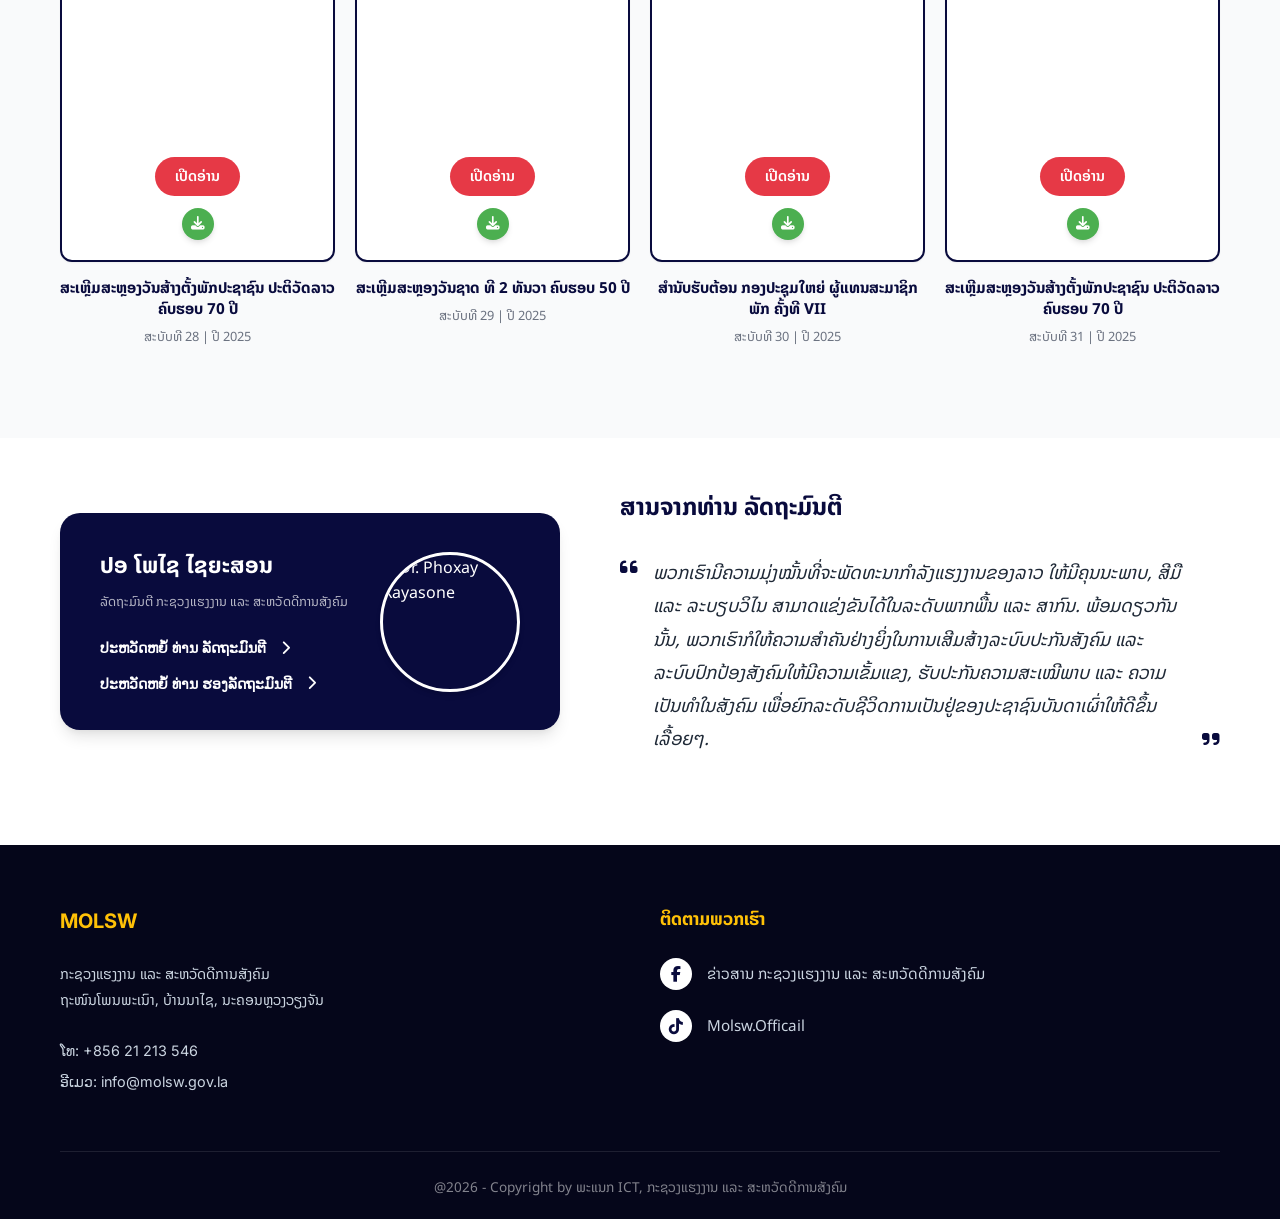
==== commit 9458074b: "commit Mon 06/08/2026 16:09:03.12" ====
--- a/index.html
+++ b/index.html
@@ -281,6 +281,24 @@
               <a href="#" class="read-more">ອ່ານຂ່າວເພີ່ມເຕີມ &rarr;</a>
             </div>
           </div>
+          <!-- News Item 4 -->
+          <div class="news-card card">
+            <div class="img-zoom">
+              <img
+                src="https://images.unsplash.com/photo-1582213782179-e0d53f98f2ca?auto=format&fit=crop&w=400&q=80"
+                alt="Meeting Collaboration"
+              />
+            </div>
+            <div class="card-content">
+              <h3>
+                ກອງປະຊຸມປຶກສາຫາລື ວຽກງານພັດທະນາສີມືແຮງງານ...
+              </h3>
+              <p>
+                ເພື່ອປຶກສາຫາລື ແລະ ວາງແຜນການຮ່ວມມືໃນຕໍ່ໜ້າ ກ່ຽວກັບການພັດທະນາສີມືແຮງງານ...
+              </p>
+              <a href="#" class="read-more">ອ່ານຂ່າວເພີ່ມເຕີມ &rarr;</a>
+            </div>
+          </div>
         </div>
 
         <h3 style="color: var(--primary-blue); margin-bottom: 25px; font-size: 1.5rem;">ຂ່າວສານທ້ອງຖິ່ນ (ແຂວງ)</h3>
@@ -329,6 +347,22 @@
               <h3>ມອບເຄື່ອງຊ່ວຍເຫຼືອຜູ້ປະສົບໄພນໍ້າຖ້ວມ ຢູ່ແຂວງອັດຕະປື...</h3>
               <p>
                 ຕາງໜ້າກະຊວງແຮງງານ ແລະ ສະຫວັດດີການສັງຄົມ ໄດ້ນຳເອົາເຄື່ອງອຸປະໂພກ-ບໍລິໂພກ...
+              </p>
+              <a href="#" class="read-more">ອ່ານຂ່າວເພີ່ມເຕີມ &rarr;</a>
+            </div>
+          </div>
+          <!-- Province News Item 4 -->
+          <div class="news-card card">
+            <div class="img-zoom">
+              <img
+                src="https://images.unsplash.com/photo-1526951521990-620dc14c214b?auto=format&fit=crop&w=400&q=80"
+                alt="Province News 4"
+              />
+            </div>
+            <div class="card-content">
+              <h3>ເປີດຊຸດຝຶກອົບຮົມວິຊາຊີບໄລຍະສັ້ນ ທີ່ແຂວງຈຳປາສັກ...</h3>
+              <p>
+                ສູນພັດທະນາສີມືແຮງງານແຂວງຈຳປາສັກ ເປີດຊຸດຝຶກອົບຮົມວິຊາຊີບໄລຍະສັ້ນ ໃຫ້ແກ່ຊາວໜຸ່ມ...
               </p>
               <a href="#" class="read-more">ອ່ານຂ່າວເພີ່ມເຕີມ &rarr;</a>
             </div>
--- a/css/style.css
+++ b/css/style.css
@@ -449,7 +449,7 @@
 /* News Grid */
 .news-grid {
     display: grid;
-    grid-template-columns: repeat(3, 1fr);
+    grid-template-columns: repeat(4, 1fr);
     gap: 30px;
 }
 .img-zoom {
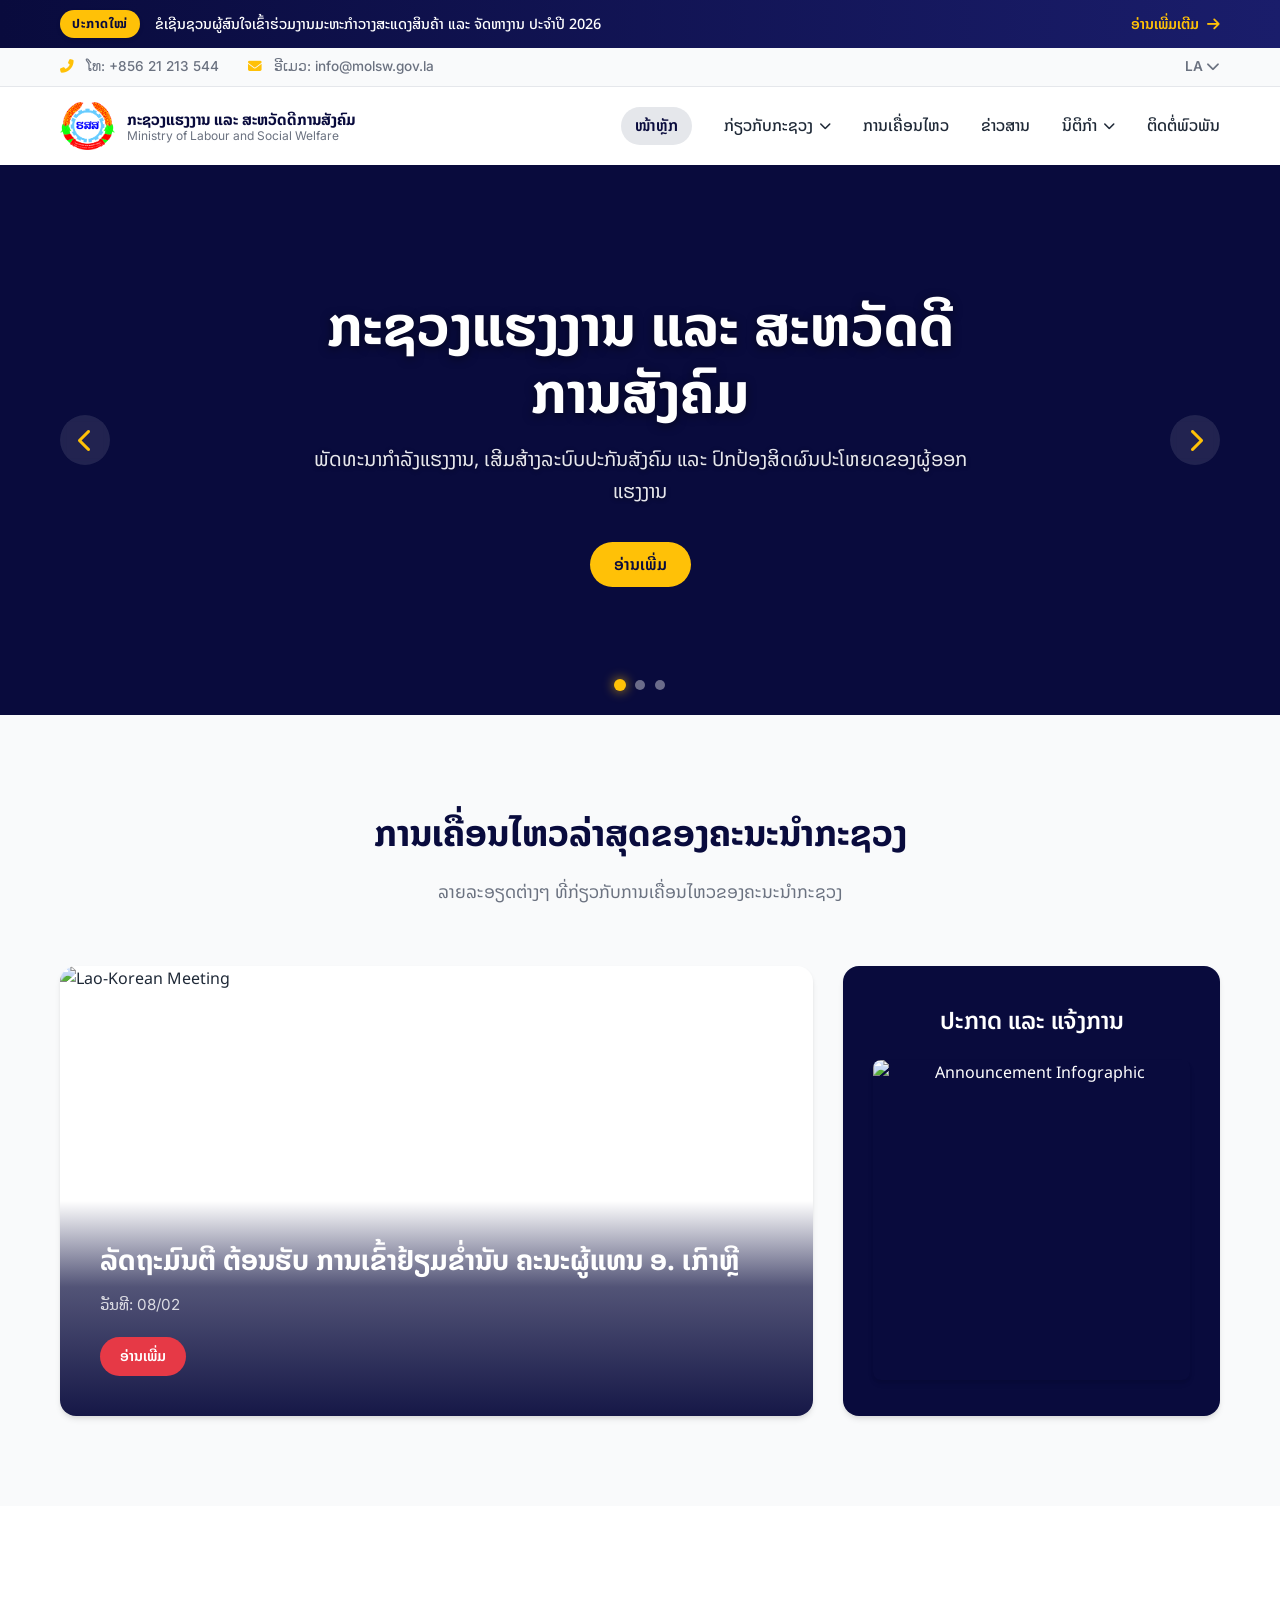
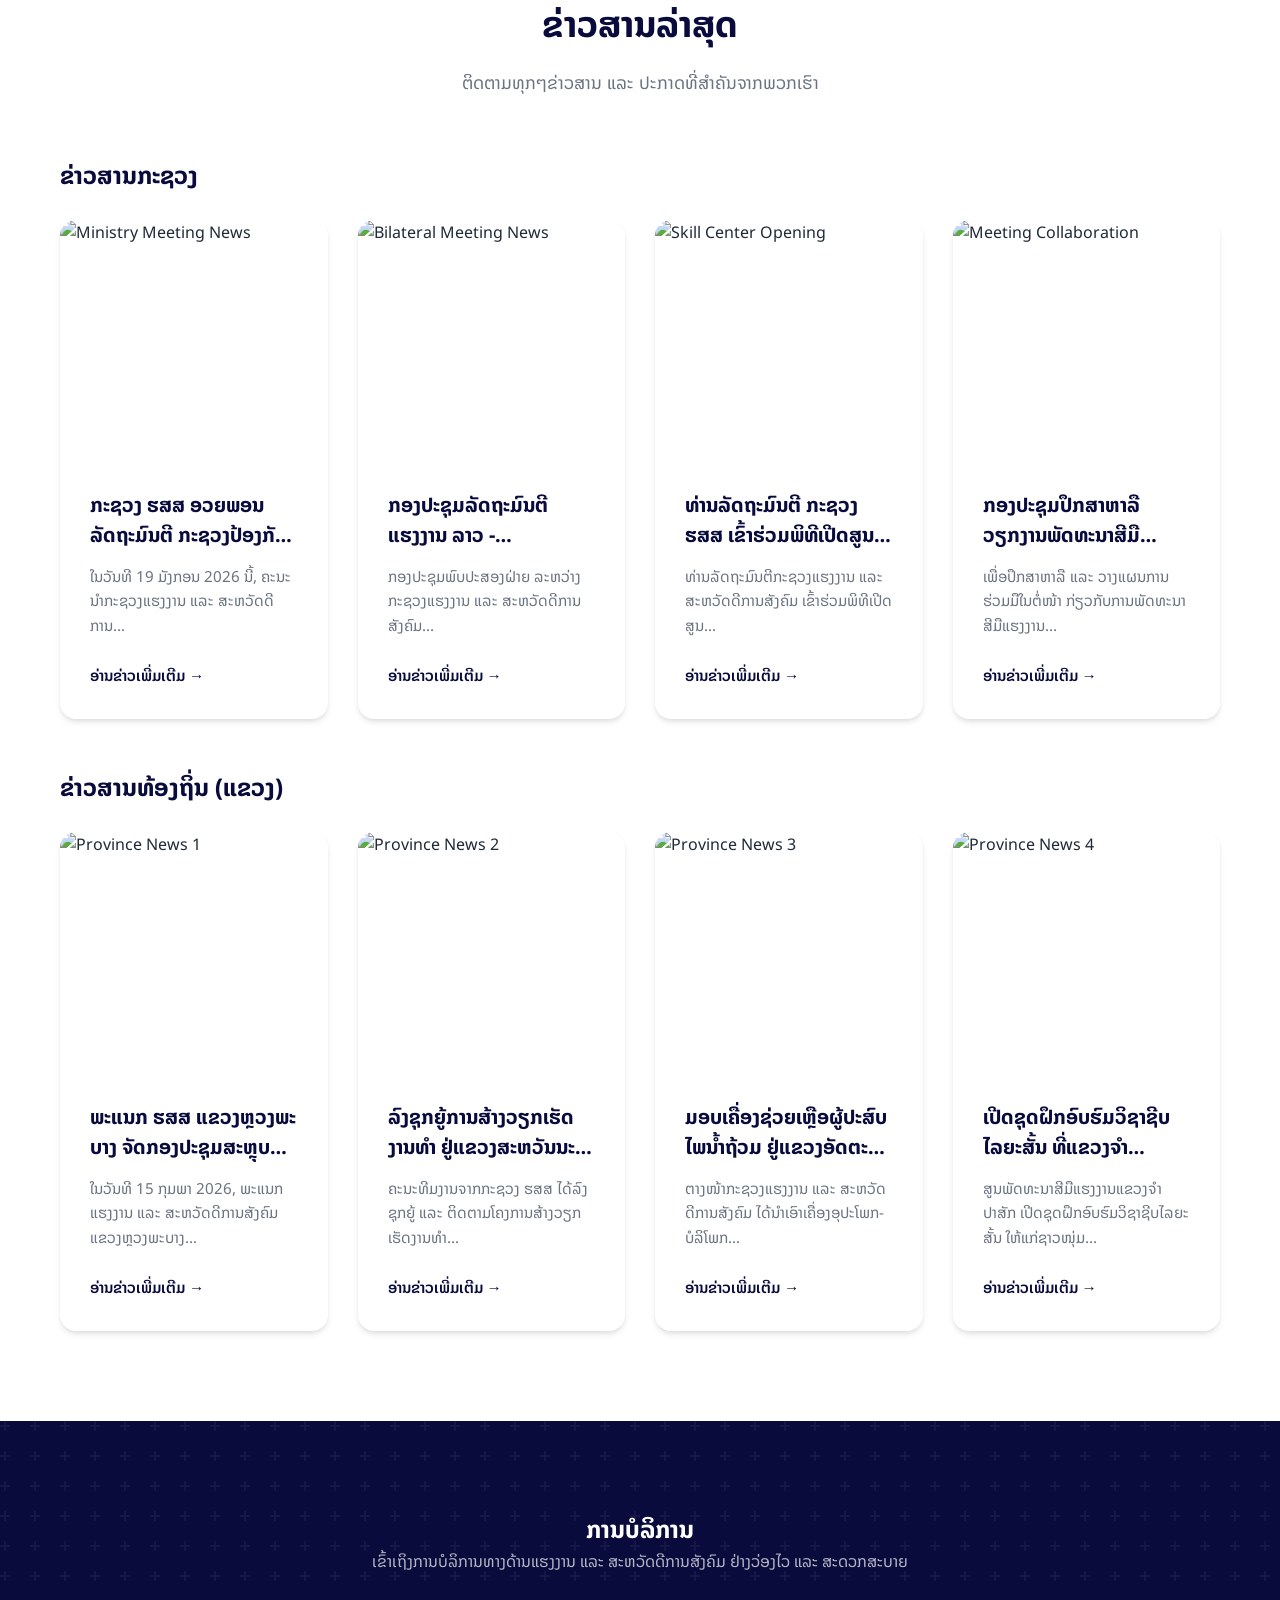
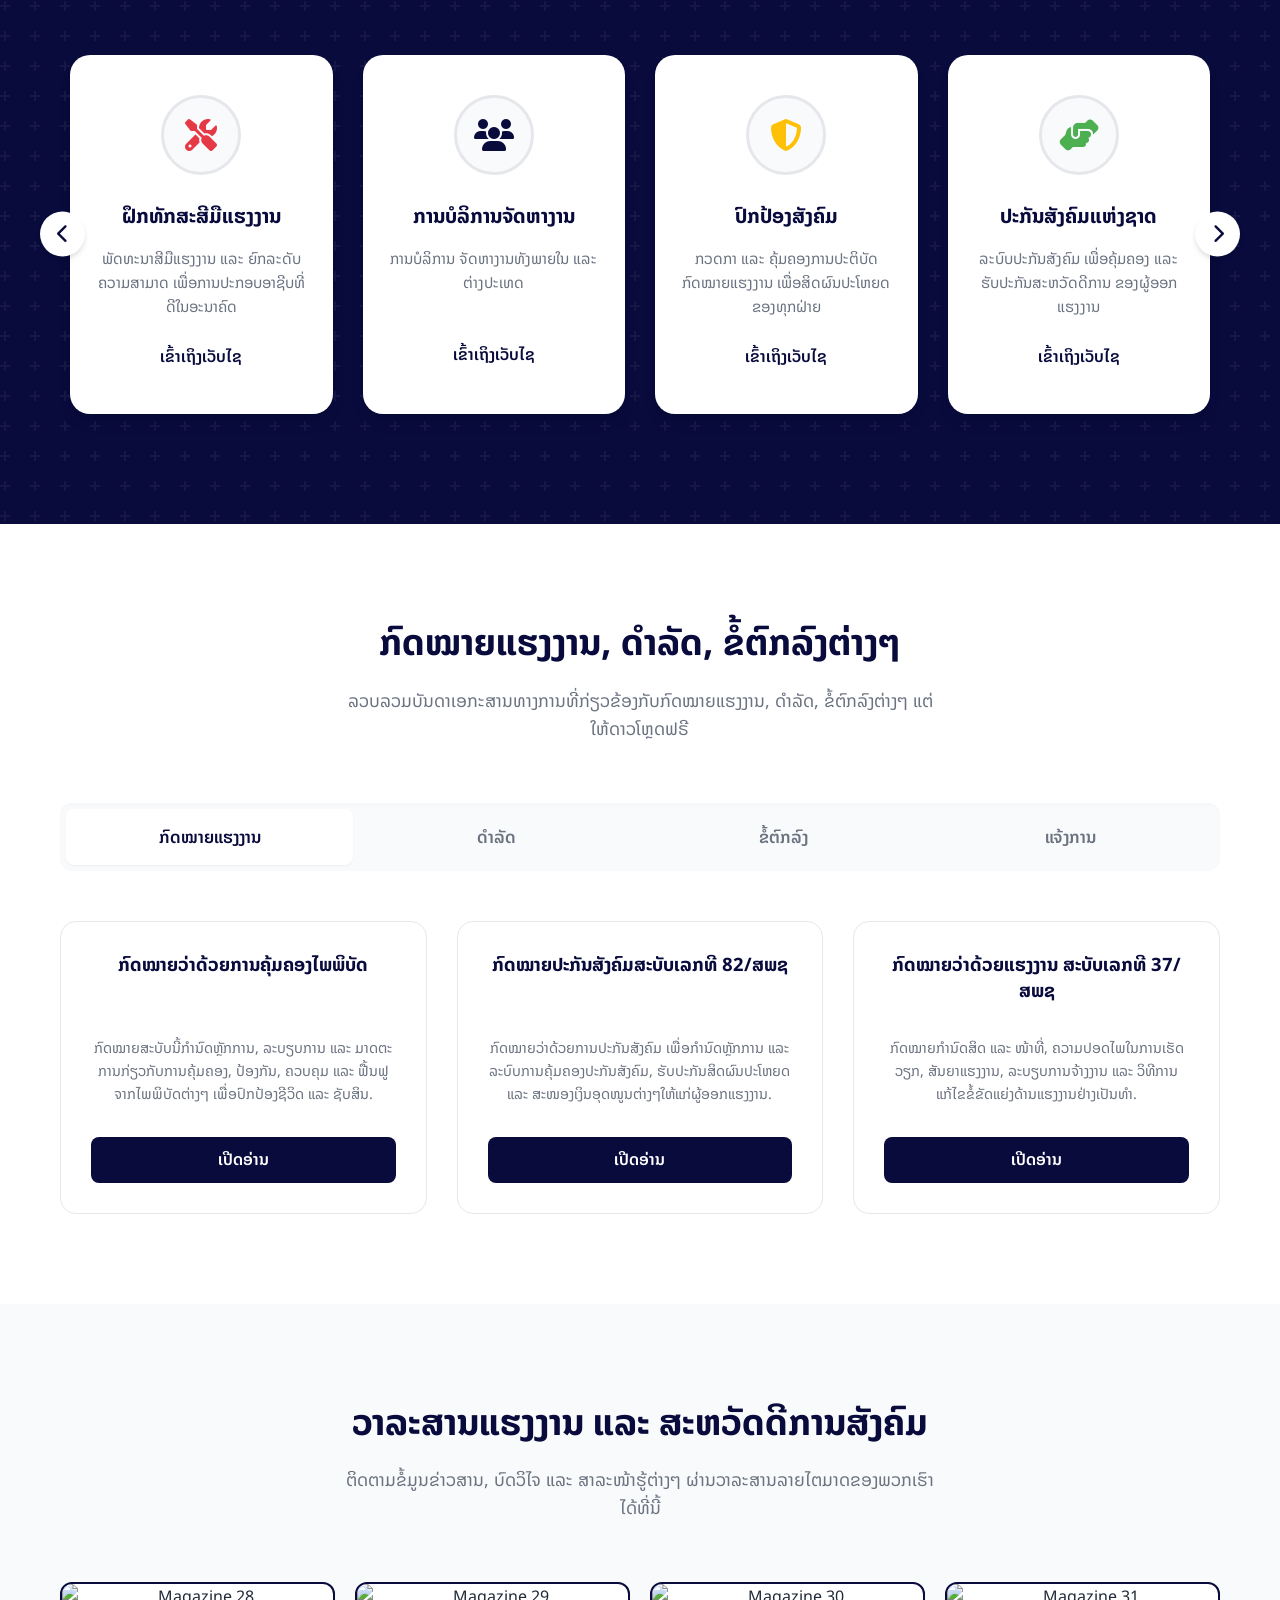
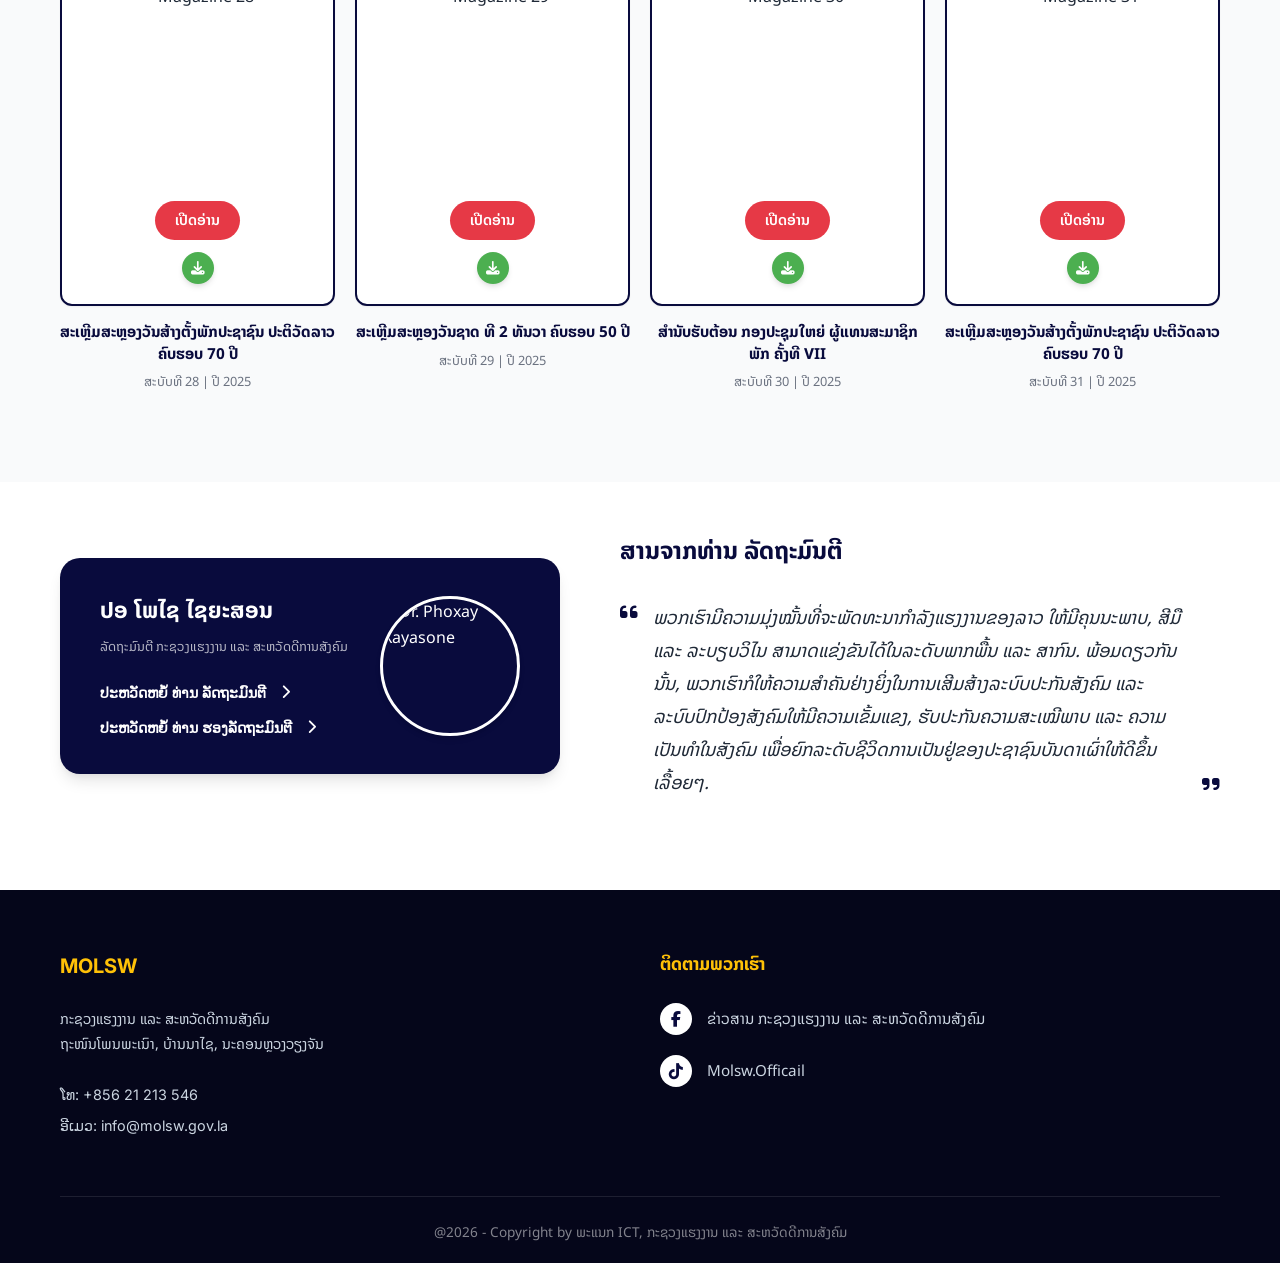
==== commit a0245f95: "commit Mon 06/08/2026 16:11:16.12" ====
--- a/index.html
+++ b/index.html
@@ -22,6 +22,17 @@
     />
   </head>
   <body>
+    <!-- Announcement Banner -->
+    <div class="announcement-banner">
+      <div class="container banner-inner">
+        <div class="banner-content">
+          <span class="badge">ປະກາດໃໝ່</span>
+          <span class="text">ຂໍເຊີນຊວນຜູ້ສົນໃຈເຂົ້າຮ່ວມງານມະຫະກຳວາງສະແດງສິນຄ້າ ແລະ ຈັດຫາງານ ປະຈຳປີ 2026</span>
+        </div>
+        <a href="#" class="banner-link">ອ່ານເພີ່ມເຕີມ <i class="fas fa-arrow-right"></i></a>
+      </div>
+    </div>
+
     <!-- Top Bar -->
     <div class="top-bar">
       <div class="container top-bar-inner">
@@ -112,7 +123,6 @@
           </li>
           <li><a href="contact.html">ຕິດຕໍ່ພົວພັນ</a></li>
         </ul>
-        <a href="#" class="btn btn-primary btn-login">ເຂົ້າສູ່ລະບົບ</a>
       </div>
     </nav>
 
--- a/css/style.css
+++ b/css/style.css
@@ -114,15 +114,61 @@
 
 .btn-sm { padding: 8px 20px; font-size: 0.9rem; }
 
-/* Top Bar */
+/* Top Bar & Announcement */
+.announcement-banner {
+    background: linear-gradient(90deg, var(--primary-blue) 0%, var(--secondary-blue) 100%);
+    color: white;
+    padding: 10px 0;
+    font-size: 0.9rem;
+}
+.banner-inner {
+    display: flex;
+    justify-content: space-between;
+    align-items: center;
+    flex-wrap: wrap;
+    gap: 15px;
+}
+.banner-content {
+    display: flex;
+    align-items: center;
+    gap: 15px;
+}
+.banner-content .badge {
+    background: var(--accent-yellow);
+    color: var(--primary-blue);
+    padding: 4px 12px;
+    border-radius: 50px;
+    font-weight: 700;
+    font-size: 0.8rem;
+    letter-spacing: 0.5px;
+    text-transform: uppercase;
+    box-shadow: 0 2px 4px rgba(0,0,0,0.1);
+}
+.banner-content .text {
+    font-weight: 500;
+}
+.banner-link {
+    color: var(--accent-yellow);
+    font-weight: 600;
+    display: flex;
+    align-items: center;
+    gap: 8px;
+    transition: all 0.3s ease;
+}
+.banner-link:hover {
+    color: white;
+    gap: 12px;
+}
+
 .top-bar {
-    background-color: var(--primary-blue);
-    color: var(--bg-white);
-    padding: 10px 0;
+    background-color: var(--bg-light);
+    color: var(--text-muted);
+    padding: 8px 0;
     font-size: 0.85rem;
     font-family: var(--font-en);
-    border-bottom: 1px solid rgba(255, 255, 255, 0.15);
-}
+    border-bottom: 1px solid var(--border-color);
+}
+.contact-info i { margin-right: 8px; color: var(--primary-blue); }
 .top-bar-inner {
     display: flex;
     justify-content: space-between;
